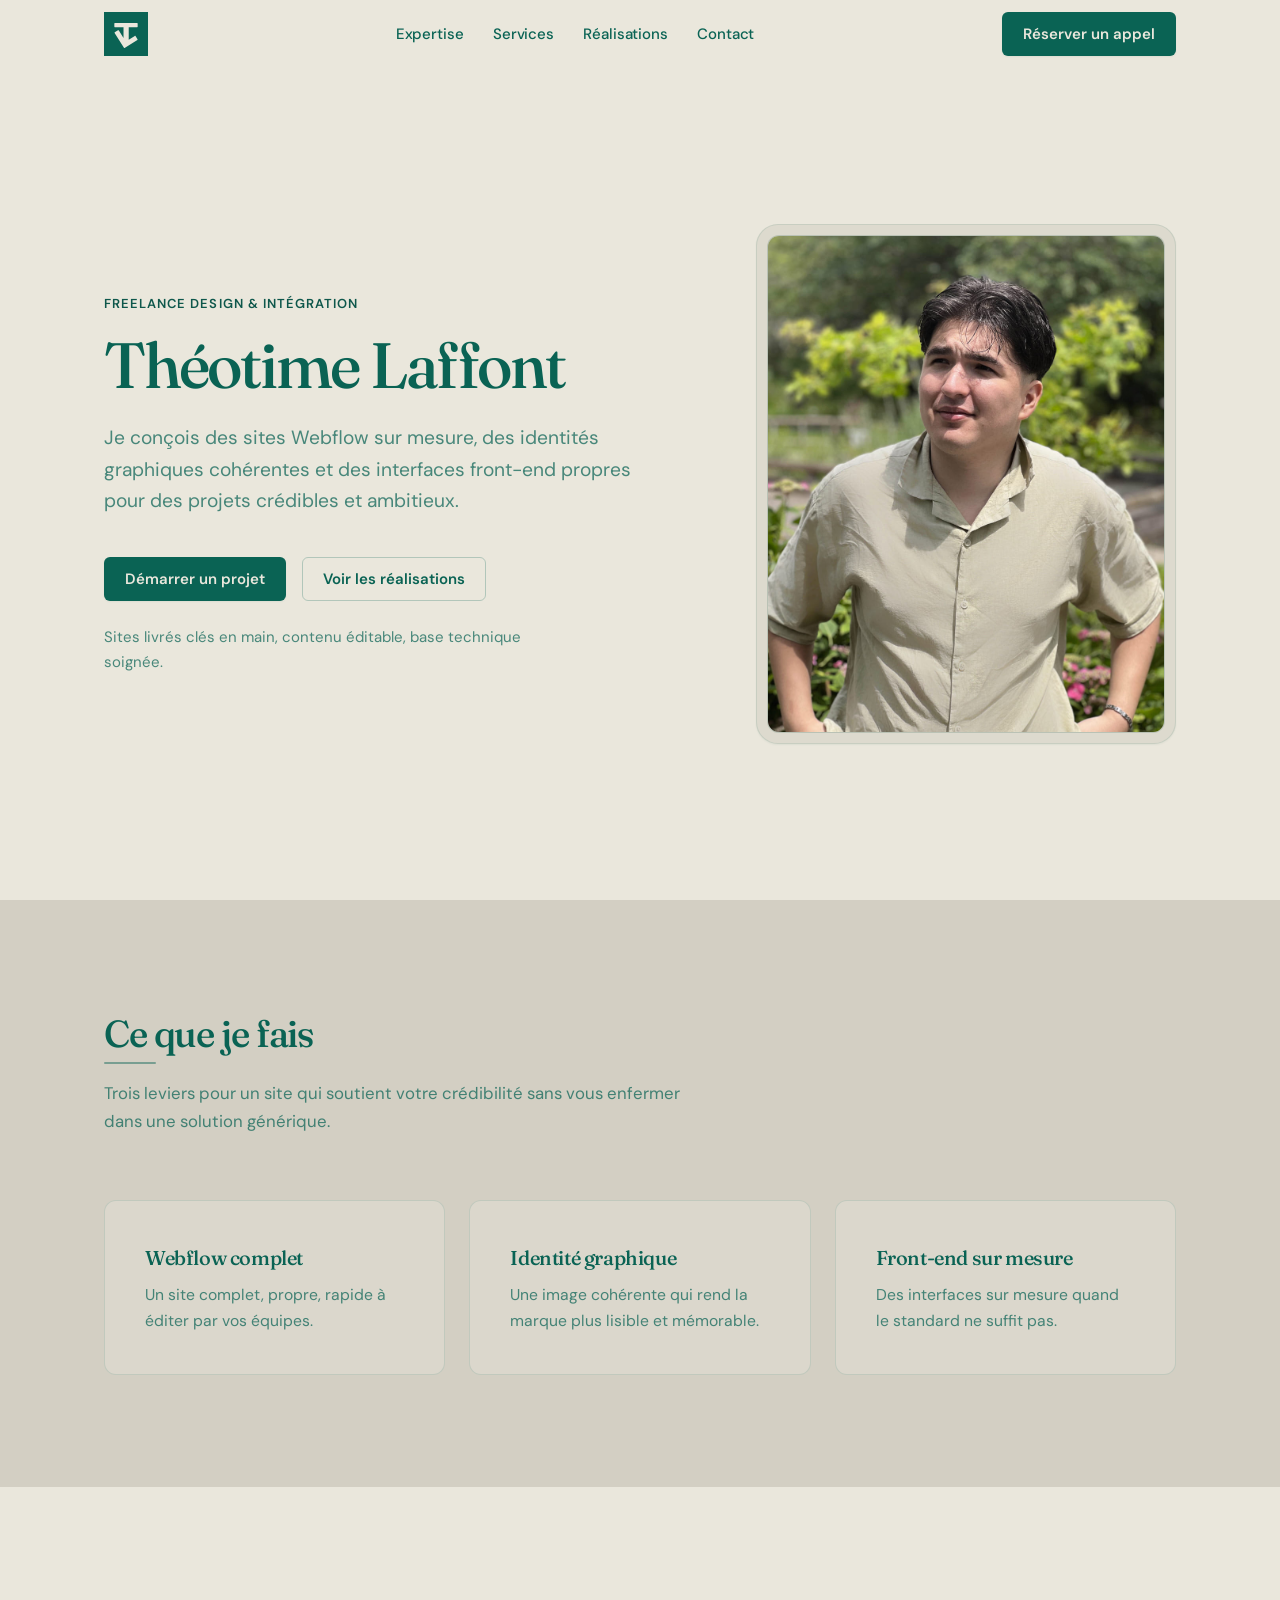
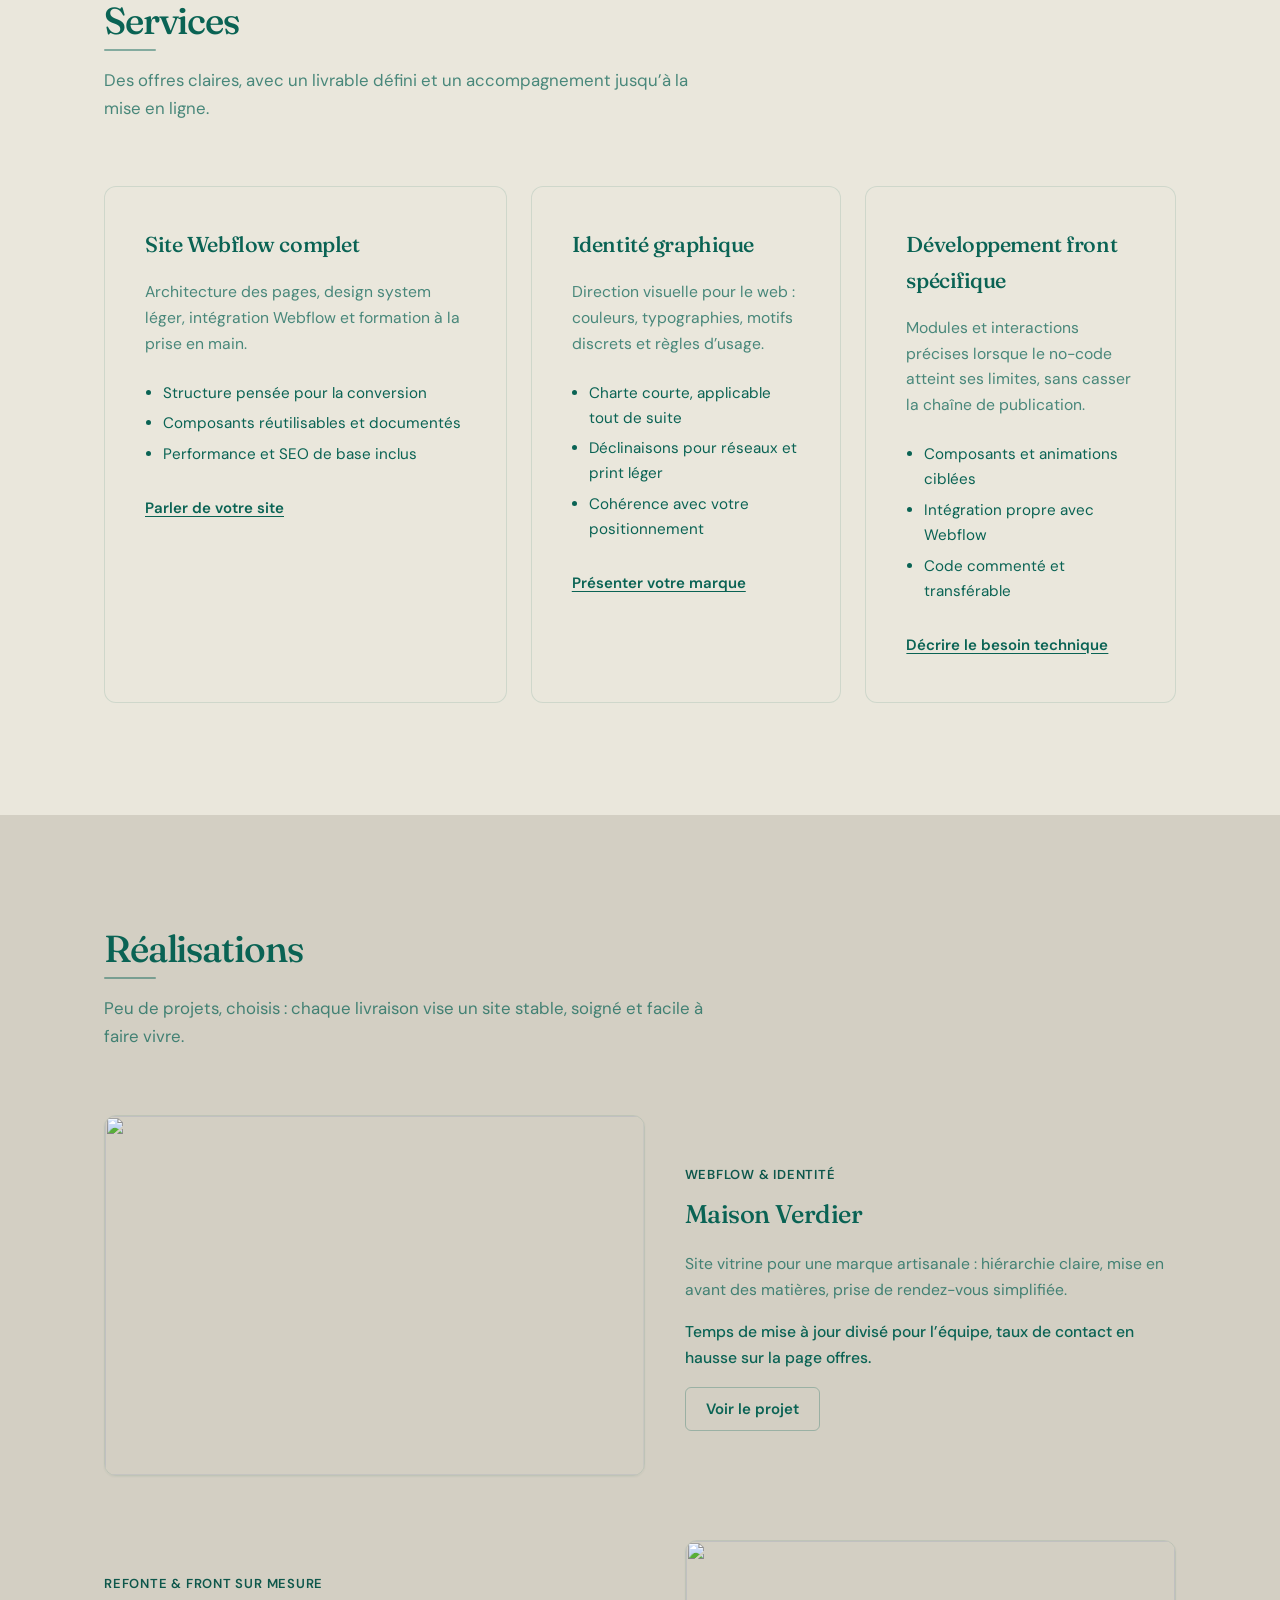
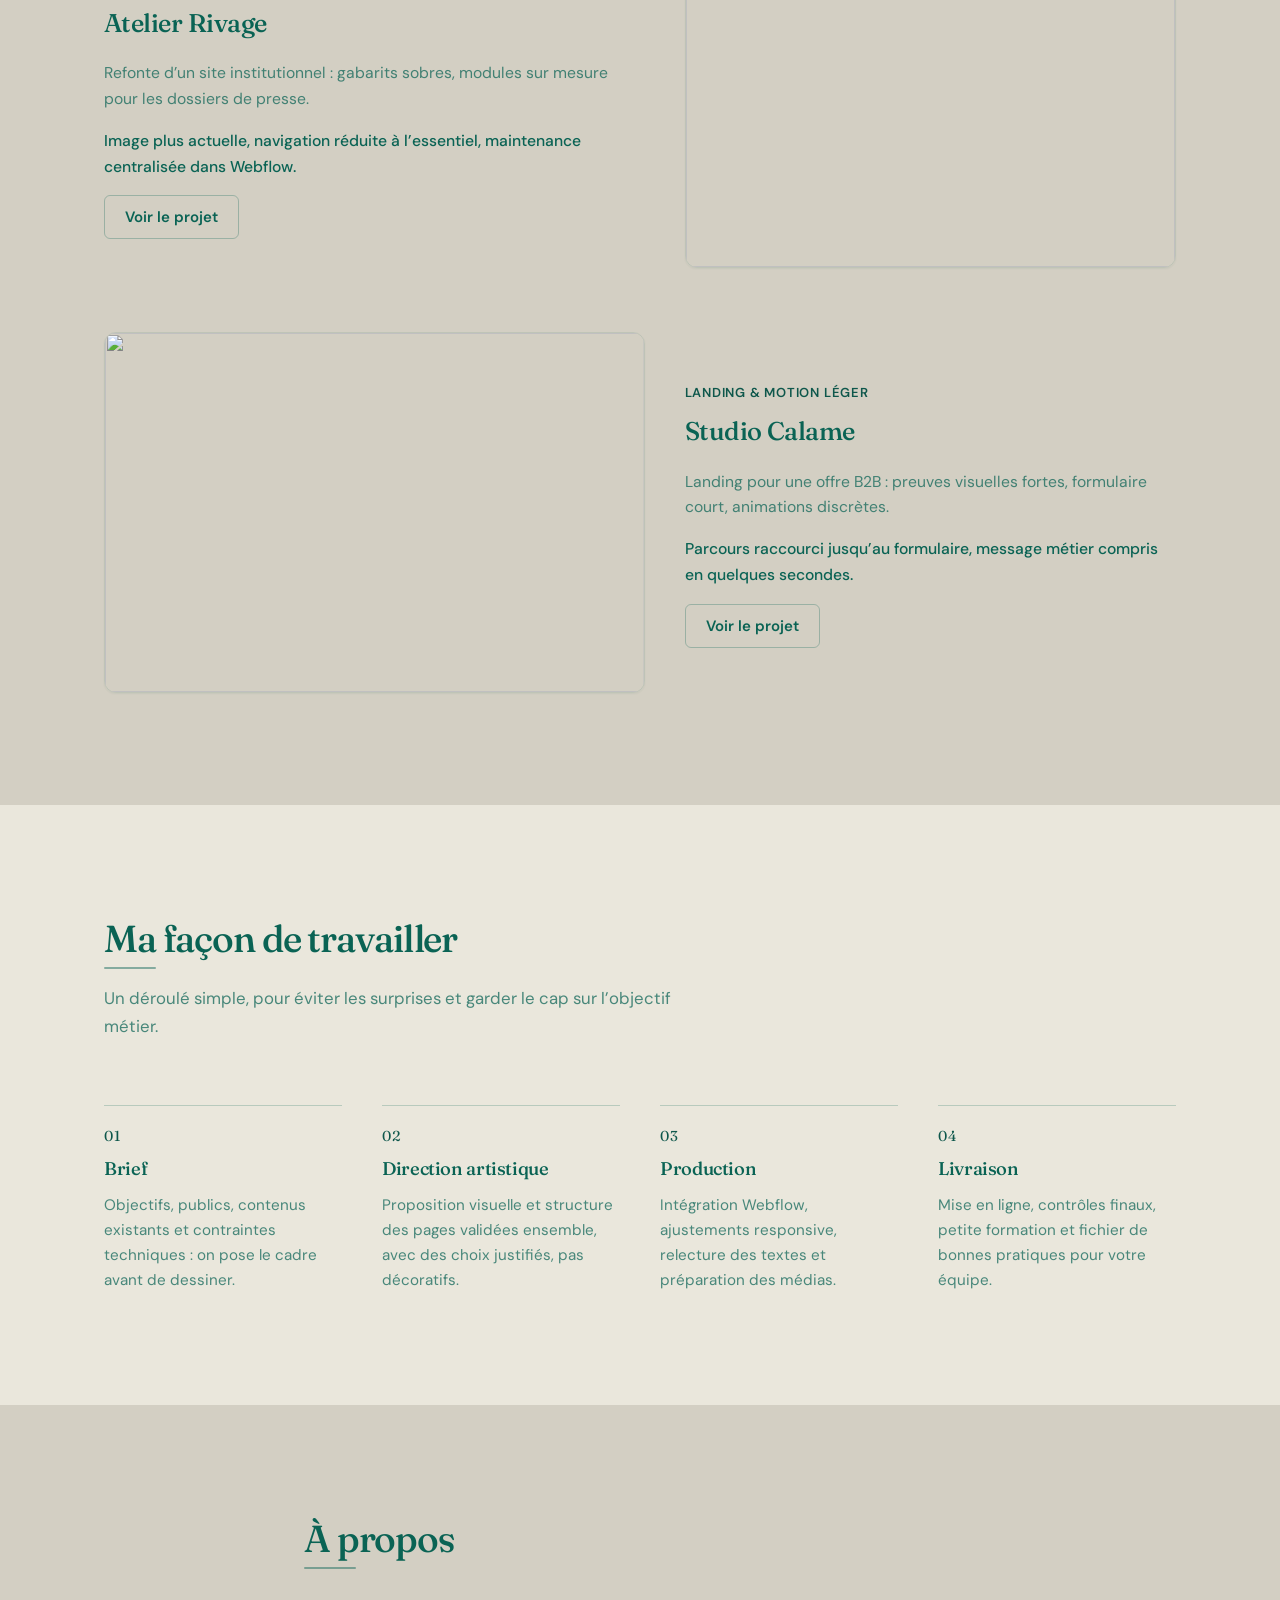
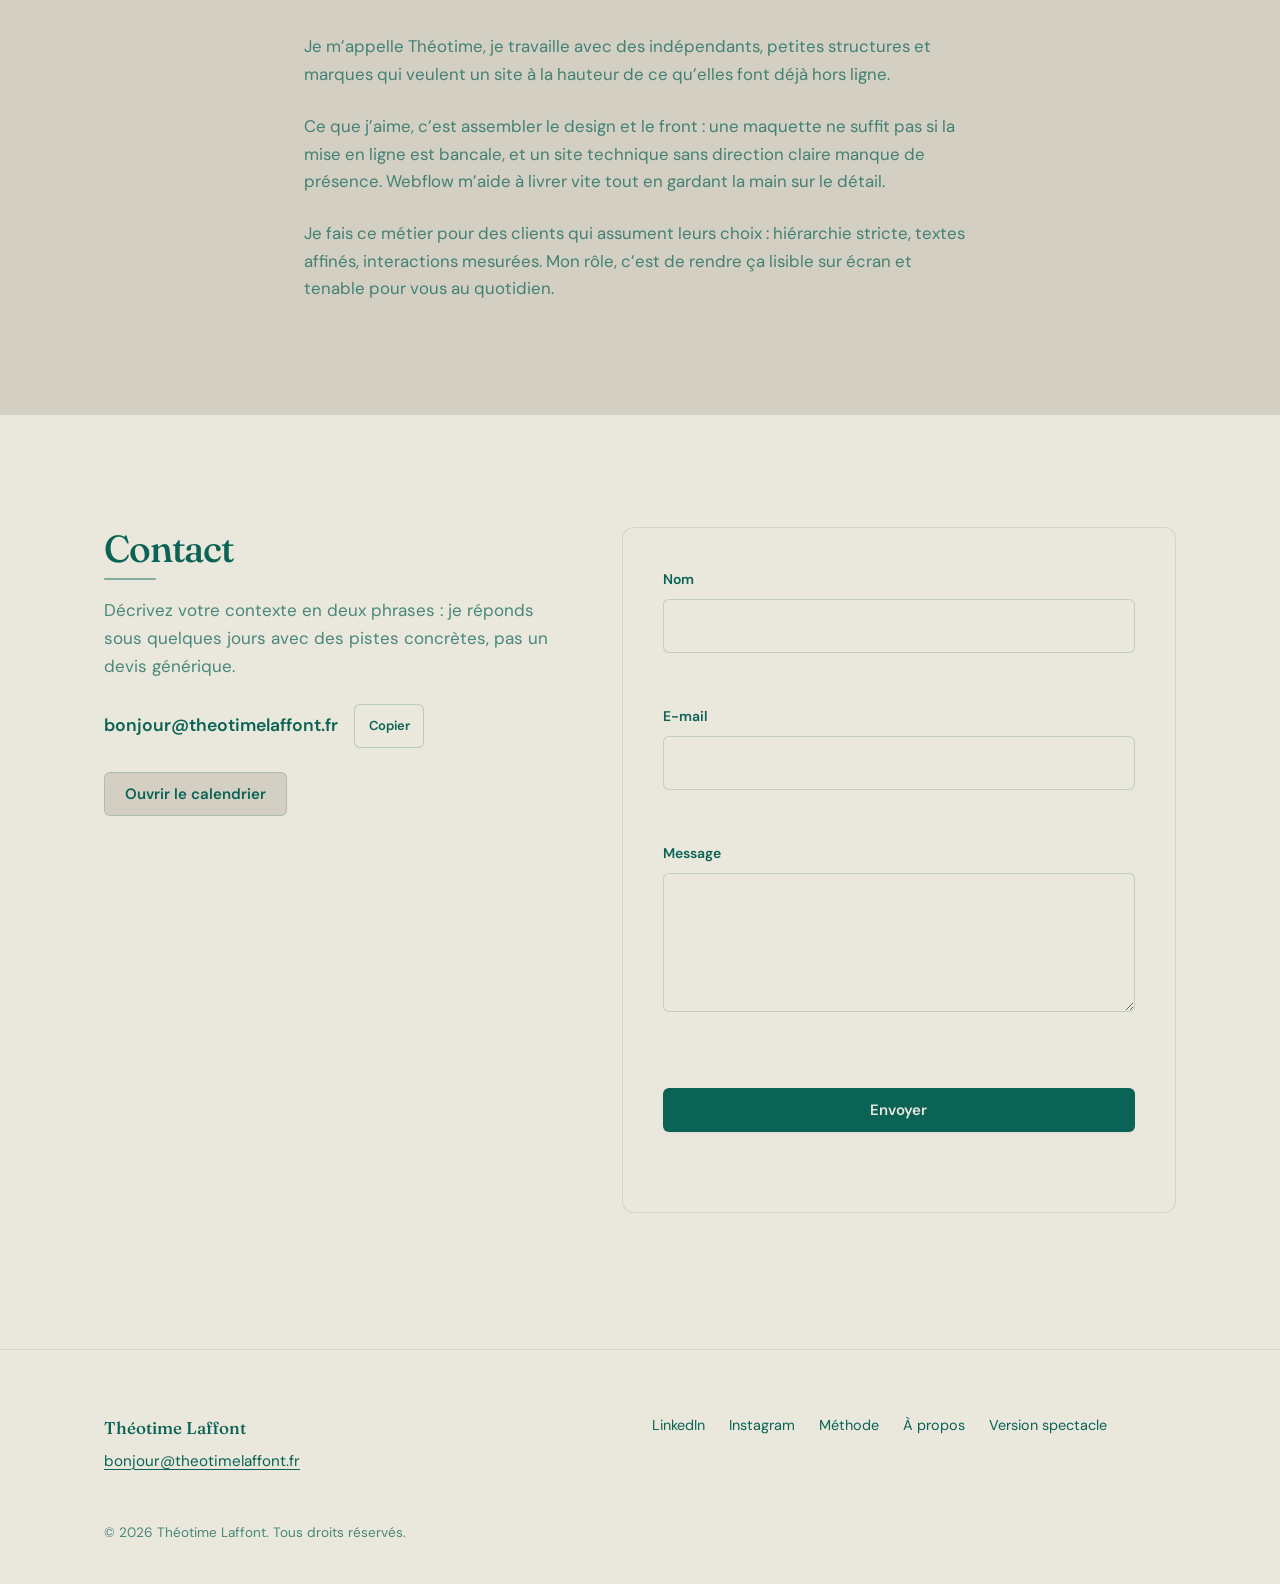
==== index.html @ d103c746 "start site web" ====
<!DOCTYPE html>
<html lang="fr">
<head>
  <meta charset="UTF-8">
  <meta name="viewport" content="width=device-width, initial-scale=1.0">
  <meta name="theme-color" content="#EAE7DC">
  <meta name="description" content="Théotime Laffont — sites Webflow sur mesure, identité graphique et développement front-end pour des marques ambitieuses.">
  <title>Théotime Laffont — Design &amp; Webflow</title>
  <link rel="preconnect" href="https://fonts.googleapis.com">
  <link rel="preconnect" href="https://fonts.gstatic.com" crossorigin>
  <link href="https://fonts.googleapis.com/css2?family=DM+Sans:ital,opsz,wght@0,9..40,400;0,9..40,500;0,9..40,600;1,9..40,400&family=Fraunces:ital,opsz,wght@0,9..144,400;0,9..144,500;0,9..144,600;1,9..144,400&display=swap" rel="stylesheet">
  <link rel="stylesheet" href="css/style.css">
</head>
<body>
  <div class="page-grain" aria-hidden="true"></div>
  <a class="skip-link" href="#contenu">Aller au contenu</a>
  <div id="top" class="page-start" tabindex="-1" aria-hidden="true"></div>

  <header class="header">
    <div class="header__shell">
      <a class="header__brand" href="#top" aria-label="Théotime Laffont, accueil">
        <img class="header__logo" src="img/Logo-carre-vert.svg" alt="" width="44" height="44" decoding="async">
      </a>
      <nav class="nav" aria-label="Navigation principale">
        <button type="button" class="nav__toggle" aria-expanded="false" aria-controls="nav-menu" aria-label="Ouvrir le menu">
          <span class="nav__toggle-bar" aria-hidden="true"></span>
          <span class="nav__toggle-bar" aria-hidden="true"></span>
        </button>
        <div class="nav__backdrop" id="nav-backdrop" aria-hidden="true"></div>
        <ul class="nav__list" id="nav-menu">
          <li><a class="nav__link" href="#expertise">Expertise</a></li>
          <li><a class="nav__link" href="#services">Services</a></li>
          <li><a class="nav__link" href="#realisations">Réalisations</a></li>
          <li><a class="nav__link" href="#contact">Contact</a></li>
        </ul>
      </nav>
      <a class="btn btn--primary header__cta" href="#contact">Réserver un appel</a>
    </div>
  </header>

  <main id="contenu">
    <section class="hero section" aria-labelledby="hero-title">
      <div class="container hero__grid">
        <div class="hero__copy hero-choreo">
          <p class="hero__eyebrow">Freelance design &amp; intégration</p>
          <h1 class="hero__title" id="hero-title">Théotime Laffont</h1>
          <p class="hero__lead">Je conçois des sites Webflow sur mesure, des identités graphiques cohérentes et des interfaces front-end propres pour des projets crédibles et ambitieux.</p>
          <div class="hero__actions">
            <a class="btn btn--primary" href="#contact">Démarrer un projet</a>
            <a class="btn btn--ghost" href="#realisations">Voir les réalisations</a>
          </div>
          <p class="hero__note">Sites livrés clés en main, contenu éditable, base technique soignée.</p>
        </div>
        <div class="hero__visual reveal" data-reveal aria-hidden="true">
          <div class="hero__bezel">
            <div class="hero__frame">
              <img class="hero__frame-img" src="img/img-hero.png" alt="" width="960" height="1200" decoding="async" fetchpriority="high">
            </div>
          </div>
        </div>
      </div>
    </section>

    <section class="section section--alt" id="expertise" aria-labelledby="expertise-title">
      <div class="container">
        <header class="section__head">
          <h2 class="section__title reveal" id="expertise-title" data-reveal>Ce que je fais</h2>
          <p class="section__intro reveal reveal--text" data-reveal style="--i:1">Trois leviers pour un site qui soutient votre crédibilité sans vous enfermer dans une solution générique.</p>
        </header>
        <ul class="pillars">
          <li class="pillar card reveal" data-reveal style="--i:0">
            <h3 class="pillar__title">Webflow complet</h3>
            <p class="pillar__text">Un site complet, propre, rapide à éditer par vos équipes.</p>
          </li>
          <li class="pillar card reveal" data-reveal style="--i:1">
            <h3 class="pillar__title">Identité graphique</h3>
            <p class="pillar__text">Une image cohérente qui rend la marque plus lisible et mémorable.</p>
          </li>
          <li class="pillar card reveal" data-reveal style="--i:2">
            <h3 class="pillar__title">Front-end sur mesure</h3>
            <p class="pillar__text">Des interfaces sur mesure quand le standard ne suffit pas.</p>
          </li>
        </ul>
      </div>
    </section>

    <section class="section" id="services" aria-labelledby="services-title">
      <div class="container">
        <header class="section__head">
          <h2 class="section__title reveal" id="services-title" data-reveal>Services</h2>
          <p class="section__intro reveal reveal--text" data-reveal style="--i:1">Des offres claires, avec un livrable défini et un accompagnement jusqu’à la mise en ligne.</p>
        </header>
        <div class="grid-services">
          <article class="service card card--lift reveal" data-reveal style="--i:0">
            <h3 class="service__title">Site Webflow complet</h3>
            <p class="service__text">Architecture des pages, design system léger, intégration Webflow et formation à la prise en main.</p>
            <ul class="service__list">
              <li>Structure pensée pour la conversion</li>
              <li>Composants réutilisables et documentés</li>
              <li>Performance et SEO de base inclus</li>
            </ul>
            <a class="btn btn--text" href="#contact">Parler de votre site</a>
          </article>
          <article class="service card card--lift reveal" data-reveal style="--i:1">
            <h3 class="service__title">Identité graphique</h3>
            <p class="service__text">Direction visuelle pour le web : couleurs, typographies, motifs discrets et règles d’usage.</p>
            <ul class="service__list">
              <li>Charte courte, applicable tout de suite</li>
              <li>Déclinaisons pour réseaux et print léger</li>
              <li>Cohérence avec votre positionnement</li>
            </ul>
            <a class="btn btn--text" href="#contact">Présenter votre marque</a>
          </article>
          <article class="service card card--lift reveal" data-reveal style="--i:2">
            <h3 class="service__title">Développement front spécifique</h3>
            <p class="service__text">Modules et interactions précises lorsque le no-code atteint ses limites, sans casser la chaîne de publication.</p>
            <ul class="service__list">
              <li>Composants et animations ciblées</li>
              <li>Intégration propre avec Webflow</li>
              <li>Code commenté et transférable</li>
            </ul>
            <a class="btn btn--text" href="#contact">Décrire le besoin technique</a>
          </article>
        </div>
      </div>
    </section>

    <section class="section section--alt" id="realisations" aria-labelledby="realisations-title">
      <div class="container">
        <header class="section__head">
          <h2 class="section__title reveal" id="realisations-title" data-reveal>Réalisations</h2>
          <p class="section__intro reveal reveal--text" data-reveal style="--i:1">Peu de projets, choisis : chaque livraison vise un site stable, soigné et facile à faire vivre.</p>
        </header>
        <div class="grid-projects">
          <article class="project reveal" data-reveal style="--i:0">
            <a class="project__media" href="#" aria-label="Voir le projet Maison Verdier (démo)">
              <img
                src="https://picsum.photos/seed/verdier/960/640"
                srcset="https://picsum.photos/seed/verdier/640/427 640w, https://picsum.photos/seed/verdier/960/640 960w, https://picsum.photos/seed/verdier/1280/853 1280w"
                sizes="(max-width: 880px) 100vw, 52vw"
                alt=""
                width="960"
                height="640"
                fetchpriority="high"
                decoding="async">
            </a>
            <div class="project__body">
              <span class="project__type">Webflow &amp; identité</span>
              <h3 class="project__name">Maison Verdier</h3>
              <p class="project__desc">Site vitrine pour une marque artisanale : hiérarchie claire, mise en avant des matières, prise de rendez-vous simplifiée.</p>
              <p class="project__result">Temps de mise à jour divisé pour l’équipe, taux de contact en hausse sur la page offres.</p>
              <a class="btn btn--outline" href="#">Voir le projet</a>
            </div>
          </article>
          <article class="project project--reverse reveal" data-reveal style="--i:1">
            <a class="project__media" href="#" aria-label="Voir le projet Atelier Rivage (démo)">
              <img
                src="https://picsum.photos/seed/rivage/960/640"
                srcset="https://picsum.photos/seed/rivage/640/427 640w, https://picsum.photos/seed/rivage/960/640 960w, https://picsum.photos/seed/rivage/1280/853 1280w"
                sizes="(max-width: 880px) 100vw, 52vw"
                alt=""
                width="960"
                height="640"
                loading="lazy"
                decoding="async">
            </a>
            <div class="project__body">
              <span class="project__type">Refonte &amp; front sur mesure</span>
              <h3 class="project__name">Atelier Rivage</h3>
              <p class="project__desc">Refonte d’un site institutionnel : gabarits sobres, modules sur mesure pour les dossiers de presse.</p>
              <p class="project__result">Image plus actuelle, navigation réduite à l’essentiel, maintenance centralisée dans Webflow.</p>
              <a class="btn btn--outline" href="#">Voir le projet</a>
            </div>
          </article>
          <article class="project reveal" data-reveal style="--i:2">
            <a class="project__media" href="#" aria-label="Voir le projet Studio Calame (démo)">
              <img
                src="https://picsum.photos/seed/calame/960/640"
                srcset="https://picsum.photos/seed/calame/640/427 640w, https://picsum.photos/seed/calame/960/640 960w, https://picsum.photos/seed/calame/1280/853 1280w"
                sizes="(max-width: 880px) 100vw, 52vw"
                alt=""
                width="960"
                height="640"
                loading="lazy"
                decoding="async">
            </a>
            <div class="project__body">
              <span class="project__type">Landing &amp; motion léger</span>
              <h3 class="project__name">Studio Calame</h3>
              <p class="project__desc">Landing pour une offre B2B : preuves visuelles fortes, formulaire court, animations discrètes.</p>
              <p class="project__result">Parcours raccourci jusqu’au formulaire, message métier compris en quelques secondes.</p>
              <a class="btn btn--outline" href="#">Voir le projet</a>
            </div>
          </article>
        </div>
      </div>
    </section>

    <section class="section" id="methode" aria-labelledby="methode-title">
      <div class="container">
        <header class="section__head">
          <h2 class="section__title reveal" id="methode-title" data-reveal>Ma façon de travailler</h2>
          <p class="section__intro reveal reveal--text" data-reveal style="--i:1">Un déroulé simple, pour éviter les surprises et garder le cap sur l’objectif métier.</p>
        </header>
        <ol class="timeline">
          <li class="timeline__step reveal" data-reveal style="--i:0">
            <span class="timeline__index">01</span>
            <h3 class="timeline__title">Brief</h3>
            <p class="timeline__text">Objectifs, publics, contenus existants et contraintes techniques : on pose le cadre avant de dessiner.</p>
          </li>
          <li class="timeline__step reveal" data-reveal style="--i:1">
            <span class="timeline__index">02</span>
            <h3 class="timeline__title">Direction artistique</h3>
            <p class="timeline__text">Proposition visuelle et structure des pages validées ensemble, avec des choix justifiés, pas décoratifs.</p>
          </li>
          <li class="timeline__step reveal" data-reveal style="--i:2">
            <span class="timeline__index">03</span>
            <h3 class="timeline__title">Production</h3>
            <p class="timeline__text">Intégration Webflow, ajustements responsive, relecture des textes et préparation des médias.</p>
          </li>
          <li class="timeline__step reveal" data-reveal style="--i:3">
            <span class="timeline__index">04</span>
            <h3 class="timeline__title">Livraison</h3>
            <p class="timeline__text">Mise en ligne, contrôles finaux, petite formation et fichier de bonnes pratiques pour votre équipe.</p>
          </li>
        </ol>
      </div>
    </section>

    <section class="section section--alt" id="a-propos" aria-labelledby="apropos-title">
      <div class="container container--narrow">
        <header class="section__head">
          <h2 class="section__title reveal" id="apropos-title" data-reveal>À propos</h2>
        </header>
        <div class="prose reveal reveal--text" data-reveal>
          <p>Je m’appelle Théotime, je travaille avec des indépendants, petites structures et marques qui veulent un site à la hauteur de ce qu’elles font déjà hors ligne.</p>
          <p>Ce que j’aime, c’est assembler le design et le front : une maquette ne suffit pas si la mise en ligne est bancale, et un site technique sans direction claire manque de présence. Webflow m’aide à livrer vite tout en gardant la main sur le détail.</p>
          <p>Je fais ce métier pour des clients qui assument leurs choix : hiérarchie stricte, textes affinés, interactions mesurées. Mon rôle, c’est de rendre ça lisible sur écran et tenable pour vous au quotidien.</p>
        </div>
      </div>
    </section>

    <section class="section section--contact" id="contact" aria-labelledby="contact-title">
      <div class="container">
        <div class="contact__layout">
          <div class="contact__intro">
            <h2 class="section__title reveal" id="contact-title" data-reveal>Contact</h2>
            <p class="contact__lead reveal reveal--text" data-reveal style="--i:1">Décrivez votre contexte en deux phrases : je réponds sous quelques jours avec des pistes concrètes, pas un devis générique.</p>
            <p class="contact__email">
              <a href="mailto:bonjour@theotimelaffont.fr">bonjour@theotimelaffont.fr</a>
              <button type="button" class="btn-copy-email" id="copy-email" aria-label="Copier l’adresse e-mail">Copier</button>
            </p>
            <a class="btn btn--secondary" href="https://cal.com" target="_blank" rel="noopener noreferrer" aria-label="Ouvrir le calendrier de prise de rendez-vous dans un nouvel onglet">Ouvrir le calendrier</a>
          </div>
          <form class="form card reveal" data-reveal id="contact-form" novalidate>
            <div class="form__row">
              <label class="form__label" for="name">Nom</label>
              <input class="form__input" type="text" id="name" name="name" autocomplete="name" required aria-describedby="name-error">
              <span class="form__error" id="name-error" role="alert"></span>
            </div>
            <div class="form__row">
              <label class="form__label" for="email">E-mail</label>
              <input class="form__input" type="email" id="email" name="email" autocomplete="email" required aria-describedby="email-error">
              <span class="form__error" id="email-error" role="alert"></span>
            </div>
            <div class="form__row">
              <label class="form__label" for="message">Message</label>
              <textarea class="form__input form__textarea" id="message" name="message" rows="4" required aria-describedby="message-error"></textarea>
              <span class="form__error" id="message-error" role="alert"></span>
            </div>
            <button class="btn btn--primary form__submit" type="submit">Envoyer</button>
            <p class="form__feedback" id="form-feedback" role="status" aria-live="polite"></p>
          </form>
        </div>
      </div>
    </section>
  </main>

  <footer class="footer">
    <div class="container footer__grid">
      <div class="footer__brand">
        <span class="footer__name">Théotime Laffont</span>
        <a class="footer__mail" href="mailto:bonjour@theotimelaffont.fr">bonjour@theotimelaffont.fr</a>
      </div>
      <nav class="footer__nav" aria-label="Navigation pied de page">
        <a href="https://www.linkedin.com" target="_blank" rel="noopener noreferrer" aria-label="LinkedIn (nouvel onglet)">LinkedIn</a>
        <a href="https://www.instagram.com" target="_blank" rel="noopener noreferrer" aria-label="Instagram (nouvel onglet)">Instagram</a>
        <a href="#methode">Méthode</a>
        <a href="#a-propos">À propos</a>
        <a href="index2.html">Version spectacle</a>
      </nav>
      <p class="footer__copy">&copy; <span id="year"></span> Théotime Laffont. Tous droits réservés.</p>
    </div>
  </footer>

  <script src="js/main.js"></script>
</body>
</html>
---- css/style.css ----
/* Théotime Laffont — palette & tokens */
:root {
  --color-bg: #EAE7DC;
  --color-surface: #D3CFC3;
  --color-ink: #0A6354;
  --color-ink-strong: #0E574B;
  --color-muted: rgba(10, 99, 84, 0.72);

  --font-serif: "Fraunces", Georgia, "Times New Roman", serif;
  --font-sans: "DM Sans", system-ui, sans-serif;

  --ease-out: cubic-bezier(0.23, 1, 0.32, 1);
  --ease-in-out: cubic-bezier(0.77, 0, 0.175, 1);

  --radius-sm: 6px;
  --radius-md: 12px;
  --shadow-soft: 0 1px 2px rgba(14, 87, 75, 0.06);
  --shadow-card: 0 2px 12px rgba(14, 87, 75, 0.05);

  --space-xs: 0.5rem;
  --space-sm: 1rem;
  --space-md: 1.5rem;
  --space-lg: 2.5rem;
  --space-xl: 4rem;
  --space-2xl: clamp(4rem, 10vw, 7rem);

  --container-max: 1120px;
  --header-h: calc(4.25rem + env(safe-area-inset-top, 0px));

  --z-grain: 0;
  --z-base: 0;
  --z-header: 40;
  --z-skip: 100;

  --color-invalid: #8b3a2f;
}

*,
*::before,
*::after {
  box-sizing: border-box;
}

html {
  scroll-behavior: smooth;
  scroll-padding-top: calc(var(--header-h) + 0.75rem);
}

@media (prefers-reduced-motion: reduce) {
  html {
    scroll-behavior: auto;
  }
}

body {
  margin: 0;
  font-family: var(--font-sans);
  font-size: 1.0625rem;
  line-height: 1.65;
  color: var(--color-ink);
  background-color: var(--color-bg);
  -webkit-font-smoothing: antialiased;
  position: relative;
}

.page-start {
  position: absolute;
  top: 0;
  left: 0;
  width: 1px;
  height: 1px;
  margin: 0;
  padding: 0;
  border: 0;
  overflow: hidden;
  clip: rect(0, 0, 0, 0);
  white-space: nowrap;
  pointer-events: none;
}

main,
.footer {
  position: relative;
  z-index: 1;
}

.page-grain {
  position: fixed;
  inset: 0;
  z-index: var(--z-grain);
  pointer-events: none;
  opacity: 0.04;
  background-image: url("data:image/svg+xml,%3Csvg viewBox='0 0 256 256' xmlns='http://www.w3.org/2000/svg'%3E%3Cfilter id='n'%3E%3CfeTurbulence type='fractalNoise' baseFrequency='0.85' numOctaves='4' stitchTiles='stitch'/%3E%3C/filter%3E%3Crect width='100%25' height='100%25' filter='url(%23n)'/%3E%3C/svg%3E");
  mix-blend-mode: multiply;
}

@media (prefers-reduced-motion: reduce) {
  .page-grain {
    opacity: 0.025;
  }
}

img {
  max-width: 100%;
  height: auto;
  display: block;
}

a {
  color: var(--color-ink);
  text-decoration-thickness: 1px;
  text-underline-offset: 0.18em;
  transition: color 180ms var(--ease-out), opacity 180ms var(--ease-out);
}

a:hover {
  color: var(--color-ink-strong);
}

.skip-link {
  position: absolute;
  left: -9999px;
  top: 0.5rem;
  padding: 0.5rem 1rem;
  background: var(--color-ink);
  color: var(--color-bg);
  z-index: var(--z-skip);
}

.skip-link:focus {
  left: 0.5rem;
}

.skip-link:focus-visible {
  outline: 2px solid var(--color-bg);
  outline-offset: 2px;
}

@supports selector(:focus-visible) {
  .skip-link:focus:not(:focus-visible) {
    left: -9999px;
  }
}

.container {
  width: 100%;
  max-width: var(--container-max);
  margin-inline: auto;
  padding-inline: var(--space-md);
  box-sizing: border-box;
}

.container--narrow {
  max-width: min(720px, var(--container-max));
}

.hero > .container.hero__grid {
  min-width: 0;
}

/* Header */
.header {
  position: sticky;
  top: 0;
  z-index: var(--z-header);
  background: var(--color-bg);
  backdrop-filter: none;
  -webkit-backdrop-filter: none;
  border-bottom: none;
  box-shadow: none;
  transition: box-shadow 260ms var(--ease-out);
  /* Évite une couture 1px sous les barres sticky (Chrome / sous-pixels). */
  isolation: isolate;
  -webkit-backface-visibility: hidden;
  backface-visibility: hidden;
}

.header.header--scrolled {
  box-shadow: 0 1px 0 color-mix(in srgb, var(--color-ink) 10%, transparent),
    0 10px 36px rgba(14, 87, 75, 0.07);
}

.header__shell {
  width: min(var(--container-max), 100%);
  margin-inline: auto;
  padding-inline: var(--space-md);
  padding-top: calc(0.65rem + env(safe-area-inset-top, 0px));
  padding-bottom: 0.65rem;
  display: grid;
  grid-template-columns: auto 1fr auto;
  align-items: center;
  gap: 1rem 1.25rem;
  box-sizing: border-box;
  min-height: var(--header-h);
}

.header__brand {
  display: flex;
  align-items: center;
  flex-shrink: 0;
  margin: 0;
  padding: 0;
  line-height: 0;
  text-decoration: none;
  grid-column: 1;
  justify-self: start;
}

.header__logo {
  display: block;
  width: 2.75rem;
  height: 2.75rem;
  object-fit: contain;
  transition: opacity 180ms var(--ease-out), transform 160ms var(--ease-out);
}

.header__brand:hover .header__logo {
  opacity: 0.9;
}

.header__brand:active .header__logo {
  transform: scale(0.97);
}

.nav {
  display: flex;
  align-items: center;
  justify-content: center;
  position: relative;
  min-width: 0;
  grid-column: 2;
  justify-self: center;
  width: 100%;
  max-width: 36rem;
}

.nav__toggle {
  display: none;
  flex-direction: column;
  justify-content: center;
  gap: 6px;
  min-width: 2.75rem;
  min-height: 2.75rem;
  width: 2.75rem;
  height: 2.75rem;
  padding: 0;
  margin: 0;
  border: none;
  border-radius: var(--radius-sm);
  background: transparent;
  cursor: pointer;
  transition: transform 160ms var(--ease-out), background-color 180ms var(--ease-out);
  z-index: calc(var(--z-header) + 2);
}

.nav__toggle:hover {
  background: color-mix(in srgb, var(--color-ink) 6%, transparent);
}

.nav__toggle:active {
  transform: scale(0.97);
}

.nav__toggle-bar {
  display: block;
  width: 1.25rem;
  height: 2px;
  margin-inline: auto;
  background: var(--color-ink);
  border-radius: 1px;
  transition: transform 220ms var(--ease-out), opacity 220ms var(--ease-out);
}

.nav__toggle[aria-expanded="true"] .nav__toggle-bar:first-child {
  transform: translateY(4px) rotate(45deg);
}

.nav__toggle[aria-expanded="true"] .nav__toggle-bar:last-child {
  transform: translateY(-4px) rotate(-45deg);
}

.nav__list {
  list-style: none;
  margin: 0;
  padding: 0;
  display: flex;
  align-items: center;
}

.nav__link {
  text-decoration: none;
  color: var(--color-ink);
}

.header__cta {
  flex-shrink: 0;
  white-space: nowrap;
  justify-self: end;
  grid-column: 3;
}

.nav__backdrop {
  display: none;
}

@media (min-width: 861px) {
  .nav__list {
    gap: clamp(0.35rem, 2vw, 0.15rem) clamp(1rem, 2.5vw, 1.85rem);
    flex-wrap: wrap;
    justify-content: center;
  }

  .nav__list > li {
    display: flex;
  }

  .nav__link {
    position: relative;
    font-size: 0.9375rem;
    font-weight: 500;
    letter-spacing: -0.01em;
    padding: 0.4rem 0;
    transition: color 180ms var(--ease-out);
  }

  .nav__link::after {
    content: "";
    position: absolute;
    left: 0;
    bottom: 0.1rem;
    width: 100%;
    height: 1px;
    background: currentColor;
    transform: scaleX(0);
    transform-origin: right center;
    transition: transform 260ms var(--ease-out);
  }

  .nav__link:hover {
    color: var(--color-ink-strong);
  }

  @media (hover: hover) and (pointer: fine) {
    .nav__link:hover::after {
      transform: scaleX(1);
      transform-origin: left center;
    }
  }

  .nav__link:focus-visible {
    outline: 2px solid color-mix(in srgb, var(--color-ink-strong) 85%, transparent);
    outline-offset: 3px;
    border-radius: 2px;
  }

  .nav__link:focus-visible::after {
    transform: scaleX(1);
    transform-origin: left center;
  }

  .nav__toggle {
    display: none;
  }
}

@media (max-width: 860px) {
  .header__shell {
    grid-template-columns: auto 1fr auto auto;
    gap: 0.5rem 0.65rem;
  }

  .header__brand {
    grid-column: 1;
  }

  .nav {
    grid-column: 4;
    justify-self: end;
    width: auto;
    max-width: none;
  }

  .header__cta {
    grid-column: 3;
    justify-self: end;
    font-size: 0.8125rem;
    padding: 0.55rem 0.85rem;
  }

  .nav__toggle {
    display: flex;
  }

  .nav__backdrop {
    display: block;
    position: fixed;
    inset: 0;
    z-index: calc(var(--z-header) + 0);
    background: color-mix(in srgb, var(--color-ink-strong) 32%, transparent);
    backdrop-filter: blur(6px);
    -webkit-backdrop-filter: blur(6px);
    opacity: 0;
    pointer-events: none;
    transition: opacity 260ms var(--ease-out);
  }

  .nav.nav--open .nav__backdrop {
    opacity: 1;
    pointer-events: auto;
  }

  .nav__list {
    position: fixed;
    left: var(--space-md);
    right: var(--space-md);
    top: calc(var(--header-h) + 0.5rem);
    flex-direction: column;
    align-items: stretch;
    max-height: min(70vh, 28rem);
    overflow: auto;
    padding: var(--space-sm);
    gap: 0;
    background: color-mix(in srgb, var(--color-bg) 97%, transparent);
    border: 1px solid color-mix(in srgb, var(--color-ink) 12%, transparent);
    border-radius: var(--radius-md);
    box-shadow: 0 20px 50px rgba(14, 87, 75, 0.12);
    transform: translateY(-0.75rem) scale(0.98);
    opacity: 0;
    pointer-events: none;
    transition: transform 260ms var(--ease-out), opacity 260ms var(--ease-out);
    z-index: calc(var(--z-header) + 1);
  }

  .nav__list.is-open {
    transform: translateY(0) scale(1);
    opacity: 1;
    pointer-events: auto;
  }

  @media (prefers-reduced-motion: no-preference) {
    @keyframes nav-reveal {
      from {
        opacity: 0;
        transform: translateY(-6px);
      }
      to {
        opacity: 1;
        transform: translateY(0);
      }
    }

    .nav__list.is-open .nav__link {
      opacity: 0;
      animation: nav-reveal 300ms var(--ease-out) forwards;
    }

    .nav__list.is-open .nav__link:nth-child(1) {
      animation-delay: 40ms;
    }

    .nav__list.is-open .nav__link:nth-child(2) {
      animation-delay: 80ms;
    }

    .nav__list.is-open .nav__link:nth-child(3) {
      animation-delay: 120ms;
    }

    .nav__list.is-open .nav__link:nth-child(4) {
      animation-delay: 160ms;
    }
  }

  .nav__list > li {
    border-bottom: 1px solid color-mix(in srgb, var(--color-ink) 8%, transparent);
  }

  .nav__list > li:last-child {
    border-bottom: none;
  }

  .nav__link {
    display: block;
    padding: 0.85rem 1rem;
    font-size: 0.9375rem;
    font-weight: 600;
    letter-spacing: 0.04em;
    text-transform: uppercase;
    border-radius: var(--radius-sm);
    transition: background-color 180ms var(--ease-out);
  }

  .nav__link:hover {
    background: color-mix(in srgb, var(--color-ink) 8%, transparent);
  }
}

/* Buttons */
.btn {
  display: inline-flex;
  align-items: center;
  justify-content: center;
  gap: 0.5rem;
  padding: 0.75rem 1.25rem;
  font-family: var(--font-sans);
  font-size: 0.9375rem;
  font-weight: 600;
  line-height: 1.2;
  border-radius: var(--radius-sm);
  border: 1px solid transparent;
  cursor: pointer;
  text-decoration: none;
  transition: background-color 180ms var(--ease-out), color 180ms var(--ease-out),
    border-color 180ms var(--ease-out), transform 160ms var(--ease-out), box-shadow 180ms var(--ease-out);
}

.btn:active {
  transform: scale(0.97);
}

.btn--primary {
  position: relative;
  overflow: hidden;
  background: var(--color-ink);
  color: var(--color-bg);
  box-shadow: var(--shadow-soft);
}

.btn--primary::after {
  content: "";
  position: absolute;
  inset: 0;
  background: linear-gradient(
    105deg,
    transparent 0%,
    transparent 40%,
    color-mix(in srgb, #fff 24%, transparent) 50%,
    transparent 60%,
    transparent 100%
  );
  transform: translateX(-130%);
  pointer-events: none;
  transition: transform 0s linear;
}

.btn--primary:hover {
  background: var(--color-ink-strong);
  color: var(--color-bg);
}

@media (hover: hover) and (pointer: fine) {
  .btn--primary:hover {
    transform: translateY(-2px);
    box-shadow: 0 12px 32px rgba(14, 87, 75, 0.14);
  }

  .btn--primary:hover::after {
    transform: translateX(130%);
    transition: transform 0.85s var(--ease-out);
  }

  .btn--primary:active {
    transform: translateY(0) scale(0.97);
    box-shadow: var(--shadow-soft);
  }
}

.btn--secondary {
  background: var(--color-surface);
  color: var(--color-ink);
  border-color: color-mix(in srgb, var(--color-ink) 18%, transparent);
}

.btn--secondary:hover {
  border-color: var(--color-ink-strong);
  color: var(--color-ink-strong);
}

.btn--ghost {
  background: transparent;
  color: var(--color-ink);
  border-color: color-mix(in srgb, var(--color-ink) 25%, transparent);
}

.btn--ghost:hover {
  border-color: var(--color-ink-strong);
  background: color-mix(in srgb, var(--color-surface) 45%, transparent);
}

@media (hover: hover) and (pointer: fine) {
  .btn--ghost:hover,
  .btn--secondary:hover {
    transform: translateY(-1px);
  }

  .btn--ghost:active,
  .btn--secondary:active {
    transform: translateY(0) scale(0.97);
  }
}

.btn--outline {
  background: transparent;
  color: var(--color-ink);
  border-color: color-mix(in srgb, var(--color-ink) 28%, transparent);
}

.btn--outline:hover {
  border-color: var(--color-ink-strong);
  background: color-mix(in srgb, var(--color-bg) 60%, var(--color-surface));
}

.btn--text {
  padding: 0.5rem 0;
  background: none;
  border: none;
  box-shadow: none;
  color: var(--color-ink);
  font-weight: 600;
  text-decoration: underline;
  text-underline-offset: 0.2em;
}

.btn--text:hover {
  color: var(--color-ink-strong);
}

.btn:focus-visible,
.btn-copy-email:focus-visible,
.nav__link:focus-visible,
.nav__toggle:focus-visible,
.form__input:focus-visible,
.header__brand:focus-visible,
.footer__nav a:focus-visible {
  outline: 2px solid var(--color-ink-strong);
  outline-offset: 3px;
}

.btn:focus:not(:focus-visible),
.btn-copy-email:focus:not(:focus-visible),
.nav__link:focus:not(:focus-visible),
.form__input:focus:not(:focus-visible),
.footer__nav a:focus:not(:focus-visible) {
  outline: none;
}

@media (hover: hover) and (pointer: fine) {
  .card--lift:hover {
    transform: translateY(-3px);
    box-shadow: var(--shadow-card);
  }
}

/* Sections */
.section {
  padding-block: var(--space-2xl);
}

.section--alt {
  background: var(--color-surface);
}

.section--contact {
  padding-bottom: calc(var(--space-2xl) + var(--space-md));
}

.section__head {
  max-width: 38rem;
  margin-bottom: var(--space-xl);
}

.section__title {
  font-family: var(--font-serif);
  font-size: clamp(1.75rem, 4vw, 2.35rem);
  font-weight: 500;
  letter-spacing: -0.03em;
  line-height: 1.15;
  margin: 0 0 var(--space-sm);
  color: var(--color-ink);
  text-wrap: balance;
  position: relative;
}

@media (prefers-reduced-motion: no-preference) {
  .section__title.reveal::after {
    content: "";
    display: block;
    width: 0;
    height: 2px;
    margin-top: 0.45rem;
    border-radius: 1px;
    background: color-mix(in srgb, var(--color-ink) 45%, transparent);
    transition: width 720ms var(--ease-out);
  }

  .section__title.reveal.is-visible::after {
    width: 3.25rem;
    transition-delay: 140ms;
  }
}

.section__intro {
  margin: 0;
  color: var(--color-muted);
  font-size: 1.05rem;
  max-width: 60ch;
}

/* Hero — avec le header sticky, occupe le reste du viewport (nav + hero = 1 écran). */
.hero {
  padding-top: clamp(1rem, 3vw, 2rem);
  padding-bottom: clamp(1rem, 3vw, 2rem);
  min-height: calc(100vh - var(--header-h));
  min-height: calc(100dvh - var(--header-h));
  display: flex;
  align-items: center;
  position: relative;
  overflow: hidden;
  background-color: var(--color-bg);
}

.hero__grid {
  position: relative;
  display: grid;
  gap: var(--space-xl);
  align-items: center;
  width: 100%;
}

@media (prefers-reduced-motion: no-preference) {
  .hero__grid {
    transform: translateY(var(--hero-parallax, 0px));
  }
}

@media (min-width: 900px) {
  .hero__grid {
    grid-template-columns: 1.12fr 0.88fr;
  }
}

.hero__eyebrow {
  font-size: 0.8125rem;
  font-weight: 600;
  letter-spacing: 0.08em;
  text-transform: uppercase;
  color: var(--color-ink-strong);
  margin: 0 0 var(--space-sm);
}

.hero__title {
  font-family: var(--font-serif);
  font-size: clamp(2.75rem, 7vw, 4rem);
  font-weight: 500;
  letter-spacing: -0.035em;
  line-height: 1.05;
  margin: 0 0 var(--space-md);
  color: var(--color-ink);
  font-feature-settings: "liga" 1, "kern" 1;
  text-wrap: balance;
}

.hero__lead {
  font-size: clamp(1.05rem, 2vw, 1.2rem);
  max-width: 36rem;
  color: var(--color-muted);
  margin: 0 0 var(--space-lg);
}

.hero__actions {
  display: flex;
  flex-wrap: wrap;
  gap: var(--space-sm);
  margin-bottom: var(--space-md);
}

.hero__note {
  margin: 0;
  font-size: 0.9375rem;
  color: var(--color-muted);
  max-width: 28rem;
}

.hero__visual {
  justify-self: end;
  width: min(100%, 420px);
}

.hero__bezel {
  padding: 10px;
  border-radius: calc(var(--radius-md) + 10px);
  background: color-mix(in srgb, var(--color-surface) 55%, var(--color-bg));
  border: 1px solid color-mix(in srgb, var(--color-ink) 10%, transparent);
  box-shadow: var(--shadow-soft);
  transform-style: preserve-3d;
}

@media (max-width: 899px) and (prefers-reduced-motion: no-preference) {
  @keyframes hero-bezel-drift {
    0% {
      transform: translateY(0);
    }
    100% {
      transform: translateY(-10px);
    }
  }

  .hero__bezel {
    animation: hero-bezel-drift 11s var(--ease-in-out) infinite alternate;
  }
}

.hero__frame {
  aspect-ratio: 4 / 5;
  border-radius: var(--radius-md);
  background: var(--color-surface);
  border: 1px solid color-mix(in srgb, var(--color-ink) 12%, transparent);
  box-shadow: inset 0 1px 0 color-mix(in srgb, #fff 35%, transparent);
  overflow: hidden;
}

.hero__frame-img {
  width: 100%;
  height: 100%;
  object-fit: cover;
  object-position: center;
  display: block;
}

@media (max-width: 899px) {
  .hero__visual {
    justify-self: center;
  }
}

@media (prefers-reduced-motion: no-preference) {
  @keyframes hero-choreo-in {
    from {
      opacity: 0;
      transform: translateY(22px) scale(0.98);
    }
    to {
      opacity: 1;
      transform: translateY(0) scale(1);
    }
  }

  .hero-choreo > .hero__eyebrow {
    animation: hero-choreo-in 640ms var(--ease-out) backwards;
    animation-delay: 60ms;
  }

  .hero-choreo > .hero__title {
    animation: hero-choreo-in 640ms var(--ease-out) backwards;
    animation-delay: 120ms;
  }

  .hero-choreo > .hero__lead {
    animation: hero-choreo-in 640ms var(--ease-out) backwards;
    animation-delay: 190ms;
  }

  .hero-choreo > .hero__actions {
    animation: hero-choreo-in 640ms var(--ease-out) backwards;
    animation-delay: 260ms;
  }

  .hero-choreo > .hero__note {
    animation: hero-choreo-in 640ms var(--ease-out) backwards;
    animation-delay: 330ms;
  }
}

/* Cards & pillars */
.card {
  background: var(--color-bg);
  border: 1px solid color-mix(in srgb, var(--color-ink) 12%, transparent);
  border-radius: var(--radius-md);
  padding: var(--space-lg);
  transition: transform 220ms var(--ease-out), box-shadow 220ms var(--ease-out);
}

.section--alt .card {
  background: color-mix(in srgb, var(--color-bg) 35%, var(--color-surface));
}

.pillars {
  list-style: none;
  margin: 0;
  padding: 0;
  display: grid;
  gap: var(--space-md);
}

@media (min-width: 720px) {
  .pillars {
    grid-template-columns: repeat(auto-fit, minmax(15rem, 1fr));
  }
}

.pillar__title {
  font-family: var(--font-serif);
  font-size: 1.25rem;
  font-weight: 500;
  margin: 0 0 var(--space-xs);
  letter-spacing: -0.02em;
}

.pillar__text {
  margin: 0;
  color: var(--color-muted);
  font-size: 0.98rem;
}

/* Services grid */
.grid-services {
  display: grid;
  gap: var(--space-md);
}

@media (min-width: 900px) {
  .grid-services {
    grid-template-columns: 1.18fr 0.91fr 0.91fr;
  }
}

.service__title {
  font-family: var(--font-serif);
  font-size: 1.35rem;
  font-weight: 500;
  margin: 0 0 var(--space-sm);
  letter-spacing: -0.02em;
}

.service__text {
  margin: 0 0 var(--space-md);
  color: var(--color-muted);
  font-size: 0.98rem;
}

.service__list {
  margin: 0 0 var(--space-md);
  padding-left: 1.1rem;
  color: var(--color-ink);
  font-size: 0.95rem;
}

.service__list li {
  margin-bottom: 0.35rem;
}

/* Projects */
.grid-projects {
  display: flex;
  flex-direction: column;
  gap: var(--space-xl);
}

.project {
  display: grid;
  gap: var(--space-lg);
  align-items: center;
}

@media (min-width: 880px) {
  .project {
    grid-template-columns: 1.1fr 1fr;
  }

  .project--reverse .project__media {
    order: 2;
  }

  .project--reverse .project__body {
    order: 1;
  }
}

.project__media {
  display: block;
  border-radius: var(--radius-md);
  overflow: hidden;
  border: 1px solid color-mix(in srgb, var(--color-ink) 10%, transparent);
  box-shadow: var(--shadow-soft);
  transition: transform 240ms var(--ease-out), box-shadow 240ms var(--ease-out);
}

@media (hover: hover) and (pointer: fine) {
  .project__media:hover {
    transform: translateY(-2px);
    box-shadow: var(--shadow-card);
  }
}

.project__media img {
  width: 100%;
  height: 100%;
  object-fit: cover;
  aspect-ratio: 3 / 2;
}

@media (prefers-reduced-motion: no-preference) {
  .project.reveal:not(.is-visible) .project__media img {
    transform: scale(1.07);
    clip-path: inset(8% 5% 10% 5%);
  }

  .project.reveal.is-visible .project__media img {
    transform: scale(1);
    clip-path: inset(0 0 0 0);
    transition: transform 880ms var(--ease-out), clip-path 1000ms var(--ease-in-out);
    transition-delay: calc(var(--i, 0) * 70ms + 100ms);
  }
}

.project__type {
  font-size: 0.8125rem;
  font-weight: 600;
  letter-spacing: 0.06em;
  text-transform: uppercase;
  color: var(--color-ink-strong);
}

.project__name {
  font-family: var(--font-serif);
  font-size: 1.6rem;
  font-weight: 500;
  margin: 0.35rem 0 var(--space-sm);
  letter-spacing: -0.02em;
}

.project__desc,
.project__result {
  margin: 0 0 var(--space-sm);
  color: var(--color-muted);
  font-size: 0.98rem;
}

.project__result {
  color: var(--color-ink);
  font-weight: 500;
}

/* Timeline */
.timeline {
  list-style: none;
  margin: 0;
  padding: 0;
  display: grid;
  gap: var(--space-md);
  position: relative;
}

@media (min-width: 800px) {
  .timeline {
    grid-template-columns: repeat(4, 1fr);
    gap: var(--space-lg);
  }
}

.timeline__step {
  position: relative;
  padding-top: var(--space-sm);
  border-top: none;
}

.timeline__step::before {
  content: "";
  position: absolute;
  top: 0;
  left: 0;
  width: 100%;
  height: 1px;
  background: color-mix(in srgb, var(--color-ink) 22%, transparent);
  transform: scaleX(0);
  transform-origin: left center;
}

@media (prefers-reduced-motion: no-preference) {
  .timeline__step.reveal.is-visible::before {
    transform: scaleX(1);
    transition: transform 780ms var(--ease-out);
    transition-delay: calc(var(--i, 0) * 100ms + 100ms);
  }
}

@media (prefers-reduced-motion: reduce) {
  .timeline__step {
    border-top: 1px solid color-mix(in srgb, var(--color-ink) 16%, transparent);
  }

  .timeline__step::before {
    display: none;
  }
}

.timeline__index {
  font-family: var(--font-serif);
  font-size: 0.9rem;
  color: var(--color-ink-strong);
  letter-spacing: 0.04em;
  font-variant-numeric: tabular-nums;
}

.timeline__title {
  font-family: var(--font-serif);
  font-size: 1.15rem;
  font-weight: 500;
  margin: 0.35rem 0 var(--space-xs);
  letter-spacing: -0.02em;
}

.timeline__text {
  margin: 0;
  color: var(--color-muted);
  font-size: 0.95rem;
}

/* Prose */
.prose {
  max-width: 65ch;
}

.prose p {
  margin: 0 0 var(--space-md);
  color: var(--color-muted);
  font-size: 1.05rem;
}

.prose p:last-child {
  margin-bottom: 0;
}

/* Contact */
.contact__layout {
  display: grid;
  gap: var(--space-xl);
  align-items: start;
}

@media (min-width: 880px) {
  .contact__layout {
    grid-template-columns: 0.9fr 1.1fr;
  }
}

.contact__lead {
  margin: var(--space-sm) 0 var(--space-md);
  color: var(--color-muted);
  max-width: 32rem;
}

.contact__email {
  margin: 0 0 var(--space-md);
  font-size: 1.1rem;
  font-weight: 600;
  display: flex;
  flex-wrap: wrap;
  align-items: center;
  gap: var(--space-sm);
}

.btn-copy-email {
  font-family: var(--font-sans);
  font-size: 0.8125rem;
  font-weight: 600;
  min-height: 2.75rem;
  padding: 0.4rem 0.85rem;
  border-radius: var(--radius-sm);
  border: 1px solid color-mix(in srgb, var(--color-ink) 22%, transparent);
  background: color-mix(in srgb, var(--color-bg) 70%, transparent);
  color: var(--color-ink);
  cursor: pointer;
  transition: border-color 180ms var(--ease-out), background-color 180ms var(--ease-out), transform 160ms var(--ease-out);
}

.btn-copy-email:hover {
  border-color: var(--color-ink-strong);
}

.btn-copy-email:active {
  transform: scale(0.97);
}

.btn-copy-email.is-copied {
  border-color: var(--color-ink-strong);
  background: color-mix(in srgb, var(--color-surface) 80%, var(--color-bg));
}

@media (prefers-reduced-motion: no-preference) {
  @keyframes copy-email-flash {
    0% {
      transform: scale(1);
    }
    35% {
      transform: scale(1.04);
    }
    100% {
      transform: scale(1);
    }
  }

  .btn-copy-email.is-copied {
    animation: copy-email-flash 340ms var(--ease-out);
  }
}

.contact__email a {
  text-decoration: none;
}

.contact__email a:hover {
  text-decoration: underline;
}

/* Form */
.form__row {
  margin-bottom: var(--space-md);
}

.form__label {
  display: block;
  font-size: 0.875rem;
  font-weight: 600;
  margin-bottom: var(--space-xs);
  color: var(--color-ink);
  transition: color 200ms var(--ease-out);
}

.form__row:focus-within .form__label {
  color: var(--color-ink-strong);
}

.form__input {
  width: 100%;
  padding: 0.75rem 0.9rem;
  font: inherit;
  color: var(--color-ink);
  background: var(--color-bg);
  border: 1px solid color-mix(in srgb, var(--color-ink) 18%, transparent);
  border-radius: var(--radius-sm);
  transition: border-color 180ms var(--ease-out), box-shadow 180ms var(--ease-out),
    transform 200ms var(--ease-out);
}

@media (prefers-reduced-motion: no-preference) {
  .form__input:focus-visible {
    transform: translateY(-1px);
  }
}

.form__input:focus {
  outline: none;
}

.form__input:focus-visible {
  border-color: var(--color-ink-strong);
  box-shadow: 0 0 0 3px color-mix(in srgb, var(--color-ink) 15%, transparent);
}

.form__input[aria-invalid="true"] {
  border-color: var(--color-invalid);
  box-shadow: 0 0 0 2px color-mix(in srgb, var(--color-invalid) 25%, transparent);
}

.form__error {
  display: block;
  margin-top: var(--space-xs);
  min-height: 1.25rem;
  font-size: 0.8125rem;
  font-weight: 500;
  color: var(--color-invalid);
}

.form__textarea {
  resize: vertical;
  min-height: 120px;
}

.form__submit {
  width: 100%;
  margin-top: var(--space-sm);
}

.form__feedback {
  margin: var(--space-sm) 0 0;
  min-height: 1.5rem;
  font-size: 0.9rem;
  color: var(--color-ink-strong);
}

/* Footer */
.footer {
  padding: var(--space-xl) 0 var(--space-lg);
  border-top: 1px solid color-mix(in srgb, var(--color-ink) 12%, transparent);
  background: var(--color-bg);
}

.footer__grid {
  display: grid;
  gap: var(--space-md);
}

@media (min-width: 640px) {
  .footer__grid {
    grid-template-columns: 1fr 1fr;
    align-items: start;
  }

  .footer__copy {
    grid-column: 1 / -1;
  }
}

.footer__name {
  font-family: var(--font-serif);
  font-weight: 500;
  display: block;
  margin-bottom: 0.25rem;
}

.footer__mail {
  font-size: 0.95rem;
}

.footer__nav {
  display: flex;
  flex-wrap: wrap;
  gap: var(--space-sm) var(--space-md);
}

.footer__nav a {
  font-size: 0.9rem;
  text-decoration: none;
  transition: color 180ms var(--ease-out), transform 200ms var(--ease-out);
}

.footer__nav a:hover {
  text-decoration: underline;
}

@media (hover: hover) and (pointer: fine) {
  .footer__nav a:hover {
    color: var(--color-ink-strong);
    transform: translateY(-1px);
  }
}

.footer__copy {
  margin: var(--space-md) 0 0;
  font-size: 0.85rem;
  color: var(--color-muted);
}

/* Reveal on scroll — opacity + transform only */
.reveal {
  opacity: 0;
  transform: translateY(1.35rem) scale(0.985);
}

.reveal.is-visible {
  opacity: 1;
  transform: translateY(0) scale(1);
  transition: opacity 720ms var(--ease-out), transform 720ms var(--ease-out);
  transition-delay: calc(var(--i, 0) * 72ms);
}

/* Texte long : mouvement plus discret, sans scale (lisibilité) */
.reveal.reveal--text {
  transform: translateY(0.65rem);
}

.reveal.reveal--text.is-visible {
  transform: translateY(0);
  transition: opacity 620ms var(--ease-out), transform 620ms var(--ease-out);
  transition-delay: calc(var(--i, 0) * 72ms);
}

@media (prefers-reduced-motion: reduce) {
  .reveal {
    opacity: 1;
    transform: none;
  }

  .reveal.is-visible {
    transition: opacity 200ms ease;
    transition-delay: 0ms;
  }

  .header {
    transition: none;
  }

  .btn:active,
  .nav__toggle:active {
    transform: none;
  }

  .btn--ghost:hover,
  .btn--secondary:hover,
  .btn--ghost:active,
  .btn--secondary:active,
  .footer__nav a:hover {
    transform: none;
  }

  .card--lift:hover,
  .project__media:hover {
    transform: none;
  }

  .section__title.reveal::after {
    display: none;
  }

  .reveal.reveal--text {
    transform: none;
  }

  .project.reveal .project__media img {
    transform: none;
    clip-path: none;
  }
}
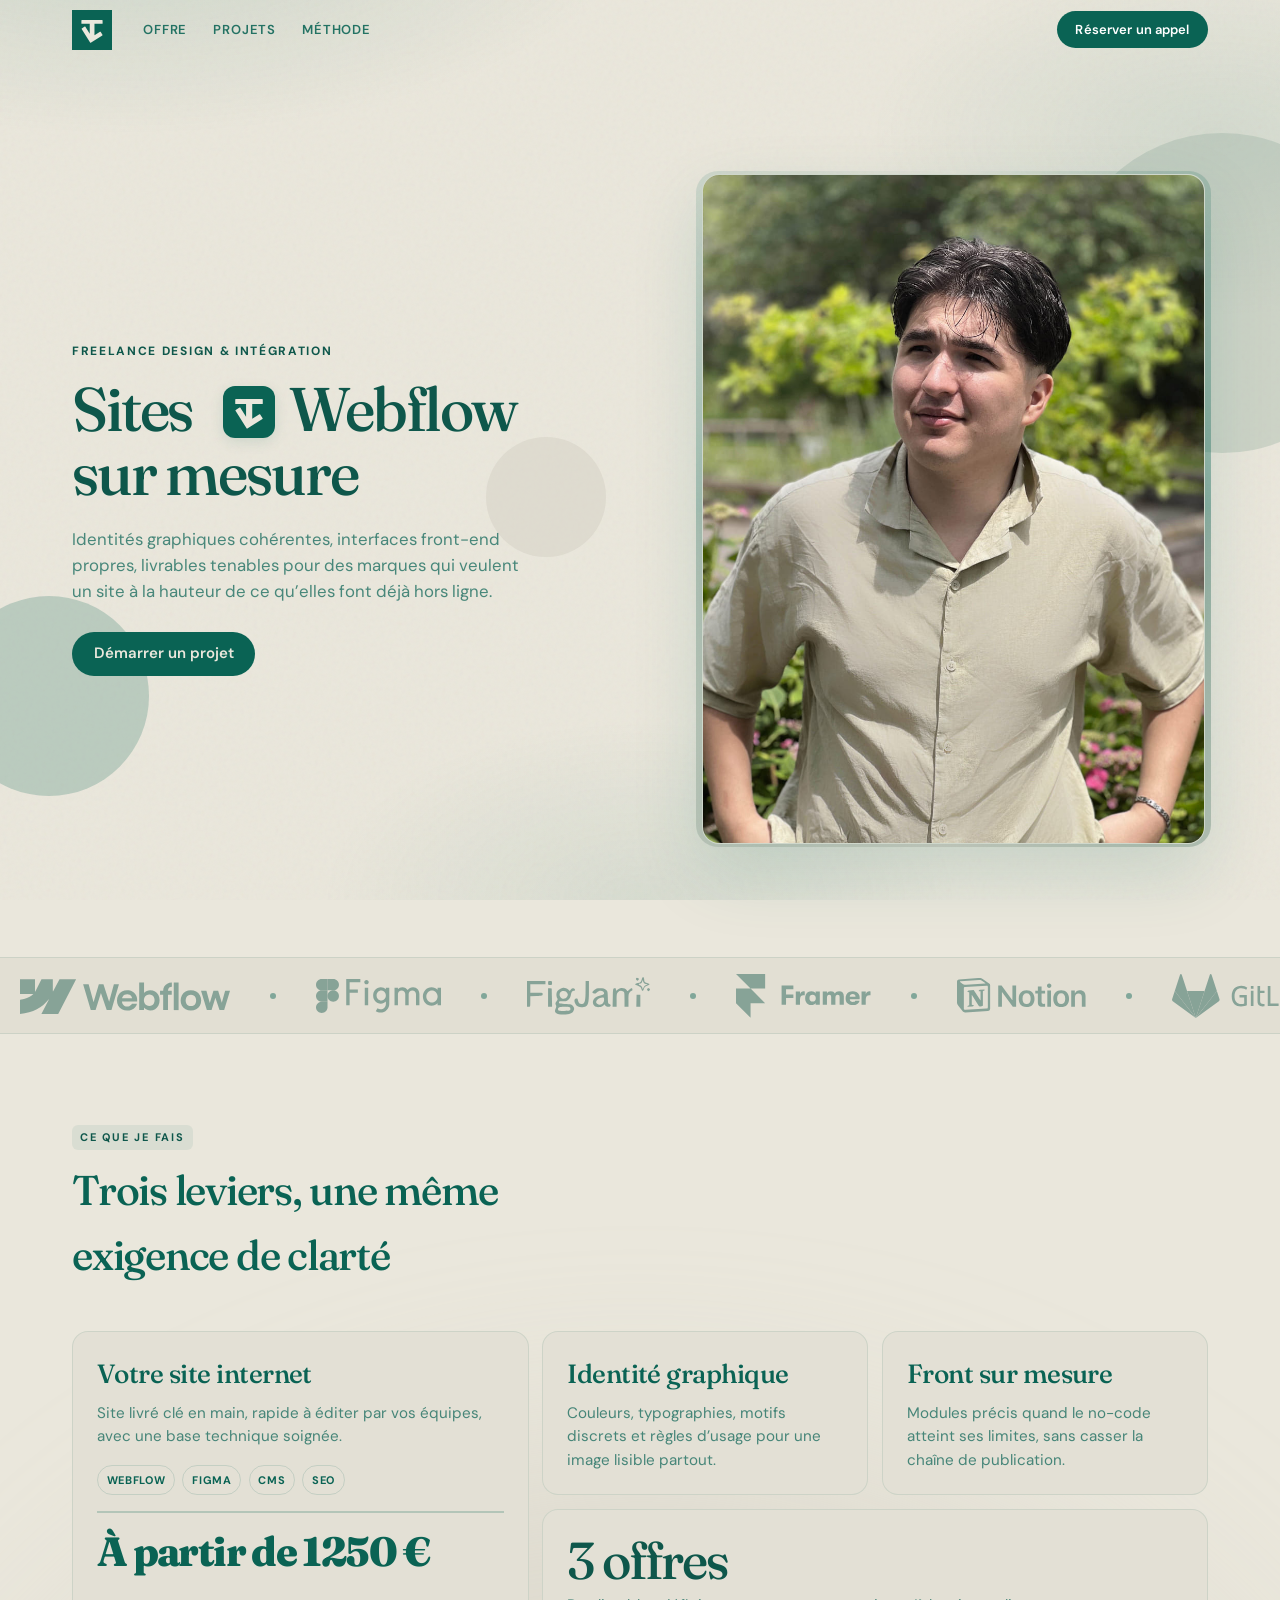
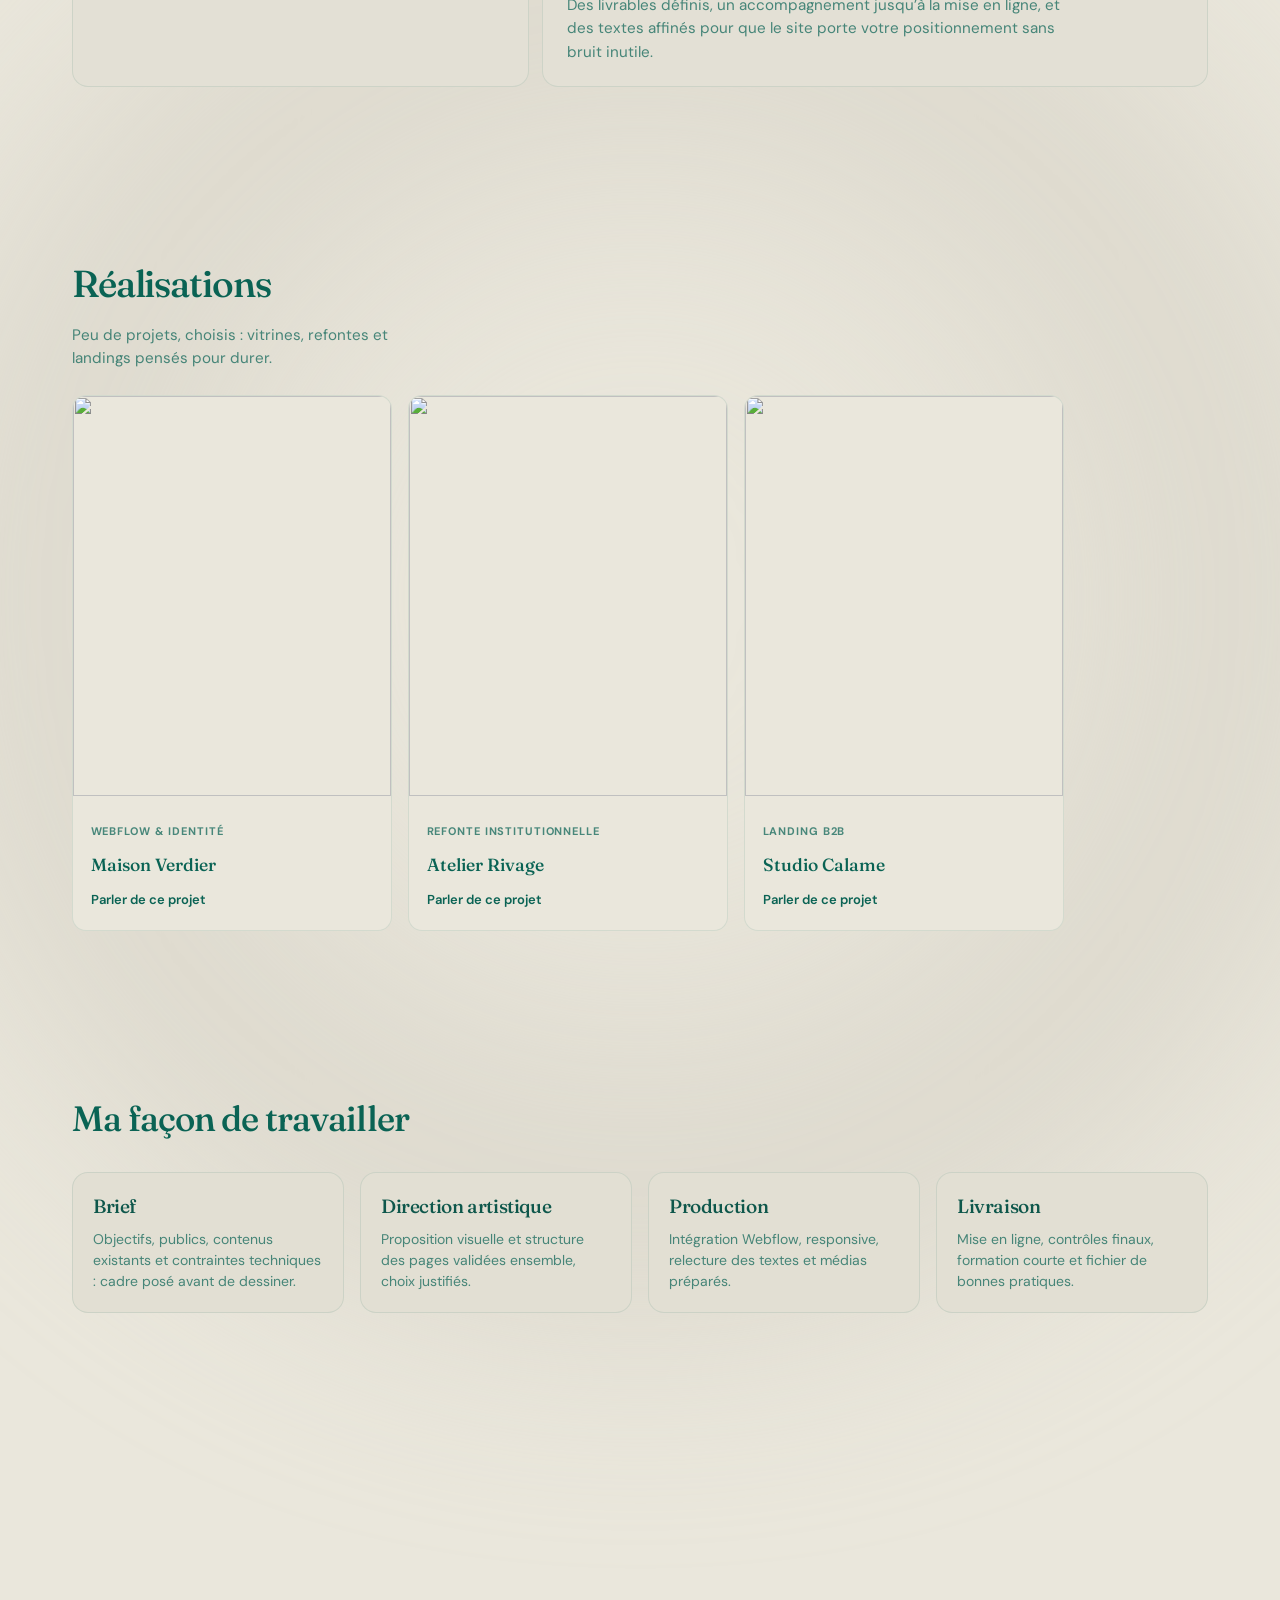
==== commit 5d60c45d: "form" ====
--- a/index.html
+++ b/index.html
@@ -4,293 +4,253 @@
   <meta charset="UTF-8">
   <meta name="viewport" content="width=device-width, initial-scale=1.0">
   <meta name="theme-color" content="#EAE7DC">
-  <meta name="description" content="Théotime Laffont — sites Webflow sur mesure, identité graphique et développement front-end pour des marques ambitieuses.">
-  <title>Théotime Laffont — Design &amp; Webflow</title>
+  <meta name="description" content="Théotime Laffont — design Webflow, identité graphique et intégration front-end pour des sites clairs et tenables.">
+  <title>Théotime Laffont — Sites Webflow sur mesure</title>
   <link rel="preconnect" href="https://fonts.googleapis.com">
   <link rel="preconnect" href="https://fonts.gstatic.com" crossorigin>
   <link href="https://fonts.googleapis.com/css2?family=DM+Sans:ital,opsz,wght@0,9..40,400;0,9..40,500;0,9..40,600;1,9..40,400&family=Fraunces:ital,opsz,wght@0,9..144,400;0,9..144,500;0,9..144,600;1,9..144,400&display=swap" rel="stylesheet">
   <link rel="stylesheet" href="css/style.css">
 </head>
-<body>
-  <div class="page-grain" aria-hidden="true"></div>
-  <a class="skip-link" href="#contenu">Aller au contenu</a>
-  <div id="top" class="page-start" tabindex="-1" aria-hidden="true"></div>
-
-  <header class="header">
-    <div class="header__shell">
-      <a class="header__brand" href="#top" aria-label="Théotime Laffont, accueil">
-        <img class="header__logo" src="img/Logo-carre-vert.svg" alt="" width="44" height="44" decoding="async">
+<body class="ii2">
+  <div class="ii2-noise" aria-hidden="true"></div>
+  <div class="ii2-aurora" aria-hidden="true"></div>
+
+  <a class="ii2-skip" href="#ii2-main">Aller au contenu</a>
+
+  <header class="ii2-head">
+    <div class="ii2-wrap ii2-head__inner">
+      <a class="ii2-head__brand" href="#ii2-main" aria-label="Théotime Laffont, accueil">
+        <img src="img/Logo-carre-vert.svg" alt="" width="40" height="40" decoding="async">
       </a>
-      <nav class="nav" aria-label="Navigation principale">
-        <button type="button" class="nav__toggle" aria-expanded="false" aria-controls="nav-menu" aria-label="Ouvrir le menu">
-          <span class="nav__toggle-bar" aria-hidden="true"></span>
-          <span class="nav__toggle-bar" aria-hidden="true"></span>
-        </button>
-        <div class="nav__backdrop" id="nav-backdrop" aria-hidden="true"></div>
-        <ul class="nav__list" id="nav-menu">
-          <li><a class="nav__link" href="#expertise">Expertise</a></li>
-          <li><a class="nav__link" href="#services">Services</a></li>
-          <li><a class="nav__link" href="#realisations">Réalisations</a></li>
-          <li><a class="nav__link" href="#contact">Contact</a></li>
-        </ul>
+      <nav class="ii2-head__nav" aria-label="Navigation sur cette page">
+        <a href="#ii2-bento">Offre</a>
+        <a href="#ii2-strip">Projets</a>
+        <a href="#ii2-flow">Méthode</a>
       </nav>
-      <a class="btn btn--primary header__cta" href="#contact">Réserver un appel</a>
+      <a class="ii2-head__cta" href="#ii2-cta">Réserver un appel</a>
     </div>
   </header>
 
-  <main id="contenu">
-    <section class="hero section" aria-labelledby="hero-title">
-      <div class="container hero__grid">
-        <div class="hero__copy hero-choreo">
-          <p class="hero__eyebrow">Freelance design &amp; intégration</p>
-          <h1 class="hero__title" id="hero-title">Théotime Laffont</h1>
-          <p class="hero__lead">Je conçois des sites Webflow sur mesure, des identités graphiques cohérentes et des interfaces front-end propres pour des projets crédibles et ambitieux.</p>
-          <div class="hero__actions">
-            <a class="btn btn--primary" href="#contact">Démarrer un projet</a>
-            <a class="btn btn--ghost" href="#realisations">Voir les réalisations</a>
-          </div>
-          <p class="hero__note">Sites livrés clés en main, contenu éditable, base technique soignée.</p>
-        </div>
-        <div class="hero__visual reveal" data-reveal aria-hidden="true">
-          <div class="hero__bezel">
-            <div class="hero__frame">
-              <img class="hero__frame-img" src="img/img-hero.png" alt="" width="960" height="1200" decoding="async" fetchpriority="high">
-            </div>
-          </div>
-        </div>
-      </div>
-    </section>
-
-    <section class="section section--alt" id="expertise" aria-labelledby="expertise-title">
-      <div class="container">
-        <header class="section__head">
-          <h2 class="section__title reveal" id="expertise-title" data-reveal>Ce que je fais</h2>
-          <p class="section__intro reveal reveal--text" data-reveal style="--i:1">Trois leviers pour un site qui soutient votre crédibilité sans vous enfermer dans une solution générique.</p>
+  <main id="ii2-main" class="ii2-main">
+    <section class="ii2-hero" aria-labelledby="ii2-hero-title">
+      <div class="ii2-hero__orbs" aria-hidden="true">
+        <span class="ii2-hero__orb ii2-hero__orb--a"></span>
+        <span class="ii2-hero__orb ii2-hero__orb--b"></span>
+        <span class="ii2-hero__orb ii2-hero__orb--c"></span>
+      </div>
+      <div class="ii2-wrap ii2-hero__grid">
+        <div>
+          <p class="ii2-kicker">Freelance design &amp; intégration</p>
+          <h1 class="ii2-hero__title" id="ii2-hero-title">
+            <span class="ii2-word">Sites</span>
+            <img class="ii2-inline-visual" src="img/Logo-carre-vert.svg" alt="" width="48" height="48" decoding="async">
+            <span class="ii2-word">Webflow</span>
+            <span class="ii2-word">sur mesure</span>
+          </h1>
+          <p class="ii2-hero__lead">
+            Identités graphiques cohérentes, interfaces front-end propres, livrables tenables pour des marques qui veulent un site à la hauteur de ce qu’elles font déjà hors ligne.
+          </p>
+          <div class="ii2-hero__actions">
+            <a class="ii2-btn ii2-btn--solid" href="#ii2-cta">Démarrer un projet</a>
+          </div>
+        </div>
+        <div class="ii2-hero__stage">
+          <div class="ii2-hero__viz">
+            <div class="ii2-hero__aurora" aria-hidden="true"></div>
+            <div class="ii2-hero__echo ii2-hero__echo--a" aria-hidden="true"></div>
+            <div class="ii2-hero__echo ii2-hero__echo--b" aria-hidden="true"></div>
+            <div class="ii2-hero__frame">
+              <span class="ii2-hero__shine" aria-hidden="true"></span>
+              <img src="img/img-hero.png" alt="" width="960" height="1200" decoding="async" fetchpriority="high">
+            </div>
+          </div>
+        </div>
+      </div>
+    </section>
+
+    <div class="ii2-marquee" aria-hidden="true" data-ii2-reveal data-ii2-delay="0">
+      <div class="ii2-marquee__track">
+        <div class="ii2-marquee__group">
+          <span class="ii2-marquee__item ii2-marquee__item--logo"><img src="img/brands/webflow-logo.svg" alt="" decoding="async" loading="lazy"></span><span class="ii2-marquee__dot" aria-hidden="true"></span>
+          <span class="ii2-marquee__item ii2-marquee__item--logo"><img src="img/brands/figma-logo.svg" alt="" decoding="async" loading="lazy"></span><span class="ii2-marquee__dot" aria-hidden="true"></span>
+          <span class="ii2-marquee__item ii2-marquee__item--logo"><img src="img/brands/figjam-logo.svg" alt="" decoding="async" loading="lazy"></span><span class="ii2-marquee__dot" aria-hidden="true"></span>
+          <span class="ii2-marquee__item ii2-marquee__item--logo"><img src="img/brands/framer-logo.svg" alt="" decoding="async" loading="lazy"></span><span class="ii2-marquee__dot" aria-hidden="true"></span>
+          <span class="ii2-marquee__item ii2-marquee__item--logo"><img src="img/brands/notion-logo.svg" alt="" decoding="async" loading="lazy"></span><span class="ii2-marquee__dot" aria-hidden="true"></span>
+          <span class="ii2-marquee__item ii2-marquee__item--logo"><img src="img/brands/gitlab-logo.svg" alt="" decoding="async" loading="lazy"></span><span class="ii2-marquee__dot" aria-hidden="true"></span>
+          <span class="ii2-marquee__item ii2-marquee__item--logo"><img src="img/brands/adobe-logo.svg" alt="" decoding="async" loading="lazy"></span><span class="ii2-marquee__dot" aria-hidden="true"></span>
+        </div>
+        <div class="ii2-marquee__group" aria-hidden="true">
+          <span class="ii2-marquee__item ii2-marquee__item--logo"><img src="img/brands/webflow-logo.svg" alt="" decoding="async" loading="lazy"></span><span class="ii2-marquee__dot" aria-hidden="true"></span>
+          <span class="ii2-marquee__item ii2-marquee__item--logo"><img src="img/brands/figma-logo.svg" alt="" decoding="async" loading="lazy"></span><span class="ii2-marquee__dot" aria-hidden="true"></span>
+          <span class="ii2-marquee__item ii2-marquee__item--logo"><img src="img/brands/figjam-logo.svg" alt="" decoding="async" loading="lazy"></span><span class="ii2-marquee__dot" aria-hidden="true"></span>
+          <span class="ii2-marquee__item ii2-marquee__item--logo"><img src="img/brands/framer-logo.svg" alt="" decoding="async" loading="lazy"></span><span class="ii2-marquee__dot" aria-hidden="true"></span>
+          <span class="ii2-marquee__item ii2-marquee__item--logo"><img src="img/brands/notion-logo.svg" alt="" decoding="async" loading="lazy"></span><span class="ii2-marquee__dot" aria-hidden="true"></span>
+          <span class="ii2-marquee__item ii2-marquee__item--logo"><img src="img/brands/gitlab-logo.svg" alt="" decoding="async" loading="lazy"></span><span class="ii2-marquee__dot" aria-hidden="true"></span>
+          <span class="ii2-marquee__item ii2-marquee__item--logo"><img src="img/brands/adobe-logo.svg" alt="" decoding="async" loading="lazy"></span><span class="ii2-marquee__dot" aria-hidden="true"></span>
+        </div>
+      </div>
+    </div>
+
+    <section class="ii2-bento" id="ii2-bento" aria-labelledby="ii2-bento-title">
+      <div class="ii2-wrap">
+        <header class="ii2-bento__head" data-ii2-reveal data-ii2-delay="0">
+          <span class="ii2-bento__label">Ce que je fais</span>
+          <h2 class="ii2-bento__title" id="ii2-bento-title">Trois leviers, une même exigence de clarté</h2>
         </header>
-        <ul class="pillars">
-          <li class="pillar card reveal" data-reveal style="--i:0">
-            <h3 class="pillar__title">Webflow complet</h3>
-            <p class="pillar__text">Un site complet, propre, rapide à éditer par vos équipes.</p>
-          </li>
-          <li class="pillar card reveal" data-reveal style="--i:1">
-            <h3 class="pillar__title">Identité graphique</h3>
-            <p class="pillar__text">Une image cohérente qui rend la marque plus lisible et mémorable.</p>
-          </li>
-          <li class="pillar card reveal" data-reveal style="--i:2">
-            <h3 class="pillar__title">Front-end sur mesure</h3>
-            <p class="pillar__text">Des interfaces sur mesure quand le standard ne suffit pas.</p>
-          </li>
-        </ul>
-      </div>
-    </section>
-
-    <section class="section" id="services" aria-labelledby="services-title">
-      <div class="container">
-        <header class="section__head">
-          <h2 class="section__title reveal" id="services-title" data-reveal>Services</h2>
-          <p class="section__intro reveal reveal--text" data-reveal style="--i:1">Des offres claires, avec un livrable défini et un accompagnement jusqu’à la mise en ligne.</p>
-        </header>
-        <div class="grid-services">
-          <article class="service card card--lift reveal" data-reveal style="--i:0">
-            <h3 class="service__title">Site Webflow complet</h3>
-            <p class="service__text">Architecture des pages, design system léger, intégration Webflow et formation à la prise en main.</p>
-            <ul class="service__list">
-              <li>Structure pensée pour la conversion</li>
-              <li>Composants réutilisables et documentés</li>
-              <li>Performance et SEO de base inclus</li>
-            </ul>
-            <a class="btn btn--text" href="#contact">Parler de votre site</a>
-          </article>
-          <article class="service card card--lift reveal" data-reveal style="--i:1">
-            <h3 class="service__title">Identité graphique</h3>
-            <p class="service__text">Direction visuelle pour le web : couleurs, typographies, motifs discrets et règles d’usage.</p>
-            <ul class="service__list">
-              <li>Charte courte, applicable tout de suite</li>
-              <li>Déclinaisons pour réseaux et print léger</li>
-              <li>Cohérence avec votre positionnement</li>
-            </ul>
-            <a class="btn btn--text" href="#contact">Présenter votre marque</a>
-          </article>
-          <article class="service card card--lift reveal" data-reveal style="--i:2">
-            <h3 class="service__title">Développement front spécifique</h3>
-            <p class="service__text">Modules et interactions précises lorsque le no-code atteint ses limites, sans casser la chaîne de publication.</p>
-            <ul class="service__list">
-              <li>Composants et animations ciblées</li>
-              <li>Intégration propre avec Webflow</li>
-              <li>Code commenté et transférable</li>
-            </ul>
-            <a class="btn btn--text" href="#contact">Décrire le besoin technique</a>
-          </article>
-        </div>
-      </div>
-    </section>
-
-    <section class="section section--alt" id="realisations" aria-labelledby="realisations-title">
-      <div class="container">
-        <header class="section__head">
-          <h2 class="section__title reveal" id="realisations-title" data-reveal>Réalisations</h2>
-          <p class="section__intro reveal reveal--text" data-reveal style="--i:1">Peu de projets, choisis : chaque livraison vise un site stable, soigné et facile à faire vivre.</p>
-        </header>
-        <div class="grid-projects">
-          <article class="project reveal" data-reveal style="--i:0">
-            <a class="project__media" href="#" aria-label="Voir le projet Maison Verdier (démo)">
-              <img
-                src="https://picsum.photos/seed/verdier/960/640"
-                srcset="https://picsum.photos/seed/verdier/640/427 640w, https://picsum.photos/seed/verdier/960/640 960w, https://picsum.photos/seed/verdier/1280/853 1280w"
-                sizes="(max-width: 880px) 100vw, 52vw"
-                alt=""
-                width="960"
-                height="640"
-                fetchpriority="high"
-                decoding="async">
-            </a>
-            <div class="project__body">
-              <span class="project__type">Webflow &amp; identité</span>
-              <h3 class="project__name">Maison Verdier</h3>
-              <p class="project__desc">Site vitrine pour une marque artisanale : hiérarchie claire, mise en avant des matières, prise de rendez-vous simplifiée.</p>
-              <p class="project__result">Temps de mise à jour divisé pour l’équipe, taux de contact en hausse sur la page offres.</p>
-              <a class="btn btn--outline" href="#">Voir le projet</a>
-            </div>
-          </article>
-          <article class="project project--reverse reveal" data-reveal style="--i:1">
-            <a class="project__media" href="#" aria-label="Voir le projet Atelier Rivage (démo)">
-              <img
-                src="https://picsum.photos/seed/rivage/960/640"
-                srcset="https://picsum.photos/seed/rivage/640/427 640w, https://picsum.photos/seed/rivage/960/640 960w, https://picsum.photos/seed/rivage/1280/853 1280w"
-                sizes="(max-width: 880px) 100vw, 52vw"
-                alt=""
-                width="960"
-                height="640"
-                loading="lazy"
-                decoding="async">
-            </a>
-            <div class="project__body">
-              <span class="project__type">Refonte &amp; front sur mesure</span>
-              <h3 class="project__name">Atelier Rivage</h3>
-              <p class="project__desc">Refonte d’un site institutionnel : gabarits sobres, modules sur mesure pour les dossiers de presse.</p>
-              <p class="project__result">Image plus actuelle, navigation réduite à l’essentiel, maintenance centralisée dans Webflow.</p>
-              <a class="btn btn--outline" href="#">Voir le projet</a>
-            </div>
-          </article>
-          <article class="project reveal" data-reveal style="--i:2">
-            <a class="project__media" href="#" aria-label="Voir le projet Studio Calame (démo)">
-              <img
-                src="https://picsum.photos/seed/calame/960/640"
-                srcset="https://picsum.photos/seed/calame/640/427 640w, https://picsum.photos/seed/calame/960/640 960w, https://picsum.photos/seed/calame/1280/853 1280w"
-                sizes="(max-width: 880px) 100vw, 52vw"
-                alt=""
-                width="960"
-                height="640"
-                loading="lazy"
-                decoding="async">
-            </a>
-            <div class="project__body">
-              <span class="project__type">Landing &amp; motion léger</span>
-              <h3 class="project__name">Studio Calame</h3>
-              <p class="project__desc">Landing pour une offre B2B : preuves visuelles fortes, formulaire court, animations discrètes.</p>
-              <p class="project__result">Parcours raccourci jusqu’au formulaire, message métier compris en quelques secondes.</p>
-              <a class="btn btn--outline" href="#">Voir le projet</a>
-            </div>
-          </article>
-        </div>
-      </div>
-    </section>
-
-    <section class="section" id="methode" aria-labelledby="methode-title">
-      <div class="container">
-        <header class="section__head">
-          <h2 class="section__title reveal" id="methode-title" data-reveal>Ma façon de travailler</h2>
-          <p class="section__intro reveal reveal--text" data-reveal style="--i:1">Un déroulé simple, pour éviter les surprises et garder le cap sur l’objectif métier.</p>
-        </header>
-        <ol class="timeline">
-          <li class="timeline__step reveal" data-reveal style="--i:0">
-            <span class="timeline__index">01</span>
-            <h3 class="timeline__title">Brief</h3>
-            <p class="timeline__text">Objectifs, publics, contenus existants et contraintes techniques : on pose le cadre avant de dessiner.</p>
-          </li>
-          <li class="timeline__step reveal" data-reveal style="--i:1">
-            <span class="timeline__index">02</span>
-            <h3 class="timeline__title">Direction artistique</h3>
-            <p class="timeline__text">Proposition visuelle et structure des pages validées ensemble, avec des choix justifiés, pas décoratifs.</p>
-          </li>
-          <li class="timeline__step reveal" data-reveal style="--i:2">
-            <span class="timeline__index">03</span>
-            <h3 class="timeline__title">Production</h3>
-            <p class="timeline__text">Intégration Webflow, ajustements responsive, relecture des textes et préparation des médias.</p>
-          </li>
-          <li class="timeline__step reveal" data-reveal style="--i:3">
-            <span class="timeline__index">04</span>
-            <h3 class="timeline__title">Livraison</h3>
-            <p class="timeline__text">Mise en ligne, contrôles finaux, petite formation et fichier de bonnes pratiques pour votre équipe.</p>
+        <div class="ii2-bento__grid">
+          <article class="ii2-bento__cell ii2-bento__cell--hero" data-ii2-reveal data-ii2-delay="0">
+            <h3>Votre site internet</h3>
+            <p>Site livré clé en main, rapide à éditer par vos équipes, avec une base technique soignée.</p>
+            <div class="ii2-bento__tags">
+              <span class="ii2-tag">Webflow</span>
+              <span class="ii2-tag">Figma</span>
+              <span class="ii2-tag">CMS</span>
+              <span class="ii2-tag">SEO</span>
+            </div>
+            <hr class="ii2-bento__divider" aria-hidden="true">
+            <p class="ii2-bento__price">À partir de 1250&nbsp;€</p>
+          </article>
+          <article class="ii2-bento__cell" data-ii2-reveal data-ii2-delay="80">
+            <h3>Identité graphique</h3>
+            <p>Couleurs, typographies, motifs discrets et règles d’usage pour une image lisible partout.</p>
+          </article>
+          <article class="ii2-bento__cell" data-ii2-reveal data-ii2-delay="140">
+            <h3>Front sur mesure</h3>
+            <p>Modules précis quand le no-code atteint ses limites, sans casser la chaîne de publication.</p>
+          </article>
+          <article class="ii2-bento__cell ii2-bento__cell--wide" data-ii2-reveal data-ii2-delay="200">
+            <div class="ii2-bento__stat"><span>3</span> offres</div>
+            <p>Des livrables définis, un accompagnement jusqu’à la mise en ligne, et des textes affinés pour que le site porte votre positionnement sans bruit inutile.</p>
+          </article>
+        </div>
+      </div>
+    </section>
+
+    <section class="ii2-strip" id="ii2-strip" aria-labelledby="ii2-strip-title">
+      <div class="ii2-wrap">
+        <div class="ii2-strip__head" data-ii2-reveal data-ii2-delay="0">
+          <h2 id="ii2-strip-title">Réalisations</h2>
+          <p class="ii2-strip__intro">Peu de projets, choisis : vitrines, refontes et landings pensés pour durer.</p>
+        </div>
+        <div class="ii2-strip__rail" tabindex="0" role="region" aria-label="Aperçu des projets en défilement horizontal">
+          <article class="ii2-card" data-ii2-reveal data-ii2-delay="0">
+            <img src="https://picsum.photos/seed/verdier2/640/400" alt="" width="640" height="400" loading="lazy" decoding="async">
+            <div class="ii2-card__body">
+              <p class="ii2-card__meta">Webflow &amp; identité</p>
+              <h3 class="ii2-card__name">Maison Verdier</h3>
+              <a class="ii2-card__link" href="#ii2-cta">Parler de ce projet</a>
+            </div>
+          </article>
+          <article class="ii2-card" data-ii2-reveal data-ii2-delay="70">
+            <img src="https://picsum.photos/seed/rivage2/640/400" alt="" width="640" height="400" loading="lazy" decoding="async">
+            <div class="ii2-card__body">
+              <p class="ii2-card__meta">Refonte institutionnelle</p>
+              <h3 class="ii2-card__name">Atelier Rivage</h3>
+              <a class="ii2-card__link" href="#ii2-cta">Parler de ce projet</a>
+            </div>
+          </article>
+          <article class="ii2-card" data-ii2-reveal data-ii2-delay="140">
+            <img src="https://picsum.photos/seed/calame2/640/400" alt="" width="640" height="400" loading="lazy" decoding="async">
+            <div class="ii2-card__body">
+              <p class="ii2-card__meta">Landing B2B</p>
+              <h3 class="ii2-card__name">Studio Calame</h3>
+              <a class="ii2-card__link" href="#ii2-cta">Parler de ce projet</a>
+            </div>
+          </article>
+        </div>
+      </div>
+    </section>
+
+    <section class="ii2-flow" id="ii2-flow" aria-labelledby="ii2-flow-title">
+      <div class="ii2-wrap">
+        <h2 class="ii2-flow__title" id="ii2-flow-title" data-ii2-reveal data-ii2-delay="0">Ma façon de travailler</h2>
+        <ol class="ii2-flow__steps">
+          <li class="ii2-flow__item" data-ii2-reveal data-ii2-delay="0">
+            <div class="ii2-flow__panel">
+              <h3>Brief</h3>
+              <p>Objectifs, publics, contenus existants et contraintes techniques : cadre posé avant de dessiner.</p>
+            </div>
+          </li>
+          <li class="ii2-flow__item" data-ii2-reveal data-ii2-delay="90">
+            <div class="ii2-flow__panel">
+              <h3>Direction artistique</h3>
+              <p>Proposition visuelle et structure des pages validées ensemble, choix justifiés.</p>
+            </div>
+          </li>
+          <li class="ii2-flow__item" data-ii2-reveal data-ii2-delay="180">
+            <div class="ii2-flow__panel">
+              <h3>Production</h3>
+              <p>Intégration Webflow, responsive, relecture des textes et médias préparés.</p>
+            </div>
+          </li>
+          <li class="ii2-flow__item" data-ii2-reveal data-ii2-delay="260">
+            <div class="ii2-flow__panel">
+              <h3>Livraison</h3>
+              <p>Mise en ligne, contrôles finaux, formation courte et fichier de bonnes pratiques.</p>
+            </div>
           </li>
         </ol>
       </div>
     </section>
 
-    <section class="section section--alt" id="a-propos" aria-labelledby="apropos-title">
-      <div class="container container--narrow">
-        <header class="section__head">
-          <h2 class="section__title reveal" id="apropos-title" data-reveal>À propos</h2>
-        </header>
-        <div class="prose reveal reveal--text" data-reveal>
-          <p>Je m’appelle Théotime, je travaille avec des indépendants, petites structures et marques qui veulent un site à la hauteur de ce qu’elles font déjà hors ligne.</p>
-          <p>Ce que j’aime, c’est assembler le design et le front : une maquette ne suffit pas si la mise en ligne est bancale, et un site technique sans direction claire manque de présence. Webflow m’aide à livrer vite tout en gardant la main sur le détail.</p>
-          <p>Je fais ce métier pour des clients qui assument leurs choix : hiérarchie stricte, textes affinés, interactions mesurées. Mon rôle, c’est de rendre ça lisible sur écran et tenable pour vous au quotidien.</p>
-        </div>
-      </div>
-    </section>
-
-    <section class="section section--contact" id="contact" aria-labelledby="contact-title">
-      <div class="container">
-        <div class="contact__layout">
-          <div class="contact__intro">
-            <h2 class="section__title reveal" id="contact-title" data-reveal>Contact</h2>
-            <p class="contact__lead reveal reveal--text" data-reveal style="--i:1">Décrivez votre contexte en deux phrases : je réponds sous quelques jours avec des pistes concrètes, pas un devis générique.</p>
-            <p class="contact__email">
-              <a href="mailto:bonjour@theotimelaffont.fr">bonjour@theotimelaffont.fr</a>
-              <button type="button" class="btn-copy-email" id="copy-email" aria-label="Copier l’adresse e-mail">Copier</button>
-            </p>
-            <a class="btn btn--secondary" href="https://cal.com" target="_blank" rel="noopener noreferrer" aria-label="Ouvrir le calendrier de prise de rendez-vous dans un nouvel onglet">Ouvrir le calendrier</a>
-          </div>
-          <form class="form card reveal" data-reveal id="contact-form" novalidate>
-            <div class="form__row">
-              <label class="form__label" for="name">Nom</label>
-              <input class="form__input" type="text" id="name" name="name" autocomplete="name" required aria-describedby="name-error">
-              <span class="form__error" id="name-error" role="alert"></span>
-            </div>
-            <div class="form__row">
-              <label class="form__label" for="email">E-mail</label>
-              <input class="form__input" type="email" id="email" name="email" autocomplete="email" required aria-describedby="email-error">
-              <span class="form__error" id="email-error" role="alert"></span>
-            </div>
-            <div class="form__row">
-              <label class="form__label" for="message">Message</label>
-              <textarea class="form__input form__textarea" id="message" name="message" rows="4" required aria-describedby="message-error"></textarea>
-              <span class="form__error" id="message-error" role="alert"></span>
-            </div>
-            <button class="btn btn--primary form__submit" type="submit">Envoyer</button>
-            <p class="form__feedback" id="form-feedback" role="status" aria-live="polite"></p>
-          </form>
+    <section class="ii2-cta" id="ii2-cta" aria-labelledby="ii2-cta-title">
+      <div class="ii2-wrap">
+        <div class="ii2-cta__panel" data-ii2-reveal data-ii2-delay="0">
+          <div class="ii2-cta__intro">
+            <h2 id="ii2-cta-title">Un projet en tête&nbsp;?</h2>
+            <p>Décrivez votre contexte en deux phrases : réponse sous quelques jours avec des pistes concrètes.</p>
+          </div>
+          <div class="ii2-cta__split">
+            <div class="ii2-cta__form-side">
+              <h3 class="ii2-cta__col-title">Par mail</h3>
+              <form
+                class="ii2-cta__form"
+                name="contact"
+                method="POST"
+                data-netlify="true"
+                netlify-honeypot="bot-field"
+                action="/merci.html"
+              >
+                <p class="ii2-cta__honeypot">
+                  <label>Ne pas remplir&nbsp;: <input name="bot-field" type="text" autocomplete="off" tabindex="-1"></label>
+                </p>
+                <div class="ii2-cta__field">
+                  <label class="ii2-cta__label" for="cta-entreprise">Nom ou entreprise</label>
+                  <input class="ii2-cta__input" id="cta-entreprise" name="entreprise" type="text" autocomplete="organization" placeholder="Jane Dupont" required>
+                </div>
+                <div class="ii2-cta__field">
+                  <label class="ii2-cta__label" for="cta-email">E-mail</label>
+                  <input class="ii2-cta__input" id="cta-email" name="email" type="email" autocomplete="email" placeholder="exemple@email.com" required>
+                </div>
+                <div class="ii2-cta__field">
+                  <label class="ii2-cta__label" for="cta-message">Message</label>
+                  <textarea class="ii2-cta__input ii2-cta__textarea" id="cta-message" name="message" rows="4" placeholder="Votre message…" required></textarea>
+                </div>
+                <button class="ii2-btn ii2-btn--solid ii2-cta__submit" type="submit">Envoyer</button>
+              </form>
+            </div>
+            <div class="ii2-cta__book-side" aria-labelledby="ii2-cta-book-title">
+              <h3 class="ii2-cta__book-heading" id="ii2-cta-book-title">Réservez votre appel</h3>
+              <p class="ii2-cta__book-lead">Une visio pour comprendre et analyser votre besoin&nbsp;!</p>
+              <ul class="ii2-cta__book-list">
+                <li>Une proposition adaptée à vos besoins</li>
+                <li>Un suivi personnalisé</li>
+                <li>Le boost de votre activité</li>
+              </ul>
+              <a class="ii2-btn ii2-cta__book-btn" href="https://cal.com" target="_blank" rel="noopener noreferrer">Réserver un appel</a>
+            </div>
+          </div>
         </div>
       </div>
     </section>
   </main>
 
-  <footer class="footer">
-    <div class="container footer__grid">
-      <div class="footer__brand">
-        <span class="footer__name">Théotime Laffont</span>
-        <a class="footer__mail" href="mailto:bonjour@theotimelaffont.fr">bonjour@theotimelaffont.fr</a>
-      </div>
-      <nav class="footer__nav" aria-label="Navigation pied de page">
-        <a href="https://www.linkedin.com" target="_blank" rel="noopener noreferrer" aria-label="LinkedIn (nouvel onglet)">LinkedIn</a>
-        <a href="https://www.instagram.com" target="_blank" rel="noopener noreferrer" aria-label="Instagram (nouvel onglet)">Instagram</a>
-        <a href="#methode">Méthode</a>
-        <a href="#a-propos">À propos</a>
-        <a href="index2.html">Version spectacle</a>
-      </nav>
-      <p class="footer__copy">&copy; <span id="year"></span> Théotime Laffont. Tous droits réservés.</p>
-    </div>
+  <footer class="ii2-foot" data-ii2-reveal data-ii2-delay="0">
+    <span>&copy; <span id="ii2-year"></span> Théotime Laffont</span>
+    <span class="ii2-foot__links">
+      <a href="mailto:bonjour@theotimelaffont.fr">Contact</a>
+      <a href="https://www.linkedin.com" target="_blank" rel="noopener noreferrer" aria-label="LinkedIn (nouvel onglet)">LinkedIn</a>
+    </span>
   </footer>
 
   <script src="js/main.js"></script>
--- a/css/style.css
+++ b/css/style.css
@@ -1,1424 +1,1613 @@
-/* Théotime Laffont — palette & tokens */
-:root {
-  --color-bg: #EAE7DC;
-  --color-surface: #D3CFC3;
-  --color-ink: #0A6354;
-  --color-ink-strong: #0E574B;
-  --color-muted: rgba(10, 99, 84, 0.72);
-
-  --font-serif: "Fraunces", Georgia, "Times New Roman", serif;
-  --font-sans: "DM Sans", system-ui, sans-serif;
-
-  --ease-out: cubic-bezier(0.23, 1, 0.32, 1);
-  --ease-in-out: cubic-bezier(0.77, 0, 0.175, 1);
-
-  --radius-sm: 6px;
-  --radius-md: 12px;
-  --shadow-soft: 0 1px 2px rgba(14, 87, 75, 0.06);
-  --shadow-card: 0 2px 12px rgba(14, 87, 75, 0.05);
-
-  --space-xs: 0.5rem;
-  --space-sm: 1rem;
-  --space-md: 1.5rem;
-  --space-lg: 2.5rem;
-  --space-xl: 4rem;
-  --space-2xl: clamp(4rem, 10vw, 7rem);
-
-  --container-max: 1120px;
-  --header-h: calc(4.25rem + env(safe-area-inset-top, 0px));
-
-  --z-grain: 0;
-  --z-base: 0;
-  --z-header: 40;
-  --z-skip: 100;
-
-  --color-invalid: #8b3a2f;
-}
-
-*,
-*::before,
-*::after {
+/* Théotime Laffont — accueil */
+/* Animations : transform + opacity uniquement. Grain fixe, pas de néon. */
+
+.ii2 {
+  --ii2-bg: #EAE7DC;
+  --ii2-surface: #D3CFC3;
+  --ii2-ink: #0A6354;
+  --ii2-ink-strong: #0E574B;
+  --ii2-muted: rgba(10, 99, 84, 0.72);
+  --ii2-ease: cubic-bezier(0.23, 1, 0.32, 1);
+  --ii2-ease-out: cubic-bezier(0.16, 1, 0.3, 1);
+  --ii2-font-sans: "DM Sans", system-ui, sans-serif;
+  --ii2-font-display: "Fraunces", Georgia, serif;
+  --ii2-max: 1200px;
+  --ii2-head-h: calc(3.75rem + env(safe-area-inset-top, 0px));
+
+  margin: 0;
+  font-family: var(--ii2-font-sans);
+  font-size: 1.0625rem;
+  line-height: 1.55;
+  color: var(--ii2-ink);
+  background: var(--ii2-bg);
+  overflow-x: hidden;
+  -webkit-font-smoothing: antialiased;
+}
+
+.ii2 *,
+.ii2 *::before,
+.ii2 *::after {
   box-sizing: border-box;
 }
 
-html {
-  scroll-behavior: smooth;
-  scroll-padding-top: calc(var(--header-h) + 0.75rem);
-}
-
-@media (prefers-reduced-motion: reduce) {
-  html {
-    scroll-behavior: auto;
-  }
-}
-
-body {
-  margin: 0;
-  font-family: var(--font-sans);
-  font-size: 1.0625rem;
-  line-height: 1.65;
-  color: var(--color-ink);
-  background-color: var(--color-bg);
-  -webkit-font-smoothing: antialiased;
-  position: relative;
-}
-
-.page-start {
-  position: absolute;
-  top: 0;
-  left: 0;
-  width: 1px;
-  height: 1px;
-  margin: 0;
-  padding: 0;
-  border: 0;
-  overflow: hidden;
-  clip: rect(0, 0, 0, 0);
-  white-space: nowrap;
-  pointer-events: none;
-}
-
-main,
-.footer {
-  position: relative;
-  z-index: 1;
-}
-
-.page-grain {
-  position: fixed;
-  inset: 0;
-  z-index: var(--z-grain);
-  pointer-events: none;
-  opacity: 0.04;
-  background-image: url("data:image/svg+xml,%3Csvg viewBox='0 0 256 256' xmlns='http://www.w3.org/2000/svg'%3E%3Cfilter id='n'%3E%3CfeTurbulence type='fractalNoise' baseFrequency='0.85' numOctaves='4' stitchTiles='stitch'/%3E%3C/filter%3E%3Crect width='100%25' height='100%25' filter='url(%23n)'/%3E%3C/svg%3E");
-  mix-blend-mode: multiply;
-}
-
-@media (prefers-reduced-motion: reduce) {
-  .page-grain {
-    opacity: 0.025;
-  }
-}
-
-img {
-  max-width: 100%;
-  height: auto;
-  display: block;
-}
-
-a {
-  color: var(--color-ink);
-  text-decoration-thickness: 1px;
-  text-underline-offset: 0.18em;
-  transition: color 180ms var(--ease-out), opacity 180ms var(--ease-out);
-}
-
-a:hover {
-  color: var(--color-ink-strong);
-}
-
-.skip-link {
+.ii2-skip {
   position: absolute;
   left: -9999px;
   top: 0.5rem;
   padding: 0.5rem 1rem;
-  background: var(--color-ink);
-  color: var(--color-bg);
-  z-index: var(--z-skip);
-}
-
-.skip-link:focus {
+  background: var(--ii2-ink);
+  color: var(--ii2-bg);
+  z-index: 9999;
+  text-decoration: none;
+  font-weight: 600;
+}
+
+.ii2-skip:focus-visible {
   left: 0.5rem;
-}
-
-.skip-link:focus-visible {
-  outline: 2px solid var(--color-bg);
+  outline: 2px solid var(--ii2-bg);
   outline-offset: 2px;
 }
 
-@supports selector(:focus-visible) {
-  .skip-link:focus:not(:focus-visible) {
-    left: -9999px;
-  }
-}
-
-.container {
-  width: 100%;
-  max-width: var(--container-max);
-  margin-inline: auto;
-  padding-inline: var(--space-md);
-  box-sizing: border-box;
-}
-
-.container--narrow {
-  max-width: min(720px, var(--container-max));
-}
-
-.hero > .container.hero__grid {
-  min-width: 0;
-}
-
-/* Header */
-.header {
+.ii2-noise {
+  position: fixed;
+  inset: 0;
+  z-index: 0;
+  pointer-events: none;
+  opacity: 0.045;
+  background-image: url("data:image/svg+xml,%3Csvg viewBox='0 0 256 256' xmlns='http://www.w3.org/2000/svg'%3E%3Cfilter id='n'%3E%3CfeTurbulence type='fractalNoise' baseFrequency='0.8' numOctaves='4' stitchTiles='stitch'/%3E%3C/filter%3E%3Crect width='100%25' height='100%25' filter='url(%23n)'/%3E%3C/svg%3E");
+  mix-blend-mode: multiply;
+}
+
+.ii2-aurora {
+  position: fixed;
+  inset: 0;
+  z-index: 0;
+  pointer-events: none;
+  background:
+    radial-gradient(ellipse 80% 50% at 10% -10%, color-mix(in srgb, var(--ii2-ink) 14%, transparent), transparent 50%),
+    radial-gradient(ellipse 60% 45% at 95% 15%, color-mix(in srgb, var(--ii2-ink) 10%, transparent), transparent 45%),
+    radial-gradient(ellipse 50% 40% at 50% 100%, color-mix(in srgb, var(--ii2-ink) 8%, transparent), transparent 50%);
+  animation: ii2-aurora-drift 28s var(--ii2-ease-out) infinite alternate;
+}
+
+@keyframes ii2-aurora-drift {
+  0% {
+    transform: translate3d(0, 0, 0) scale(1);
+    opacity: 1;
+  }
+  100% {
+    transform: translate3d(-2%, 1.5%, 0) scale(1.04);
+    opacity: 0.92;
+  }
+}
+
+.ii2-head {
   position: sticky;
   top: 0;
-  z-index: var(--z-header);
-  background: var(--color-bg);
+  z-index: 50;
+  background: transparent;
   backdrop-filter: none;
   -webkit-backdrop-filter: none;
-  border-bottom: none;
-  box-shadow: none;
-  transition: box-shadow 260ms var(--ease-out);
-  /* Évite une couture 1px sous les barres sticky (Chrome / sous-pixels). */
-  isolation: isolate;
-  -webkit-backface-visibility: hidden;
-  backface-visibility: hidden;
-}
-
-.header.header--scrolled {
-  box-shadow: 0 1px 0 color-mix(in srgb, var(--color-ink) 10%, transparent),
-    0 10px 36px rgba(14, 87, 75, 0.07);
-}
-
-.header__shell {
-  width: min(var(--container-max), 100%);
-  margin-inline: auto;
-  padding-inline: var(--space-md);
-  padding-top: calc(0.65rem + env(safe-area-inset-top, 0px));
-  padding-bottom: 0.65rem;
-  display: grid;
-  grid-template-columns: auto 1fr auto;
+  border-bottom: 1px solid transparent;
+  transition:
+    background-color 280ms var(--ii2-ease),
+    border-color 280ms var(--ii2-ease),
+    backdrop-filter 280ms var(--ii2-ease),
+    -webkit-backdrop-filter 280ms var(--ii2-ease);
+}
+
+.ii2-head.ii2-head--scrolled {
+  background: color-mix(in srgb, var(--ii2-bg) 92%, transparent);
+  backdrop-filter: blur(12px);
+  -webkit-backdrop-filter: blur(12px);
+  border-bottom-color: color-mix(in srgb, var(--ii2-ink) 8%, transparent);
+}
+
+.ii2-head__inner {
+  display: flex;
+  flex-wrap: wrap;
   align-items: center;
-  gap: 1rem 1.25rem;
-  box-sizing: border-box;
-  min-height: var(--header-h);
-}
-
-.header__brand {
+  justify-content: flex-start;
+  gap: clamp(0.75rem, 2.5vw, 1.75rem);
+  min-width: 0;
+  min-height: var(--ii2-head-h);
+  padding-block: calc(0.45rem + env(safe-area-inset-top, 0px)) 0.5rem;
+}
+
+.ii2-head__brand {
   display: flex;
   align-items: center;
   flex-shrink: 0;
-  margin: 0;
-  padding: 0;
+  text-decoration: none;
+  color: inherit;
   line-height: 0;
+}
+
+.ii2-head__brand img {
+  width: 2.5rem;
+  height: 2.5rem;
+  display: block;
+  animation: ii2-logo-breathe 4.5s var(--ii2-ease) infinite;
+}
+
+@keyframes ii2-logo-breathe {
+  0%,
+  100% {
+    transform: scale(1);
+    opacity: 1;
+  }
+  50% {
+    transform: scale(1.04);
+    opacity: 0.92;
+  }
+}
+
+.ii2-head__nav {
+  flex: 1 1 auto;
+  display: flex;
+  flex-wrap: wrap;
+  align-items: center;
+  justify-content: flex-start;
+  gap: 0.35rem clamp(0.75rem, 2vw, 1.25rem);
+  min-width: 0;
+}
+
+.ii2-head__nav a {
+  font-size: 0.8125rem;
+  font-weight: 600;
+  text-transform: uppercase;
+  letter-spacing: 0.06em;
   text-decoration: none;
-  grid-column: 1;
-  justify-self: start;
-}
-
-.header__logo {
-  display: block;
-  width: 2.75rem;
-  height: 2.75rem;
-  object-fit: contain;
-  transition: opacity 180ms var(--ease-out), transform 160ms var(--ease-out);
-}
-
-.header__brand:hover .header__logo {
-  opacity: 0.9;
-}
-
-.header__brand:active .header__logo {
-  transform: scale(0.97);
-}
-
-.nav {
-  display: flex;
-  align-items: center;
-  justify-content: center;
-  position: relative;
-  min-width: 0;
-  grid-column: 2;
-  justify-self: center;
+  color: var(--ii2-ink);
+  padding: 0.35rem 0.2rem;
+  position: relative;
+  opacity: 0.88;
+  transition: opacity 200ms var(--ii2-ease), transform 200ms var(--ii2-ease);
+}
+
+.ii2-head__nav a:hover {
+  opacity: 1;
+  transform: translateY(-1px);
+}
+
+.ii2-head__nav a::after {
+  content: "";
+  position: absolute;
+  left: 0;
+  bottom: 0;
   width: 100%;
-  max-width: 36rem;
-}
-
-.nav__toggle {
-  display: none;
-  flex-direction: column;
-  justify-content: center;
-  gap: 6px;
-  min-width: 2.75rem;
-  min-height: 2.75rem;
-  width: 2.75rem;
-  height: 2.75rem;
-  padding: 0;
-  margin: 0;
-  border: none;
-  border-radius: var(--radius-sm);
-  background: transparent;
-  cursor: pointer;
-  transition: transform 160ms var(--ease-out), background-color 180ms var(--ease-out);
-  z-index: calc(var(--z-header) + 2);
-}
-
-.nav__toggle:hover {
-  background: color-mix(in srgb, var(--color-ink) 6%, transparent);
-}
-
-.nav__toggle:active {
-  transform: scale(0.97);
-}
-
-.nav__toggle-bar {
-  display: block;
-  width: 1.25rem;
   height: 2px;
-  margin-inline: auto;
-  background: var(--color-ink);
-  border-radius: 1px;
-  transition: transform 220ms var(--ease-out), opacity 220ms var(--ease-out);
-}
-
-.nav__toggle[aria-expanded="true"] .nav__toggle-bar:first-child {
-  transform: translateY(4px) rotate(45deg);
-}
-
-.nav__toggle[aria-expanded="true"] .nav__toggle-bar:last-child {
-  transform: translateY(-4px) rotate(-45deg);
-}
-
-.nav__list {
-  list-style: none;
-  margin: 0;
-  padding: 0;
-  display: flex;
-  align-items: center;
-}
-
-.nav__link {
-  text-decoration: none;
-  color: var(--color-ink);
-}
-
-.header__cta {
+  background: var(--ii2-ink-strong);
+  transform: scaleX(0);
+  transform-origin: right center;
+  transition: transform 320ms var(--ii2-ease);
+}
+
+.ii2-head__nav a:hover::after {
+  transform: scaleX(1);
+  transform-origin: left center;
+}
+
+.ii2-head__cta {
   flex-shrink: 0;
-  white-space: nowrap;
-  justify-self: end;
-  grid-column: 3;
-}
-
-.nav__backdrop {
-  display: none;
-}
-
-@media (min-width: 861px) {
-  .nav__list {
-    gap: clamp(0.35rem, 2vw, 0.15rem) clamp(1rem, 2.5vw, 1.85rem);
-    flex-wrap: wrap;
-    justify-content: center;
-  }
-
-  .nav__list > li {
-    display: flex;
-  }
-
-  .nav__link {
-    position: relative;
-    font-size: 0.9375rem;
-    font-weight: 500;
-    letter-spacing: -0.01em;
-    padding: 0.4rem 0;
-    transition: color 180ms var(--ease-out);
-  }
-
-  .nav__link::after {
-    content: "";
-    position: absolute;
-    left: 0;
-    bottom: 0.1rem;
-    width: 100%;
-    height: 1px;
-    background: currentColor;
-    transform: scaleX(0);
-    transform-origin: right center;
-    transition: transform 260ms var(--ease-out);
-  }
-
-  .nav__link:hover {
-    color: var(--color-ink-strong);
-  }
-
-  @media (hover: hover) and (pointer: fine) {
-    .nav__link:hover::after {
-      transform: scaleX(1);
-      transform-origin: left center;
-    }
-  }
-
-  .nav__link:focus-visible {
-    outline: 2px solid color-mix(in srgb, var(--color-ink-strong) 85%, transparent);
-    outline-offset: 3px;
-    border-radius: 2px;
-  }
-
-  .nav__link:focus-visible::after {
-    transform: scaleX(1);
-    transform-origin: left center;
-  }
-
-  .nav__toggle {
-    display: none;
-  }
-}
-
-@media (max-width: 860px) {
-  .header__shell {
-    grid-template-columns: auto 1fr auto auto;
-    gap: 0.5rem 0.65rem;
-  }
-
-  .header__brand {
-    grid-column: 1;
-  }
-
-  .nav {
-    grid-column: 4;
-    justify-self: end;
-    width: auto;
-    max-width: none;
-  }
-
-  .header__cta {
-    grid-column: 3;
-    justify-self: end;
-    font-size: 0.8125rem;
-    padding: 0.55rem 0.85rem;
-  }
-
-  .nav__toggle {
-    display: flex;
-  }
-
-  .nav__backdrop {
-    display: block;
-    position: fixed;
-    inset: 0;
-    z-index: calc(var(--z-header) + 0);
-    background: color-mix(in srgb, var(--color-ink-strong) 32%, transparent);
-    backdrop-filter: blur(6px);
-    -webkit-backdrop-filter: blur(6px);
-    opacity: 0;
-    pointer-events: none;
-    transition: opacity 260ms var(--ease-out);
-  }
-
-  .nav.nav--open .nav__backdrop {
-    opacity: 1;
-    pointer-events: auto;
-  }
-
-  .nav__list {
-    position: fixed;
-    left: var(--space-md);
-    right: var(--space-md);
-    top: calc(var(--header-h) + 0.5rem);
-    flex-direction: column;
-    align-items: stretch;
-    max-height: min(70vh, 28rem);
-    overflow: auto;
-    padding: var(--space-sm);
-    gap: 0;
-    background: color-mix(in srgb, var(--color-bg) 97%, transparent);
-    border: 1px solid color-mix(in srgb, var(--color-ink) 12%, transparent);
-    border-radius: var(--radius-md);
-    box-shadow: 0 20px 50px rgba(14, 87, 75, 0.12);
-    transform: translateY(-0.75rem) scale(0.98);
-    opacity: 0;
-    pointer-events: none;
-    transition: transform 260ms var(--ease-out), opacity 260ms var(--ease-out);
-    z-index: calc(var(--z-header) + 1);
-  }
-
-  .nav__list.is-open {
-    transform: translateY(0) scale(1);
-    opacity: 1;
-    pointer-events: auto;
-  }
-
-  @media (prefers-reduced-motion: no-preference) {
-    @keyframes nav-reveal {
-      from {
-        opacity: 0;
-        transform: translateY(-6px);
-      }
-      to {
-        opacity: 1;
-        transform: translateY(0);
-      }
-    }
-
-    .nav__list.is-open .nav__link {
-      opacity: 0;
-      animation: nav-reveal 300ms var(--ease-out) forwards;
-    }
-
-    .nav__list.is-open .nav__link:nth-child(1) {
-      animation-delay: 40ms;
-    }
-
-    .nav__list.is-open .nav__link:nth-child(2) {
-      animation-delay: 80ms;
-    }
-
-    .nav__list.is-open .nav__link:nth-child(3) {
-      animation-delay: 120ms;
-    }
-
-    .nav__list.is-open .nav__link:nth-child(4) {
-      animation-delay: 160ms;
-    }
-  }
-
-  .nav__list > li {
-    border-bottom: 1px solid color-mix(in srgb, var(--color-ink) 8%, transparent);
-  }
-
-  .nav__list > li:last-child {
-    border-bottom: none;
-  }
-
-  .nav__link {
-    display: block;
-    padding: 0.85rem 1rem;
-    font-size: 0.9375rem;
-    font-weight: 600;
-    letter-spacing: 0.04em;
-    text-transform: uppercase;
-    border-radius: var(--radius-sm);
-    transition: background-color 180ms var(--ease-out);
-  }
-
-  .nav__link:hover {
-    background: color-mix(in srgb, var(--color-ink) 8%, transparent);
-  }
-}
-
-/* Buttons */
-.btn {
+  margin-left: auto;
   display: inline-flex;
   align-items: center;
   justify-content: center;
-  gap: 0.5rem;
-  padding: 0.75rem 1.25rem;
-  font-family: var(--font-sans);
+  text-transform: none;
+  letter-spacing: 0.01em;
+  font-size: 0.8125rem;
+  font-weight: 600;
+  padding: 0.55rem 1.15rem;
+  border-radius: 999px;
+  text-decoration: none;
+  color: #fff;
+  background: var(--ii2-ink);
+  transition: transform 200ms var(--ii2-ease), opacity 200ms var(--ii2-ease), background-color 200ms var(--ii2-ease);
+}
+
+.ii2-head__cta:hover {
+  transform: scale(1.03);
+  opacity: 0.96;
+  background: var(--ii2-ink-strong);
+}
+
+.ii2-head__cta:active {
+  transform: scale(0.98);
+}
+
+.ii2-head__cta:focus-visible,
+.ii2-head__nav a:focus-visible,
+.ii2-skip:focus-visible {
+  outline: 2px solid var(--ii2-ink-strong);
+  outline-offset: 3px;
+}
+
+.ii2-main {
+  position: relative;
+  z-index: 1;
+}
+
+.ii2-wrap {
+  width: min(var(--ii2-max), 100%);
+  max-width: 100%;
+  margin-inline: auto;
+  padding-inline: clamp(1rem, 4vw, 2rem);
+  min-width: 0;
+}
+
+/* Hero */
+.ii2-hero {
+  position: relative;
+  z-index: 2;
+  min-height: min(100dvh, 56rem);
+  padding-block: clamp(2rem, 6vw, 4rem);
+  display: grid;
+  align-items: center;
+  overflow-x: clip;
+}
+
+.ii2-hero__orbs {
+  position: absolute;
+  inset: 0;
+  overflow: hidden;
+  pointer-events: none;
+}
+
+.ii2-hero__orb {
+  position: absolute;
+  border-radius: 50%;
+  filter: blur(0);
+  opacity: 0.35;
+  animation: ii2-orb-float 14s var(--ii2-ease) infinite;
+}
+
+.ii2-hero__orb--a {
+  width: min(42vw, 320px);
+  height: min(42vw, 320px);
+  background: color-mix(in srgb, var(--ii2-surface) 70%, var(--ii2-ink));
+  top: 8%;
+  right: -8%;
+  animation-delay: 0s;
+}
+
+.ii2-hero__orb--b {
+  width: min(28vw, 200px);
+  height: min(28vw, 200px);
+  background: color-mix(in srgb, var(--ii2-bg) 40%, var(--ii2-ink));
+  bottom: 18%;
+  left: -4%;
+  animation-delay: -4s;
+  animation-duration: 18s;
+}
+
+.ii2-hero__orb--c {
+  width: 120px;
+  height: 120px;
+  background: var(--ii2-surface);
+  top: 42%;
+  left: 38%;
+  opacity: 0.5;
+  animation-delay: -2s;
+  animation-duration: 11s;
+}
+
+@keyframes ii2-orb-float {
+  0%,
+  100% {
+    transform: translate3d(0, 0, 0) scale(1);
+  }
+  33% {
+    transform: translate3d(2%, -3%, 0) scale(1.06);
+  }
+  66% {
+    transform: translate3d(-2%, 2%, 0) scale(0.96);
+  }
+}
+
+@media (max-width: 1023px) {
+  .ii2-hero__orbs {
+    display: none;
+  }
+}
+
+.ii2-hero__grid {
+  position: relative;
+  display: grid;
+  gap: clamp(2rem, 5vw, 4rem);
+  align-items: center;
+  min-width: 0;
+}
+
+.ii2-hero__grid > * {
+  min-width: 0;
+}
+
+@media (min-width: 900px) {
+  .ii2-hero__grid {
+    grid-template-columns: 1.05fr 0.95fr;
+  }
+}
+
+.ii2-kicker {
+  font-size: 0.75rem;
+  font-weight: 700;
+  letter-spacing: 0.14em;
+  text-transform: uppercase;
+  color: var(--ii2-ink-strong);
+  margin: 0 0 1rem;
+  opacity: 0;
+  transform: translateY(12px);
+  animation: ii2-rise 0.9s var(--ii2-ease-out) 0.05s forwards;
+}
+
+.ii2-hero__title {
+  font-family: var(--ii2-font-display);
+  font-size: clamp(2.35rem, 6.5vw, 3.85rem);
+  font-weight: 500;
+  line-height: 1.05;
+  letter-spacing: -0.035em;
+  margin: 0 0 1.25rem;
+  color: var(--ii2-ink-strong);
+}
+
+.ii2-hero__title .ii2-word {
+  display: inline-block;
+  margin-right: 0.28em;
+  opacity: 0;
+  transform: translateY(110%) rotate(-2deg);
+  animation: ii2-word-in 0.85s var(--ii2-ease-out) forwards;
+}
+
+.ii2-hero__title .ii2-word:nth-child(1) {
+  animation-delay: 0.12s;
+}
+.ii2-hero__title .ii2-word:nth-child(2) {
+  animation-delay: 0.22s;
+}
+.ii2-hero__title .ii2-word:nth-child(3) {
+  animation-delay: 0.32s;
+}
+
+.ii2-hero__title .ii2-inline-visual {
+  display: inline-block;
+  width: 0.85em;
+  height: 0.85em;
+  vertical-align: -0.12em;
+  margin-inline: 0.06em;
+  border-radius: 12px;
+  object-fit: cover;
+  box-shadow: 0 4px 14px color-mix(in srgb, var(--ii2-ink) 12%, transparent);
+  opacity: 0;
+  transform: scale(0.6) rotate(-8deg);
+  animation: ii2-pop 0.7s var(--ii2-ease-out) 0.45s forwards;
+}
+
+@media (max-width: 520px) {
+  .ii2-hero__title .ii2-inline-visual {
+    width: 0.7em;
+    height: 0.7em;
+    vertical-align: -0.08em;
+  }
+}
+
+@keyframes ii2-word-in {
+  to {
+    opacity: 1;
+    transform: translateY(0) rotate(0deg);
+  }
+}
+
+@keyframes ii2-rise {
+  to {
+    opacity: 1;
+    transform: translateY(0);
+  }
+}
+
+@keyframes ii2-pop {
+  to {
+    opacity: 1;
+    transform: scale(1) rotate(0deg);
+  }
+}
+
+.ii2-hero__lead {
+  max-width: 38ch;
+  margin: 0 0 1.75rem;
+  color: var(--ii2-muted);
+  font-size: 1.05rem;
+  opacity: 0;
+  transform: translateY(16px);
+  animation: ii2-rise 0.95s var(--ii2-ease-out) 0.35s forwards;
+}
+
+.ii2-hero__actions {
+  display: flex;
+  flex-wrap: wrap;
+  gap: 0.75rem 1rem;
+  align-items: center;
+  opacity: 0;
+  transform: translateY(14px);
+  animation: ii2-rise 0.95s var(--ii2-ease-out) 0.5s forwards;
+}
+
+.ii2-btn {
+  display: inline-flex;
+  align-items: center;
+  justify-content: center;
+  min-height: 2.75rem;
+  padding: 0.55rem 1.35rem;
+  font-family: inherit;
   font-size: 0.9375rem;
   font-weight: 600;
-  line-height: 1.2;
-  border-radius: var(--radius-sm);
-  border: 1px solid transparent;
+  text-decoration: none;
+  border-radius: 999px;
+  border: none;
   cursor: pointer;
-  text-decoration: none;
-  transition: background-color 180ms var(--ease-out), color 180ms var(--ease-out),
-    border-color 180ms var(--ease-out), transform 160ms var(--ease-out), box-shadow 180ms var(--ease-out);
-}
-
-.btn:active {
-  transform: scale(0.97);
-}
-
-.btn--primary {
-  position: relative;
+  transition: transform 200ms var(--ii2-ease), opacity 200ms var(--ii2-ease);
+}
+
+.ii2-btn:focus-visible {
+  outline: 2px solid var(--ii2-ink-strong);
+  outline-offset: 3px;
+}
+
+.ii2-btn--solid {
+  background: var(--ii2-ink);
+  color: var(--ii2-bg);
+}
+
+.ii2-btn--ghost {
+  background: transparent;
+  color: var(--ii2-ink);
+  border: 1px solid color-mix(in srgb, var(--ii2-ink) 22%, transparent);
+}
+
+.ii2-btn:hover {
+  transform: translateY(-2px);
+}
+
+.ii2-btn:active {
+  transform: translateY(0) scale(0.98);
+}
+
+.ii2-hero__stage {
+  position: relative;
+  perspective: 960px;
+  isolation: isolate;
+  width: 100%;
+  min-width: 0;
+}
+
+/* Bloc visuel : tout reste dans la colonne, rien ne chevauche le texte */
+.ii2-hero__viz {
+  position: relative;
+  width: 100%;
+  max-width: 100%;
+  margin-inline: auto;
+  transform-style: preserve-3d;
+}
+
+@media (min-width: 900px) {
+  .ii2-hero__viz {
+    width: fit-content;
+    max-width: 100%;
+    margin-inline: 0;
+    margin-left: auto;
+  }
+}
+
+/* Bordure vivante (conic) derrière le cadre */
+.ii2-hero__aurora {
+  position: absolute;
+  inset: -3px;
+  z-index: 0;
+  border-radius: 22px;
   overflow: hidden;
-  background: var(--color-ink);
-  color: var(--color-bg);
-  box-shadow: var(--shadow-soft);
-}
-
-.btn--primary::after {
+  pointer-events: none;
+}
+
+.ii2-hero__aurora::before {
+  content: "";
+  position: absolute;
+  left: 50%;
+  top: 50%;
+  width: 220%;
+  height: 220%;
+  transform: translate(-50%, -50%);
+  background: conic-gradient(
+    from 0deg,
+    color-mix(in srgb, var(--ii2-ink) 0%, transparent),
+    color-mix(in srgb, var(--ii2-ink) 42%, transparent),
+    color-mix(in srgb, var(--ii2-surface) 95%, transparent),
+    color-mix(in srgb, var(--ii2-ink) 28%, transparent),
+    color-mix(in srgb, var(--ii2-ink) 0%, transparent)
+  );
+  animation: ii2-aurora-spin 6s linear infinite;
+}
+
+@keyframes ii2-aurora-spin {
+  to {
+    transform: translate(-50%, -50%) rotate(360deg);
+  }
+}
+
+/* Ondes discrètes derrière le mockup */
+.ii2-hero__echo {
+  position: absolute;
+  z-index: 0;
+  inset: -6%;
+  border-radius: 24px;
+  border: 1px solid color-mix(in srgb, var(--ii2-ink) 18%, transparent);
+  pointer-events: none;
+  animation: ii2-echo-out 4.2s var(--ii2-ease-out) infinite;
+  opacity: 0;
+}
+
+.ii2-hero__echo--b {
+  animation-delay: -2.1s;
+}
+
+@keyframes ii2-echo-out {
+  0% {
+    transform: scale(0.94);
+    opacity: 0.45;
+  }
+  70%,
+  100% {
+    transform: scale(1.12);
+    opacity: 0;
+  }
+}
+
+.ii2-hero__frame {
+  position: relative;
+  z-index: 1;
+  margin: 3px;
+  max-width: 100%;
+  border-radius: 17px;
+  overflow: hidden;
+  background: var(--ii2-bg);
+  border: 1px solid color-mix(in srgb, var(--ii2-ink) 12%, transparent);
+  box-shadow:
+    0 28px 70px color-mix(in srgb, var(--ii2-ink) 16%, transparent),
+    inset 0 1px 0 color-mix(in srgb, #fff 38%, transparent);
+  transform-style: preserve-3d;
+}
+
+.ii2-hero__shine {
+  position: absolute;
+  inset: -20% -40%;
+  z-index: 2;
+  pointer-events: none;
+  background: linear-gradient(
+    118deg,
+    transparent 38%,
+    color-mix(in srgb, #fff 70%, transparent) 49.5%,
+    color-mix(in srgb, #fff 22%, transparent) 50.5%,
+    transparent 62%
+  );
+  mix-blend-mode: soft-light;
+  opacity: 0.65;
+  transform: translate3d(-35%, 0, 0) rotate(-12deg);
+  animation: ii2-shine-sweep 5.5s var(--ii2-ease-out) infinite;
+}
+
+@keyframes ii2-shine-sweep {
+  0% {
+    transform: translate3d(-45%, -8%, 0) rotate(-12deg);
+  }
+  100% {
+    transform: translate3d(55%, 8%, 0) rotate(-12deg);
+  }
+}
+
+.ii2-hero__frame img {
+  position: relative;
+  z-index: 1;
+  width: 100%;
+  height: auto;
+  display: block;
+  transform: scale(1.03);
+  animation: ii2-img-drift 14s var(--ii2-ease) infinite alternate;
+}
+
+@keyframes ii2-img-drift {
+  to {
+    transform: scale(1.07) translateY(-1.25%);
+  }
+}
+
+/* Marquee */
+.ii2-marquee {
+  position: relative;
+  z-index: 2;
+  padding-block: 0.85rem;
+  border-block: 1px solid color-mix(in srgb, var(--ii2-ink) 10%, transparent);
+  background: color-mix(in srgb, var(--ii2-surface) 35%, var(--ii2-bg));
+  overflow: hidden;
+}
+
+.ii2-marquee[data-ii2-reveal] {
+  opacity: 0.5;
+  transform: translate3d(0, 10px, 0);
+}
+
+.ii2-marquee[data-ii2-reveal].is-in {
+  opacity: 1;
+  transform: translate3d(0, 0, 0);
+  transition:
+    opacity 0.85s var(--ii2-ease-out),
+    transform 0.85s var(--ii2-ease-out);
+}
+
+.ii2-marquee__track {
+  display: flex;
+  width: max-content;
+  /* Nombre de bandeaux identiques (≥2) ; ajusté en JS pour éviter le vide sur grands écrans */
+  --ii2-marquee-repeats: 2;
+  animation: ii2-marquee 40s linear infinite;
+  will-change: transform;
+}
+
+@keyframes ii2-marquee {
+  to {
+    transform: translate3d(calc(-100% / var(--ii2-marquee-repeats, 2)), 0, 0);
+  }
+}
+
+.ii2-marquee__group {
+  display: flex;
+  align-items: center;
+  gap: 2.5rem;
+  padding-inline: 1.25rem;
+}
+
+.ii2-marquee__item {
+  font-family: var(--ii2-font-display);
+  font-size: clamp(1.1rem, 2.5vw, 1.45rem);
+  font-weight: 500;
+  letter-spacing: -0.02em;
+  color: color-mix(in srgb, var(--ii2-ink) 55%, transparent);
+  white-space: nowrap;
+}
+
+.ii2-marquee__item--logo {
+  display: inline-flex;
+  align-items: center;
+  justify-content: center;
+}
+
+/* Taille = attributs / viewBox des fichiers SVG ; vert encre + faible opacité */
+.ii2-marquee__item--logo img {
+  display: block;
+  height: auto;
+  width: auto;
+  object-fit: contain;
+  object-position: center;
+  opacity: 0.4;
+  filter: brightness(0) saturate(100%) invert(23%) sepia(22%) saturate(1700%) hue-rotate(124deg) brightness(0.92) contrast(1.02);
+}
+
+.ii2-marquee__dot {
+  width: 6px;
+  height: 6px;
+  border-radius: 50%;
+  background: var(--ii2-ink);
+  opacity: 0.45;
+  animation: ii2-dot 2.4s var(--ii2-ease) infinite;
+}
+
+@keyframes ii2-dot {
+  0%,
+  100% {
+    transform: scale(1);
+    opacity: 0.45;
+  }
+  50% {
+    transform: scale(1.35);
+    opacity: 0.9;
+  }
+}
+
+/* Bento */
+.ii2-bento {
+  position: relative;
+  z-index: 2;
+  padding-block: clamp(3rem, 8vw, 5.5rem);
+}
+
+.ii2-bento__head {
+  margin-bottom: clamp(1.75rem, 4vw, 2.75rem);
+}
+
+.ii2-bento__head[data-ii2-reveal] {
+  opacity: 0;
+  transform: translate3d(0, 22px, 0);
+}
+
+.ii2-bento__head[data-ii2-reveal].is-in {
+  opacity: 1;
+  transform: translate3d(0, 0, 0);
+  transition:
+    opacity 0.72s var(--ii2-ease-out),
+    transform 0.72s var(--ii2-ease-out);
+}
+
+.ii2-bento__label {
+  display: inline-block;
+  font-size: 0.6875rem;
+  font-weight: 700;
+  letter-spacing: 0.16em;
+  text-transform: uppercase;
+  color: var(--ii2-ink-strong);
+  margin-bottom: 0.5rem;
+  padding: 0.25rem 0.5rem;
+  border-radius: 6px;
+  background: color-mix(in srgb, var(--ii2-ink) 7%, transparent);
+  animation: ii2-shimmer-bg 5s var(--ii2-ease) infinite;
+}
+
+@keyframes ii2-shimmer-bg {
+  0%,
+  100% {
+    opacity: 1;
+  }
+  50% {
+    opacity: 0.72;
+  }
+}
+
+.ii2-bento__title {
+  font-family: var(--ii2-font-display);
+  font-size: clamp(1.85rem, 4vw, 2.6rem);
+  font-weight: 500;
+  letter-spacing: -0.03em;
+  margin: 0;
+  max-width: 20ch;
+}
+
+.ii2-bento__grid {
+  display: grid;
+  gap: 0.85rem;
+  grid-template-columns: 1fr;
+  min-width: 0;
+}
+
+@media (min-width: 720px) {
+  .ii2-bento__grid {
+    grid-template-columns: 1.4fr 1fr 1fr;
+    grid-template-rows: auto auto;
+  }
+
+  .ii2-bento__cell--hero {
+    grid-row: span 2;
+  }
+
+  .ii2-bento__cell--wide {
+    grid-column: span 2;
+  }
+
+  .ii2-bento__cell:nth-child(2)::after {
+    animation-delay: -1.4s;
+  }
+
+  .ii2-bento__cell:nth-child(3)::after {
+    animation-delay: -2.8s;
+  }
+
+  .ii2-bento__cell:nth-child(4)::after {
+    animation-delay: -0.9s;
+  }
+}
+
+.ii2-bento__cell {
+  position: relative;
+  padding: 1.35rem 1.5rem;
+  border-radius: 16px;
+  background: color-mix(in srgb, var(--ii2-bg) 70%, var(--ii2-surface));
+  border: 1px solid color-mix(in srgb, var(--ii2-ink) 10%, transparent);
+  overflow: hidden;
+  opacity: 0;
+  transform: translate3d(0, 24px, 0) scale(0.985);
+  transition:
+    border-color 260ms var(--ii2-ease),
+    transform 260ms var(--ii2-ease);
+}
+
+.ii2-bento__cell.is-in {
+  opacity: 1;
+  transform: translate3d(0, 0, 0) scale(1);
+  transition:
+    opacity 0.78s var(--ii2-ease-out),
+    transform 0.78s var(--ii2-ease-out);
+}
+
+.ii2-bento__cell::after {
   content: "";
   position: absolute;
   inset: 0;
   background: linear-gradient(
     105deg,
+    transparent 40%,
+    color-mix(in srgb, #fff 22%, transparent) 50%,
+    transparent 60%
+  );
+  transform: translateX(-120%);
+  animation: ii2-shimmer-sweep 4.5s var(--ii2-ease) infinite;
+  pointer-events: none;
+  opacity: 0.35;
+}
+
+@keyframes ii2-shimmer-sweep {
+  0% {
+    transform: translateX(-120%);
+  }
+  45%,
+  100% {
+    transform: translateX(120%);
+  }
+}
+
+.ii2-bento__cell:hover {
+  border-color: color-mix(in srgb, var(--ii2-ink) 22%, transparent);
+  transform: translate3d(0, -3px, 0);
+}
+
+.ii2-bento__cell h3 {
+  font-family: var(--ii2-font-display);
+  font-size: clamp(1.38rem, 2.5vw, 1.65rem);
+  font-weight: 500;
+  margin: 0 0 0.45rem;
+  letter-spacing: -0.02em;
+}
+
+.ii2-bento__cell p {
+  margin: 0;
+  font-size: 0.95rem;
+  color: var(--ii2-muted);
+}
+
+.ii2-bento__cell .ii2-bento__price {
+  font-family: var(--ii2-font-display);
+  font-size: clamp(1.85rem, 4.2vw, 2.55rem);
+  font-weight: 800;
+  letter-spacing: -0.04em;
+  line-height: 1.1;
+  color: var(--ii2-ink);
+  margin-top: 0;
+  margin-bottom: 0;
+  padding-top: 1rem;
+}
+
+.ii2-bento__cell--hero .ii2-bento__divider {
+  display: block;
+  flex-shrink: 0;
+  align-self: stretch;
+  width: 100%;
+  min-width: 0;
+  box-sizing: border-box;
+  margin: 1rem 0 0;
+  padding: 0;
+  height: 0;
+  border: none;
+  border-top: 2px solid color-mix(in srgb, var(--ii2-ink) 22%, transparent);
+  background: transparent;
+  color: transparent;
+}
+
+.ii2-bento__cell--wide p {
+  max-width: 52ch;
+}
+
+.ii2-bento__cell--hero {
+  display: flex;
+  flex-direction: column;
+  align-items: stretch;
+}
+
+.ii2-bento__stat {
+  font-family: var(--ii2-font-display);
+  font-size: clamp(2.5rem, 5vw, 3.25rem);
+  font-weight: 500;
+  letter-spacing: -0.04em;
+  line-height: 1;
+  margin: 0.15rem 0 0.5rem;
+  color: var(--ii2-ink-strong);
+}
+
+.ii2-bento__stat span {
+  display: inline-block;
+  animation: ii2-stat-pulse 3.2s var(--ii2-ease) infinite;
+}
+
+@keyframes ii2-stat-pulse {
+  0%,
+  100% {
+    transform: scale(1);
+  }
+  50% {
+    transform: scale(1.03);
+  }
+}
+
+.ii2-bento__tags {
+  display: flex;
+  flex-wrap: wrap;
+  gap: 0.45rem;
+  margin-top: 1rem;
+}
+
+.ii2-bento__cell--hero .ii2-bento__tags {
+  align-self: stretch;
+  width: 100%;
+  min-width: 0;
+  box-sizing: border-box;
+}
+
+.ii2-tag {
+  font-size: 0.6875rem;
+  font-weight: 700;
+  text-transform: uppercase;
+  letter-spacing: 0.06em;
+  padding: 0.35rem 0.55rem;
+  border-radius: 999px;
+  border: 1px solid color-mix(in srgb, var(--ii2-ink) 14%, transparent);
+  animation: ii2-tag-float 5s var(--ii2-ease) infinite;
+}
+
+.ii2-tag:nth-child(2) {
+  animation-delay: -1.2s;
+}
+.ii2-tag:nth-child(3) {
+  animation-delay: -2.4s;
+}
+.ii2-tag:nth-child(4) {
+  animation-delay: -3.1s;
+}
+
+@keyframes ii2-tag-float {
+  0%,
+  100% {
+    transform: translateY(0);
+  }
+  50% {
+    transform: translateY(-3px);
+  }
+}
+
+/* Projects strip — pas de fond ; halo sur ::before. z-index bas : le halo passe sous bento / marquee / flow. */
+.ii2-strip {
+  position: relative;
+  z-index: 0;
+  isolation: isolate;
+  padding-block: clamp(3rem, 7vw, 5rem);
+  background: none;
+  overflow: visible;
+  /* Diamètre du disque (blur inclus) — un peu plus petit qu’avant. */
+  --ii2-strip-halo-d: max(102vw, 82vh, 42rem);
+}
+
+.ii2-strip::before {
+  content: "";
+  position: absolute;
+  left: 50%;
+  top: 50%;
+  transform: translate(-50%, -50%) scale(1.1);
+  z-index: 0;
+  pointer-events: none;
+  width: var(--ii2-strip-halo-d);
+  height: var(--ii2-strip-halo-d);
+  max-width: none;
+  border-radius: 50%;
+  /* Anneau un peu plus dense : après gros blur, ça reste lisible comme halo #D3CFC3. */
+  background: radial-gradient(
+    circle at 50% 50%,
     transparent 0%,
-    transparent 40%,
-    color-mix(in srgb, #fff 24%, transparent) 50%,
-    transparent 60%,
-    transparent 100%
+    transparent 28%,
+    color-mix(in srgb, #D3CFC3 38%, transparent) 48%,
+    color-mix(in srgb, #D3CFC3 82%, transparent) 72%,
+    #D3CFC3 88%
   );
-  transform: translateX(-130%);
-  pointer-events: none;
-  transition: transform 0s linear;
-}
-
-.btn--primary:hover {
-  background: var(--color-ink-strong);
-  color: var(--color-bg);
-}
-
-@media (hover: hover) and (pointer: fine) {
-  .btn--primary:hover {
-    transform: translateY(-2px);
-    box-shadow: 0 12px 32px rgba(14, 87, 75, 0.14);
-  }
-
-  .btn--primary:hover::after {
-    transform: translateX(130%);
-    transition: transform 0.85s var(--ease-out);
-  }
-
-  .btn--primary:active {
-    transform: translateY(0) scale(0.97);
-    box-shadow: var(--shadow-soft);
-  }
-}
-
-.btn--secondary {
-  background: var(--color-surface);
-  color: var(--color-ink);
-  border-color: color-mix(in srgb, var(--color-ink) 18%, transparent);
-}
-
-.btn--secondary:hover {
-  border-color: var(--color-ink-strong);
-  color: var(--color-ink-strong);
-}
-
-.btn--ghost {
-  background: transparent;
-  color: var(--color-ink);
-  border-color: color-mix(in srgb, var(--color-ink) 25%, transparent);
-}
-
-.btn--ghost:hover {
-  border-color: var(--color-ink-strong);
-  background: color-mix(in srgb, var(--color-surface) 45%, transparent);
-}
-
-@media (hover: hover) and (pointer: fine) {
-  .btn--ghost:hover,
-  .btn--secondary:hover {
-    transform: translateY(-1px);
-  }
-
-  .btn--ghost:active,
-  .btn--secondary:active {
-    transform: translateY(0) scale(0.97);
-  }
-}
-
-.btn--outline {
-  background: transparent;
-  color: var(--color-ink);
-  border-color: color-mix(in srgb, var(--color-ink) 28%, transparent);
-}
-
-.btn--outline:hover {
-  border-color: var(--color-ink-strong);
-  background: color-mix(in srgb, var(--color-bg) 60%, var(--color-surface));
-}
-
-.btn--text {
-  padding: 0.5rem 0;
-  background: none;
-  border: none;
-  box-shadow: none;
-  color: var(--color-ink);
+  filter: blur(clamp(2.75rem, 10vw, 6.25rem));
+}
+
+@media (prefers-reduced-motion: reduce) {
+  .ii2-strip::before {
+    filter: blur(clamp(1.15rem, 3.75vw, 2.35rem));
+    transform: translate(-50%, -50%) scale(1.04);
+  }
+}
+
+.ii2-strip > .ii2-wrap {
+  position: relative;
+  z-index: 1;
+}
+
+.ii2-strip__head {
+  display: flex;
+  flex-direction: column;
+  align-items: flex-start;
+  gap: 0.65rem;
+  margin-bottom: 1.5rem;
+}
+
+.ii2-strip__head h2 {
+  font-family: var(--ii2-font-display);
+  font-size: clamp(1.75rem, 3.5vw, 2.35rem);
+  font-weight: 500;
+  margin: 0;
+  letter-spacing: -0.03em;
+}
+
+.ii2-strip__intro {
+  margin: 0;
+  max-width: min(36ch, 100%);
+  color: var(--ii2-muted);
+  font-size: 0.95rem;
+}
+
+.ii2-strip__head[data-ii2-reveal] {
+  opacity: 0;
+  transform: translate3d(0, 20px, 0);
+}
+
+.ii2-strip__head[data-ii2-reveal].is-in {
+  opacity: 1;
+  transform: translate3d(0, 0, 0);
+  transition:
+    opacity 0.72s var(--ii2-ease-out),
+    transform 0.72s var(--ii2-ease-out);
+}
+
+.ii2-strip__rail {
+  display: flex;
+  align-items: flex-start;
+  gap: 1rem;
+  min-width: 0;
+  overflow-x: auto;
+  overflow-y: hidden;
+  padding-bottom: 0.5rem;
+  scroll-snap-type: x mandatory;
+  -webkit-overflow-scrolling: touch;
+}
+
+@media (max-width: 767px) {
+  .ii2-strip__rail {
+    touch-action: pan-x;
+  }
+}
+
+.ii2-strip__rail::-webkit-scrollbar {
+  height: 6px;
+}
+.ii2-strip__rail::-webkit-scrollbar-thumb {
+  background: color-mix(in srgb, var(--ii2-ink) 18%, transparent);
+  border-radius: 99px;
+}
+
+.ii2-card {
+  flex: 0 0 min(78vw, 320px);
+  scroll-snap-align: start;
+  border-radius: 14px;
+  overflow: hidden;
+  background: var(--ii2-bg);
+  border: 1px solid color-mix(in srgb, var(--ii2-ink) 10%, transparent);
+  transition: transform 280ms var(--ii2-ease), opacity 280ms var(--ii2-ease);
+  opacity: 0;
+  transform: translate3d(32px, 12px, 0);
+}
+
+.ii2-card.is-in {
+  opacity: 1;
+  transform: translate3d(0, 0, 0);
+  transition:
+    opacity 0.68s var(--ii2-ease-out),
+    transform 0.68s var(--ii2-ease-out);
+}
+
+.ii2-card:hover {
+  transform: translate3d(0, -6px, 0);
+}
+
+.ii2-card img {
+  width: 100%;
+  aspect-ratio: 16 / 10;
+  object-fit: cover;
+  display: block;
+  transition: transform 600ms var(--ii2-ease);
+}
+
+.ii2-card:hover img {
+  transform: scale(1.06);
+}
+
+.ii2-card__body {
+  padding: 1rem 1.1rem 1.2rem;
+}
+
+.ii2-card__meta {
+  font-size: 0.6875rem;
+  font-weight: 700;
+  text-transform: uppercase;
+  letter-spacing: 0.08em;
+  color: var(--ii2-muted);
+}
+
+.ii2-card__name {
+  font-family: var(--ii2-font-display);
+  font-size: 1.1rem;
+  margin: 0.35rem 0 0.4rem;
+  font-weight: 500;
+}
+
+.ii2-card__link {
+  font-size: 0.8125rem;
   font-weight: 600;
-  text-decoration: underline;
-  text-underline-offset: 0.2em;
-}
-
-.btn--text:hover {
-  color: var(--color-ink-strong);
-}
-
-.btn:focus-visible,
-.btn-copy-email:focus-visible,
-.nav__link:focus-visible,
-.nav__toggle:focus-visible,
-.form__input:focus-visible,
-.header__brand:focus-visible,
-.footer__nav a:focus-visible {
-  outline: 2px solid var(--color-ink-strong);
-  outline-offset: 3px;
-}
-
-.btn:focus:not(:focus-visible),
-.btn-copy-email:focus:not(:focus-visible),
-.nav__link:focus:not(:focus-visible),
-.form__input:focus:not(:focus-visible),
-.footer__nav a:focus:not(:focus-visible) {
-  outline: none;
-}
-
-@media (hover: hover) and (pointer: fine) {
-  .card--lift:hover {
-    transform: translateY(-3px);
-    box-shadow: var(--shadow-card);
-  }
-}
-
-/* Sections */
-.section {
-  padding-block: var(--space-2xl);
-}
-
-.section--alt {
-  background: var(--color-surface);
-}
-
-.section--contact {
-  padding-bottom: calc(var(--space-2xl) + var(--space-md));
-}
-
-.section__head {
-  max-width: 38rem;
-  margin-bottom: var(--space-xl);
-}
-
-.section__title {
-  font-family: var(--font-serif);
-  font-size: clamp(1.75rem, 4vw, 2.35rem);
+  color: var(--ii2-ink);
+  text-decoration: none;
+  display: inline-flex;
+  align-items: center;
+  gap: 0.35rem;
+  transition: transform 280ms var(--ii2-ease), opacity 200ms var(--ii2-ease);
+}
+
+.ii2-card:hover .ii2-card__link {
+  transform: translateX(4px);
+}
+
+/* Process — grille sobre, cartes alignées (proche du bento) */
+.ii2-flow {
+  position: relative;
+  z-index: 2;
+  padding-block: clamp(3rem, 7vw, 5rem);
+}
+
+.ii2-flow__title {
+  font-family: var(--ii2-font-display);
+  font-size: clamp(1.65rem, 3.2vw, 2.2rem);
   font-weight: 500;
   letter-spacing: -0.03em;
   line-height: 1.15;
-  margin: 0 0 var(--space-sm);
-  color: var(--color-ink);
-  text-wrap: balance;
-  position: relative;
-}
-
-@media (prefers-reduced-motion: no-preference) {
-  .section__title.reveal::after {
-    content: "";
-    display: block;
-    width: 0;
-    height: 2px;
-    margin-top: 0.45rem;
-    border-radius: 1px;
-    background: color-mix(in srgb, var(--color-ink) 45%, transparent);
-    transition: width 720ms var(--ease-out);
-  }
-
-  .section__title.reveal.is-visible::after {
-    width: 3.25rem;
-    transition-delay: 140ms;
-  }
-}
-
-.section__intro {
-  margin: 0;
-  color: var(--color-muted);
-  font-size: 1.05rem;
-  max-width: 60ch;
-}
-
-/* Hero — avec le header sticky, occupe le reste du viewport (nav + hero = 1 écran). */
-.hero {
-  padding-top: clamp(1rem, 3vw, 2rem);
-  padding-bottom: clamp(1rem, 3vw, 2rem);
-  min-height: calc(100vh - var(--header-h));
-  min-height: calc(100dvh - var(--header-h));
-  display: flex;
-  align-items: center;
-  position: relative;
-  overflow: hidden;
-  background-color: var(--color-bg);
-}
-
-.hero__grid {
-  position: relative;
-  display: grid;
-  gap: var(--space-xl);
-  align-items: center;
-  width: 100%;
-}
-
-@media (prefers-reduced-motion: no-preference) {
-  .hero__grid {
-    transform: translateY(var(--hero-parallax, 0px));
-  }
-}
-
-@media (min-width: 900px) {
-  .hero__grid {
-    grid-template-columns: 1.12fr 0.88fr;
-  }
-}
-
-.hero__eyebrow {
-  font-size: 0.8125rem;
-  font-weight: 600;
-  letter-spacing: 0.08em;
-  text-transform: uppercase;
-  color: var(--color-ink-strong);
-  margin: 0 0 var(--space-sm);
-}
-
-.hero__title {
-  font-family: var(--font-serif);
-  font-size: clamp(2.75rem, 7vw, 4rem);
-  font-weight: 500;
-  letter-spacing: -0.035em;
-  line-height: 1.05;
-  margin: 0 0 var(--space-md);
-  color: var(--color-ink);
-  font-feature-settings: "liga" 1, "kern" 1;
-  text-wrap: balance;
-}
-
-.hero__lead {
-  font-size: clamp(1.05rem, 2vw, 1.2rem);
-  max-width: 36rem;
-  color: var(--color-muted);
-  margin: 0 0 var(--space-lg);
-}
-
-.hero__actions {
-  display: flex;
-  flex-wrap: wrap;
-  gap: var(--space-sm);
-  margin-bottom: var(--space-md);
-}
-
-.hero__note {
-  margin: 0;
-  font-size: 0.9375rem;
-  color: var(--color-muted);
-  max-width: 28rem;
-}
-
-.hero__visual {
-  justify-self: end;
-  width: min(100%, 420px);
-}
-
-.hero__bezel {
-  padding: 10px;
-  border-radius: calc(var(--radius-md) + 10px);
-  background: color-mix(in srgb, var(--color-surface) 55%, var(--color-bg));
-  border: 1px solid color-mix(in srgb, var(--color-ink) 10%, transparent);
-  box-shadow: var(--shadow-soft);
-  transform-style: preserve-3d;
-}
-
-@media (max-width: 899px) and (prefers-reduced-motion: no-preference) {
-  @keyframes hero-bezel-drift {
-    0% {
-      transform: translateY(0);
-    }
-    100% {
-      transform: translateY(-10px);
-    }
-  }
-
-  .hero__bezel {
-    animation: hero-bezel-drift 11s var(--ease-in-out) infinite alternate;
-  }
-}
-
-.hero__frame {
-  aspect-ratio: 4 / 5;
-  border-radius: var(--radius-md);
-  background: var(--color-surface);
-  border: 1px solid color-mix(in srgb, var(--color-ink) 12%, transparent);
-  box-shadow: inset 0 1px 0 color-mix(in srgb, #fff 35%, transparent);
-  overflow: hidden;
-}
-
-.hero__frame-img {
-  width: 100%;
-  height: 100%;
-  object-fit: cover;
-  object-position: center;
-  display: block;
-}
-
-@media (max-width: 899px) {
-  .hero__visual {
-    justify-self: center;
-  }
-}
-
-@media (prefers-reduced-motion: no-preference) {
-  @keyframes hero-choreo-in {
-    from {
-      opacity: 0;
-      transform: translateY(22px) scale(0.98);
-    }
-    to {
-      opacity: 1;
-      transform: translateY(0) scale(1);
-    }
-  }
-
-  .hero-choreo > .hero__eyebrow {
-    animation: hero-choreo-in 640ms var(--ease-out) backwards;
-    animation-delay: 60ms;
-  }
-
-  .hero-choreo > .hero__title {
-    animation: hero-choreo-in 640ms var(--ease-out) backwards;
-    animation-delay: 120ms;
-  }
-
-  .hero-choreo > .hero__lead {
-    animation: hero-choreo-in 640ms var(--ease-out) backwards;
-    animation-delay: 190ms;
-  }
-
-  .hero-choreo > .hero__actions {
-    animation: hero-choreo-in 640ms var(--ease-out) backwards;
-    animation-delay: 260ms;
-  }
-
-  .hero-choreo > .hero__note {
-    animation: hero-choreo-in 640ms var(--ease-out) backwards;
-    animation-delay: 330ms;
-  }
-}
-
-/* Cards & pillars */
-.card {
-  background: var(--color-bg);
-  border: 1px solid color-mix(in srgb, var(--color-ink) 12%, transparent);
-  border-radius: var(--radius-md);
-  padding: var(--space-lg);
-  transition: transform 220ms var(--ease-out), box-shadow 220ms var(--ease-out);
-}
-
-.section--alt .card {
-  background: color-mix(in srgb, var(--color-bg) 35%, var(--color-surface));
-}
-
-.pillars {
+  margin: 0 0 clamp(1.35rem, 3vw, 2rem);
+  max-width: 20ch;
+}
+
+.ii2-flow__title[data-ii2-reveal] {
+  opacity: 0;
+  transform: translate3d(0, 18px, 0);
+}
+
+.ii2-flow__title[data-ii2-reveal].is-in {
+  opacity: 1;
+  transform: translate3d(0, 0, 0);
+  transition:
+    opacity 0.7s var(--ii2-ease-out),
+    transform 0.7s var(--ii2-ease-out);
+}
+
+.ii2-flow__steps {
   list-style: none;
   margin: 0;
   padding: 0;
   display: grid;
-  gap: var(--space-md);
-}
-
-@media (min-width: 720px) {
-  .pillars {
-    grid-template-columns: repeat(auto-fit, minmax(15rem, 1fr));
-  }
-}
-
-.pillar__title {
-  font-family: var(--font-serif);
-  font-size: 1.25rem;
+  gap: 1rem;
+  grid-template-columns: 1fr;
+}
+
+@media (min-width: 640px) {
+  .ii2-flow__steps {
+    grid-template-columns: repeat(2, minmax(0, 1fr));
+    gap: 1.05rem 1.2rem;
+  }
+}
+
+@media (min-width: 960px) {
+  .ii2-flow__steps {
+    grid-template-columns: repeat(4, minmax(0, 1fr));
+    gap: 1rem;
+  }
+}
+
+.ii2-flow__item {
+  opacity: 0;
+  transform: translate3d(0, 18px, 0);
+}
+
+.ii2-flow__item.is-in {
+  opacity: 1;
+  transform: translate3d(0, 0, 0);
+  transition:
+    opacity 0.65s var(--ii2-ease-out),
+    transform 0.65s var(--ii2-ease-out);
+}
+
+.ii2-flow__panel {
+  height: 100%;
+  padding: 1.2rem 1.25rem;
+  border-radius: 16px;
+  border: 1px solid color-mix(in srgb, var(--ii2-ink) 10%, transparent);
+  background: color-mix(in srgb, var(--ii2-bg) 65%, var(--ii2-surface));
+  transition:
+    border-color 220ms var(--ii2-ease),
+    box-shadow 220ms var(--ii2-ease);
+}
+
+.ii2-flow__panel h3 {
+  font-family: var(--ii2-font-display);
+  font-size: clamp(1.05rem, 1.9vw, 1.2rem);
   font-weight: 500;
-  margin: 0 0 var(--space-xs);
   letter-spacing: -0.02em;
-}
-
-.pillar__text {
+  margin: 0 0 0.5rem;
+  color: var(--ii2-ink-strong);
+}
+
+.ii2-flow__panel p {
   margin: 0;
-  color: var(--color-muted);
+  font-size: 0.875rem;
+  line-height: 1.5;
+  color: var(--ii2-muted);
+}
+
+.ii2-flow__item.is-in:hover .ii2-flow__panel {
+  border-color: color-mix(in srgb, var(--ii2-ink) 20%, transparent);
+  box-shadow: 0 10px 28px color-mix(in srgb, var(--ii2-ink) 6%, transparent);
+}
+
+/* CTA — carte deux colonnes (formulaire Netlify + réservation) */
+.ii2-cta {
+  position: relative;
+  z-index: 2;
+  padding-block: clamp(3rem, 8vw, 5rem);
+}
+
+.ii2-cta__panel {
+  position: relative;
+  padding: 0;
+  border-radius: clamp(14px, 2.5vw, 20px);
+  border: 1px solid color-mix(in srgb, var(--ii2-ink) 12%, transparent);
+  background: color-mix(in srgb, var(--ii2-surface) 38%, var(--ii2-bg));
+  box-shadow: 0 18px 48px color-mix(in srgb, var(--ii2-ink) 7%, transparent);
+  overflow: hidden;
+}
+
+.ii2-cta__panel[data-ii2-reveal] {
+  opacity: 0;
+  transform: translate3d(0, 26px, 0) scale(0.988);
+}
+
+.ii2-cta__panel[data-ii2-reveal].is-in {
+  opacity: 1;
+  transform: translate3d(0, 0, 0) scale(1);
+  transition:
+    opacity 0.8s var(--ii2-ease-out),
+    transform 0.8s var(--ii2-ease-out);
+}
+
+.ii2-cta__intro {
+  text-align: center;
+  padding: clamp(1.75rem, 4vw, 2.5rem) clamp(1.25rem, 4vw, 2.5rem) clamp(1.25rem, 3vw, 1.75rem);
+  border-bottom: 1px solid color-mix(in srgb, var(--ii2-ink) 10%, transparent);
+  background: color-mix(in srgb, var(--ii2-surface) 32%, var(--ii2-bg));
+}
+
+.ii2-cta__intro h2 {
+  font-family: var(--ii2-font-display);
+  font-size: clamp(1.75rem, 3.8vw, 2.45rem);
+  font-weight: 500;
+  margin: 0 0 0.65rem;
+  letter-spacing: -0.03em;
+  color: var(--ii2-ink-strong);
+}
+
+.ii2-cta__intro p {
+  margin: 0 auto;
+  max-width: 44ch;
+  color: var(--ii2-muted);
   font-size: 0.98rem;
 }
 
-/* Services grid */
-.grid-services {
+.ii2-cta__split {
   display: grid;
-  gap: var(--space-md);
-}
-
-@media (min-width: 900px) {
-  .grid-services {
-    grid-template-columns: 1.18fr 0.91fr 0.91fr;
-  }
-}
-
-.service__title {
-  font-family: var(--font-serif);
-  font-size: 1.35rem;
+  grid-template-columns: 1fr 1fr;
+  align-items: stretch;
+  min-height: 0;
+}
+
+@media (max-width: 820px) {
+  .ii2-cta__split {
+    grid-template-columns: 1fr;
+  }
+}
+
+.ii2-cta__form-side {
+  padding: clamp(1.75rem, 4vw, 2.75rem);
+  text-align: left;
+  background: color-mix(in srgb, var(--ii2-bg) 78%, var(--ii2-surface) 22%);
+}
+
+.ii2-cta__col-title {
+  font-family: var(--ii2-font-display);
+  font-size: clamp(1.35rem, 2.8vw, 1.65rem);
   font-weight: 500;
-  margin: 0 0 var(--space-sm);
+  margin: 0 0 1.35rem;
+  text-align: left;
+  color: var(--ii2-ink-strong);
   letter-spacing: -0.02em;
 }
 
-.service__text {
-  margin: 0 0 var(--space-md);
-  color: var(--color-muted);
-  font-size: 0.98rem;
-}
-
-.service__list {
-  margin: 0 0 var(--space-md);
-  padding-left: 1.1rem;
-  color: var(--color-ink);
-  font-size: 0.95rem;
-}
-
-.service__list li {
-  margin-bottom: 0.35rem;
-}
-
-/* Projects */
-.grid-projects {
+.ii2-cta__honeypot {
+  position: absolute;
+  left: -9999px;
+  width: 1px;
+  height: 1px;
+  overflow: hidden;
+}
+
+.ii2-cta__form {
+  position: relative;
   display: flex;
   flex-direction: column;
-  gap: var(--space-xl);
-}
-
-.project {
-  display: grid;
-  gap: var(--space-lg);
+  gap: 1.1rem;
+}
+
+.ii2-cta__field {
+  display: flex;
+  flex-direction: column;
+  gap: 0.4rem;
+}
+
+.ii2-cta__label {
+  font-size: 0.875rem;
+  font-weight: 600;
+  color: var(--ii2-ink-strong);
+}
+
+.ii2-cta__input {
+  width: 100%;
+  box-sizing: border-box;
+  padding: 0.65rem 0.85rem;
+  font-family: inherit;
+  font-size: 0.9375rem;
+  color: var(--ii2-ink-strong);
+  background: var(--ii2-bg);
+  border: 1px solid color-mix(in srgb, var(--ii2-ink) 18%, var(--ii2-surface));
+  border-radius: 8px;
+  transition: border-color 180ms var(--ii2-ease), box-shadow 180ms var(--ii2-ease);
+}
+
+.ii2-cta__input::placeholder {
+  color: var(--ii2-muted);
+}
+
+.ii2-cta__input:hover {
+  border-color: color-mix(in srgb, var(--ii2-ink) 32%, var(--ii2-surface));
+}
+
+.ii2-cta__input:focus {
+  outline: none;
+  border-color: color-mix(in srgb, var(--ii2-ink) 55%, transparent);
+  box-shadow: 0 0 0 3px color-mix(in srgb, var(--ii2-ink) 14%, transparent);
+}
+
+.ii2-cta__textarea {
+  min-height: 7.5rem;
+  resize: vertical;
+  line-height: 1.5;
+}
+
+.ii2-cta__submit {
+  margin-top: 0.35rem;
+  align-self: stretch;
+  justify-content: center;
+  min-height: 2.85rem;
+  font-size: 0.95rem;
+}
+
+.ii2-cta__book-side {
+  position: relative;
+  display: flex;
+  flex-direction: column;
+  align-items: stretch;
+  text-align: left;
+  padding: clamp(1.75rem, 4vw, 2.75rem);
+  background: color-mix(in srgb, var(--ii2-ink-strong) 88%, #000 12%);
+  color: var(--ii2-bg);
+}
+
+.ii2-cta__book-heading {
+  font-family: var(--ii2-font-display);
+  font-size: clamp(1.35rem, 2.8vw, 1.75rem);
+  font-weight: 500;
+  margin: 0 0 0.75rem;
+  letter-spacing: -0.02em;
+  color: var(--ii2-bg);
+}
+
+.ii2-cta__book-lead {
+  margin: 0 0 1.35rem;
+  font-size: 0.95rem;
+  line-height: 1.5;
+  color: color-mix(in srgb, var(--ii2-bg) 86%, var(--ii2-surface) 14%);
+  max-width: 32ch;
+}
+
+.ii2-cta__book-list {
+  list-style: none;
+  margin: 0 0 auto;
+  padding: 0 0 1.75rem;
+  font-size: 0.92rem;
+  line-height: 1.45;
+  color: color-mix(in srgb, var(--ii2-bg) 90%, transparent);
+}
+
+.ii2-cta__book-list li {
+  position: relative;
+  padding-left: 1.6rem;
+  margin-bottom: 0.7rem;
+}
+
+.ii2-cta__book-list li:last-child {
+  margin-bottom: 0;
+}
+
+.ii2-cta__book-list li::before {
+  content: "✓";
+  position: absolute;
+  left: 0;
+  font-weight: 700;
+  color: color-mix(in srgb, var(--ii2-bg) 82%, var(--ii2-surface));
+}
+
+.ii2-cta__book-btn {
+  justify-content: center;
+  align-self: stretch;
+  min-height: 2.85rem;
+  margin-top: auto;
+  background: color-mix(in srgb, var(--ii2-bg) 14%, transparent);
+  color: var(--ii2-bg);
+  border: 1px solid color-mix(in srgb, var(--ii2-bg) 36%, transparent);
+  font-size: 0.95rem;
+  text-decoration: none;
+}
+
+.ii2-cta__book-btn:hover {
+  background: color-mix(in srgb, var(--ii2-bg) 24%, transparent);
+  color: var(--ii2-bg);
+}
+
+.ii2-cta__book-btn:focus-visible {
+  outline: 2px solid var(--ii2-bg);
+  outline-offset: 3px;
+}
+
+/* Page remerciement (Netlify redirect après formulaire) */
+.ii2-merci {
+  min-height: 100vh;
+  margin: 0;
+  display: flex;
   align-items: center;
-}
-
-@media (min-width: 880px) {
-  .project {
-    grid-template-columns: 1.1fr 1fr;
-  }
-
-  .project--reverse .project__media {
-    order: 2;
-  }
-
-  .project--reverse .project__body {
-    order: 1;
-  }
-}
-
-.project__media {
-  display: block;
-  border-radius: var(--radius-md);
-  overflow: hidden;
-  border: 1px solid color-mix(in srgb, var(--color-ink) 10%, transparent);
-  box-shadow: var(--shadow-soft);
-  transition: transform 240ms var(--ease-out), box-shadow 240ms var(--ease-out);
-}
-
-@media (hover: hover) and (pointer: fine) {
-  .project__media:hover {
-    transform: translateY(-2px);
-    box-shadow: var(--shadow-card);
-  }
-}
-
-.project__media img {
-  width: 100%;
-  height: 100%;
-  object-fit: cover;
-  aspect-ratio: 3 / 2;
-}
-
-@media (prefers-reduced-motion: no-preference) {
-  .project.reveal:not(.is-visible) .project__media img {
-    transform: scale(1.07);
-    clip-path: inset(8% 5% 10% 5%);
-  }
-
-  .project.reveal.is-visible .project__media img {
-    transform: scale(1);
-    clip-path: inset(0 0 0 0);
-    transition: transform 880ms var(--ease-out), clip-path 1000ms var(--ease-in-out);
-    transition-delay: calc(var(--i, 0) * 70ms + 100ms);
-  }
-}
-
-.project__type {
-  font-size: 0.8125rem;
-  font-weight: 600;
-  letter-spacing: 0.06em;
-  text-transform: uppercase;
-  color: var(--color-ink-strong);
-}
-
-.project__name {
-  font-family: var(--font-serif);
-  font-size: 1.6rem;
+  justify-content: center;
+  padding: 2rem 1.25rem;
+  text-align: center;
+}
+
+.ii2-merci .ii2-wrap {
+  max-width: 28rem;
+}
+
+.ii2-merci__title {
+  font-family: var(--ii2-font-display);
+  font-size: clamp(1.5rem, 4vw, 2rem);
   font-weight: 500;
-  margin: 0.35rem 0 var(--space-sm);
+  margin: 0 0 1rem;
+  color: var(--ii2-ink-strong);
   letter-spacing: -0.02em;
 }
 
-.project__desc,
-.project__result {
-  margin: 0 0 var(--space-sm);
-  color: var(--color-muted);
-  font-size: 0.98rem;
-}
-
-.project__result {
-  color: var(--color-ink);
-  font-weight: 500;
-}
-
-/* Timeline */
-.timeline {
-  list-style: none;
-  margin: 0;
-  padding: 0;
-  display: grid;
-  gap: var(--space-md);
-  position: relative;
-}
-
-@media (min-width: 800px) {
-  .timeline {
-    grid-template-columns: repeat(4, 1fr);
-    gap: var(--space-lg);
-  }
-}
-
-.timeline__step {
-  position: relative;
-  padding-top: var(--space-sm);
-  border-top: none;
-}
-
-.timeline__step::before {
-  content: "";
-  position: absolute;
-  top: 0;
-  left: 0;
-  width: 100%;
-  height: 1px;
-  background: color-mix(in srgb, var(--color-ink) 22%, transparent);
-  transform: scaleX(0);
-  transform-origin: left center;
-}
-
-@media (prefers-reduced-motion: no-preference) {
-  .timeline__step.reveal.is-visible::before {
-    transform: scaleX(1);
-    transition: transform 780ms var(--ease-out);
-    transition-delay: calc(var(--i, 0) * 100ms + 100ms);
-  }
-}
-
-@media (prefers-reduced-motion: reduce) {
-  .timeline__step {
-    border-top: 1px solid color-mix(in srgb, var(--color-ink) 16%, transparent);
-  }
-
-  .timeline__step::before {
-    display: none;
-  }
-}
-
-.timeline__index {
-  font-family: var(--font-serif);
-  font-size: 0.9rem;
-  color: var(--color-ink-strong);
-  letter-spacing: 0.04em;
-  font-variant-numeric: tabular-nums;
-}
-
-.timeline__title {
-  font-family: var(--font-serif);
-  font-size: 1.15rem;
-  font-weight: 500;
-  margin: 0.35rem 0 var(--space-xs);
-  letter-spacing: -0.02em;
-}
-
-.timeline__text {
-  margin: 0;
-  color: var(--color-muted);
-  font-size: 0.95rem;
-}
-
-/* Prose */
-.prose {
-  max-width: 65ch;
-}
-
-.prose p {
-  margin: 0 0 var(--space-md);
-  color: var(--color-muted);
-  font-size: 1.05rem;
-}
-
-.prose p:last-child {
-  margin-bottom: 0;
-}
-
-/* Contact */
-.contact__layout {
-  display: grid;
-  gap: var(--space-xl);
-  align-items: start;
-}
-
-@media (min-width: 880px) {
-  .contact__layout {
-    grid-template-columns: 0.9fr 1.1fr;
-  }
-}
-
-.contact__lead {
-  margin: var(--space-sm) 0 var(--space-md);
-  color: var(--color-muted);
-  max-width: 32rem;
-}
-
-.contact__email {
-  margin: 0 0 var(--space-md);
-  font-size: 1.1rem;
-  font-weight: 600;
+.ii2-merci__text {
+  margin: 0 0 1.75rem;
+  color: var(--ii2-muted);
+  font-size: 1rem;
+}
+
+.ii2-foot {
+  position: relative;
+  z-index: 2;
+  padding: 2rem clamp(1rem, 4vw, 2rem) 2.5rem;
+  border-top: 1px solid color-mix(in srgb, var(--ii2-ink) 10%, transparent);
   display: flex;
   flex-wrap: wrap;
   align-items: center;
-  gap: var(--space-sm);
-}
-
-.btn-copy-email {
-  font-family: var(--font-sans);
-  font-size: 0.8125rem;
+  justify-content: space-between;
+  gap: 1rem;
+  font-size: 0.875rem;
+  color: var(--ii2-muted);
+}
+
+.ii2-foot[data-ii2-reveal] {
+  opacity: 0;
+  transform: translate3d(0, 14px, 0);
+}
+
+.ii2-foot[data-ii2-reveal].is-in {
+  opacity: 1;
+  transform: translate3d(0, 0, 0);
+  transition:
+    opacity 0.65s var(--ii2-ease-out),
+    transform 0.65s var(--ii2-ease-out);
+}
+
+.ii2-foot a {
+  color: var(--ii2-ink);
   font-weight: 600;
-  min-height: 2.75rem;
-  padding: 0.4rem 0.85rem;
-  border-radius: var(--radius-sm);
-  border: 1px solid color-mix(in srgb, var(--color-ink) 22%, transparent);
-  background: color-mix(in srgb, var(--color-bg) 70%, transparent);
-  color: var(--color-ink);
-  cursor: pointer;
-  transition: border-color 180ms var(--ease-out), background-color 180ms var(--ease-out), transform 160ms var(--ease-out);
-}
-
-.btn-copy-email:hover {
-  border-color: var(--color-ink-strong);
-}
-
-.btn-copy-email:active {
-  transform: scale(0.97);
-}
-
-.btn-copy-email.is-copied {
-  border-color: var(--color-ink-strong);
-  background: color-mix(in srgb, var(--color-surface) 80%, var(--color-bg));
-}
-
-@media (prefers-reduced-motion: no-preference) {
-  @keyframes copy-email-flash {
-    0% {
-      transform: scale(1);
-    }
-    35% {
-      transform: scale(1.04);
-    }
-    100% {
-      transform: scale(1);
-    }
-  }
-
-  .btn-copy-email.is-copied {
-    animation: copy-email-flash 340ms var(--ease-out);
-  }
-}
-
-.contact__email a {
   text-decoration: none;
 }
 
-.contact__email a:hover {
+.ii2-foot a:hover {
   text-decoration: underline;
 }
 
-/* Form */
-.form__row {
-  margin-bottom: var(--space-md);
-}
-
-.form__label {
-  display: block;
-  font-size: 0.875rem;
-  font-weight: 600;
-  margin-bottom: var(--space-xs);
-  color: var(--color-ink);
-  transition: color 200ms var(--ease-out);
-}
-
-.form__row:focus-within .form__label {
-  color: var(--color-ink-strong);
-}
-
-.form__input {
-  width: 100%;
-  padding: 0.75rem 0.9rem;
-  font: inherit;
-  color: var(--color-ink);
-  background: var(--color-bg);
-  border: 1px solid color-mix(in srgb, var(--color-ink) 18%, transparent);
-  border-radius: var(--radius-sm);
-  transition: border-color 180ms var(--ease-out), box-shadow 180ms var(--ease-out),
-    transform 200ms var(--ease-out);
-}
-
-@media (prefers-reduced-motion: no-preference) {
-  .form__input:focus-visible {
-    transform: translateY(-1px);
-  }
-}
-
-.form__input:focus {
-  outline: none;
-}
-
-.form__input:focus-visible {
-  border-color: var(--color-ink-strong);
-  box-shadow: 0 0 0 3px color-mix(in srgb, var(--color-ink) 15%, transparent);
-}
-
-.form__input[aria-invalid="true"] {
-  border-color: var(--color-invalid);
-  box-shadow: 0 0 0 2px color-mix(in srgb, var(--color-invalid) 25%, transparent);
-}
-
-.form__error {
-  display: block;
-  margin-top: var(--space-xs);
-  min-height: 1.25rem;
-  font-size: 0.8125rem;
-  font-weight: 500;
-  color: var(--color-invalid);
-}
-
-.form__textarea {
-  resize: vertical;
-  min-height: 120px;
-}
-
-.form__submit {
-  width: 100%;
-  margin-top: var(--space-sm);
-}
-
-.form__feedback {
-  margin: var(--space-sm) 0 0;
-  min-height: 1.5rem;
-  font-size: 0.9rem;
-  color: var(--color-ink-strong);
-}
-
-/* Footer */
-.footer {
-  padding: var(--space-xl) 0 var(--space-lg);
-  border-top: 1px solid color-mix(in srgb, var(--color-ink) 12%, transparent);
-  background: var(--color-bg);
-}
-
-.footer__grid {
-  display: grid;
-  gap: var(--space-md);
-}
-
-@media (min-width: 640px) {
-  .footer__grid {
-    grid-template-columns: 1fr 1fr;
-    align-items: start;
-  }
-
-  .footer__copy {
-    grid-column: 1 / -1;
-  }
-}
-
-.footer__name {
-  font-family: var(--font-serif);
-  font-weight: 500;
-  display: block;
-  margin-bottom: 0.25rem;
-}
-
-.footer__mail {
-  font-size: 0.95rem;
-}
-
-.footer__nav {
+.ii2-foot__links {
   display: flex;
   flex-wrap: wrap;
-  gap: var(--space-sm) var(--space-md);
-}
-
-.footer__nav a {
-  font-size: 0.9rem;
-  text-decoration: none;
-  transition: color 180ms var(--ease-out), transform 200ms var(--ease-out);
-}
-
-.footer__nav a:hover {
-  text-decoration: underline;
-}
-
-@media (hover: hover) and (pointer: fine) {
-  .footer__nav a:hover {
-    color: var(--color-ink-strong);
-    transform: translateY(-1px);
-  }
-}
-
-.footer__copy {
-  margin: var(--space-md) 0 0;
-  font-size: 0.85rem;
-  color: var(--color-muted);
-}
-
-/* Reveal on scroll — opacity + transform only */
-.reveal {
-  opacity: 0;
-  transform: translateY(1.35rem) scale(0.985);
-}
-
-.reveal.is-visible {
-  opacity: 1;
-  transform: translateY(0) scale(1);
-  transition: opacity 720ms var(--ease-out), transform 720ms var(--ease-out);
-  transition-delay: calc(var(--i, 0) * 72ms);
-}
-
-/* Texte long : mouvement plus discret, sans scale (lisibilité) */
-.reveal.reveal--text {
-  transform: translateY(0.65rem);
-}
-
-.reveal.reveal--text.is-visible {
-  transform: translateY(0);
-  transition: opacity 620ms var(--ease-out), transform 620ms var(--ease-out);
-  transition-delay: calc(var(--i, 0) * 72ms);
-}
-
+  gap: 1rem;
+}
+
+/* Reduced motion */
 @media (prefers-reduced-motion: reduce) {
-  .reveal {
-    opacity: 1;
+  .ii2-head {
+    transition: none;
+  }
+
+  .ii2-aurora,
+  .ii2-hero__orb,
+  .ii2-hero__aurora::before,
+  .ii2-hero__echo,
+  .ii2-hero__frame,
+  .ii2-hero__shine,
+  .ii2-hero__frame img,
+  .ii2-marquee__track,
+  .ii2-marquee__dot,
+  .ii2-bento__label,
+  .ii2-bento__cell::after,
+  .ii2-bento__stat span,
+  .ii2-tag,
+  .ii2-head__brand img {
+    animation: none !important;
+  }
+
+  .ii2-hero__title .ii2-word,
+  .ii2-hero__title .ii2-inline-visual,
+  .ii2-kicker,
+  .ii2-hero__lead,
+  .ii2-hero__actions {
+    animation: none !important;
+    opacity: 1 !important;
+    transform: none !important;
+  }
+
+  .ii2-marquee__track {
     transform: none;
   }
 
-  .reveal.is-visible {
-    transition: opacity 200ms ease;
-    transition-delay: 0ms;
-  }
-
-  .header {
-    transition: none;
-  }
-
-  .btn:active,
-  .nav__toggle:active {
+  .ii2-marquee[data-ii2-reveal],
+  .ii2-bento__head[data-ii2-reveal],
+  .ii2-strip__head[data-ii2-reveal],
+  .ii2-flow__title[data-ii2-reveal],
+  .ii2-cta__panel[data-ii2-reveal],
+  .ii2-foot[data-ii2-reveal] {
+    opacity: 1 !important;
+    transform: none !important;
+    transition: none !important;
+  }
+
+  .ii2-hero__frame {
     transform: none;
   }
 
-  .btn--ghost:hover,
-  .btn--secondary:hover,
-  .btn--ghost:active,
-  .btn--secondary:active,
-  .footer__nav a:hover {
+  .ii2-hero__frame img {
     transform: none;
   }
-
-  .card--lift:hover,
-  .project__media:hover {
-    transform: none;
-  }
-
-  .section__title.reveal::after {
-    display: none;
-  }
-
-  .reveal.reveal--text {
-    transform: none;
-  }
-
-  .project.reveal .project__media img {
-    transform: none;
-    clip-path: none;
-  }
-}
+}
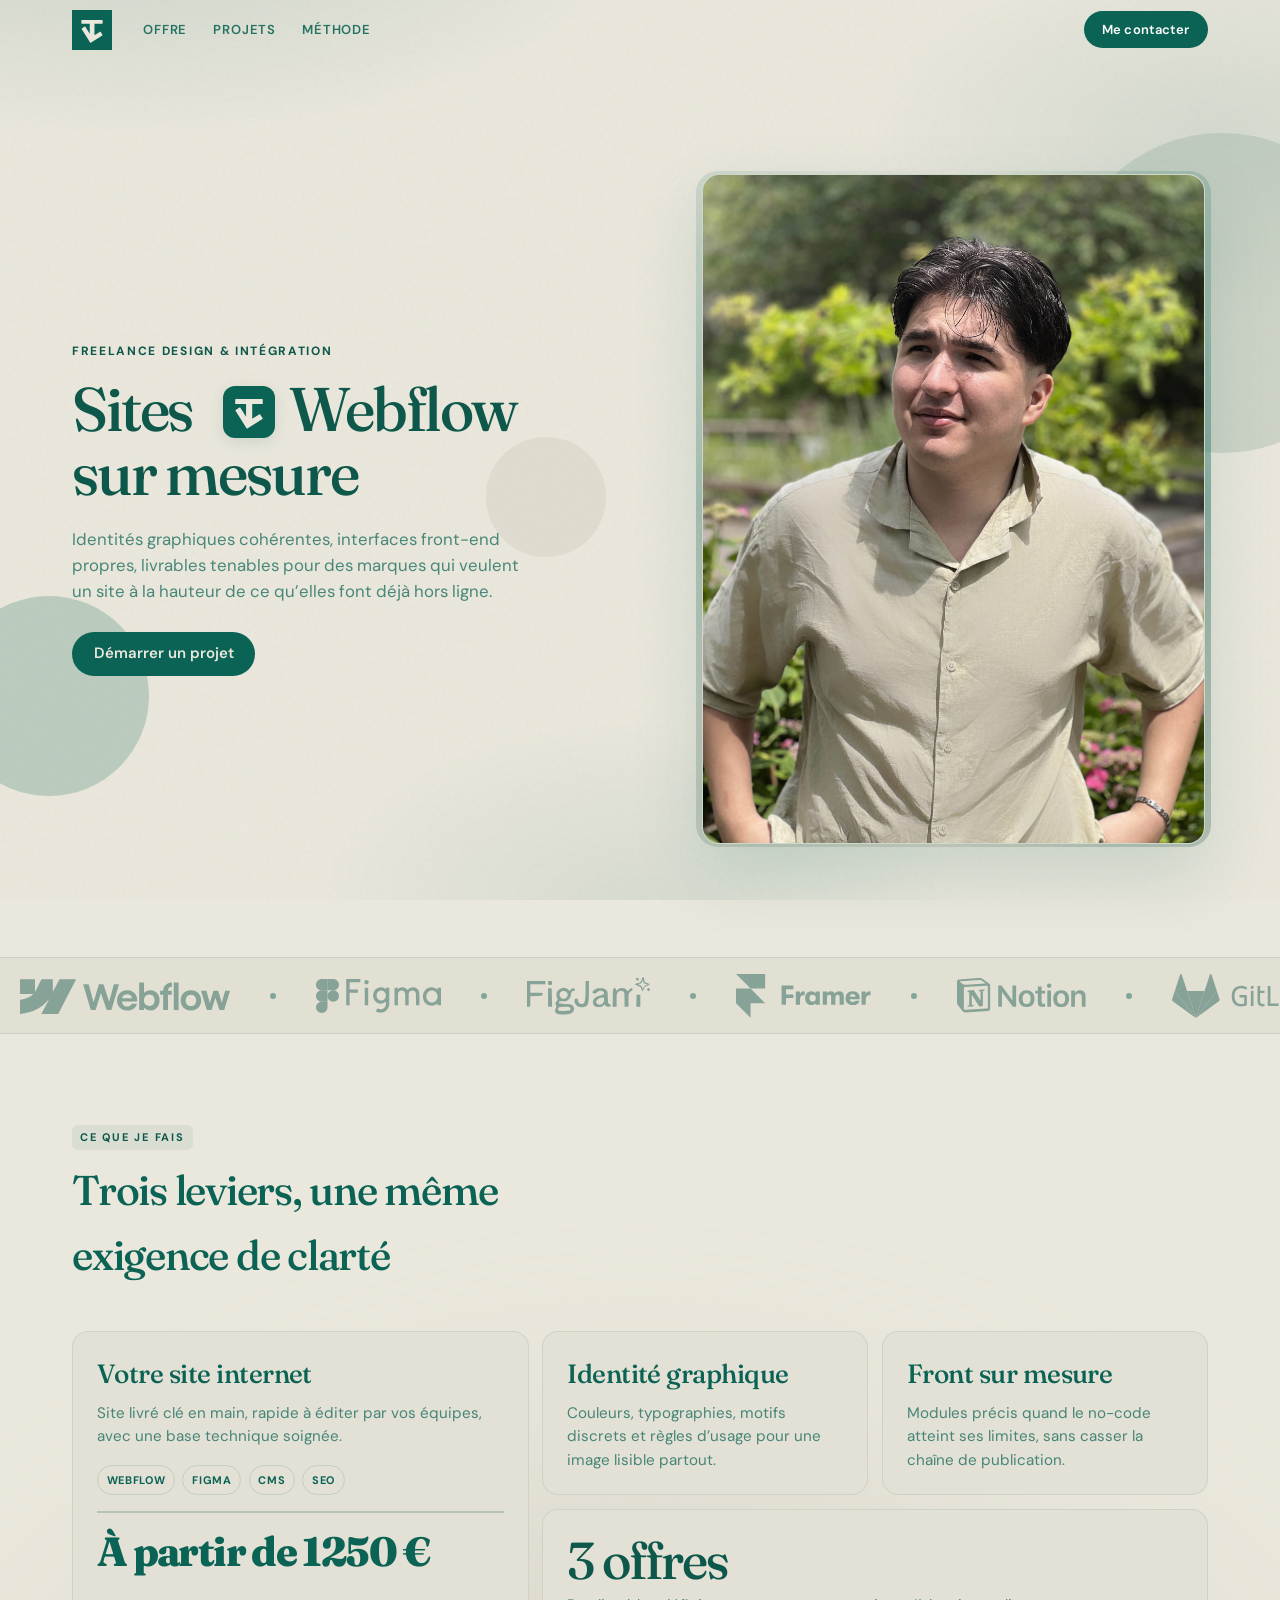
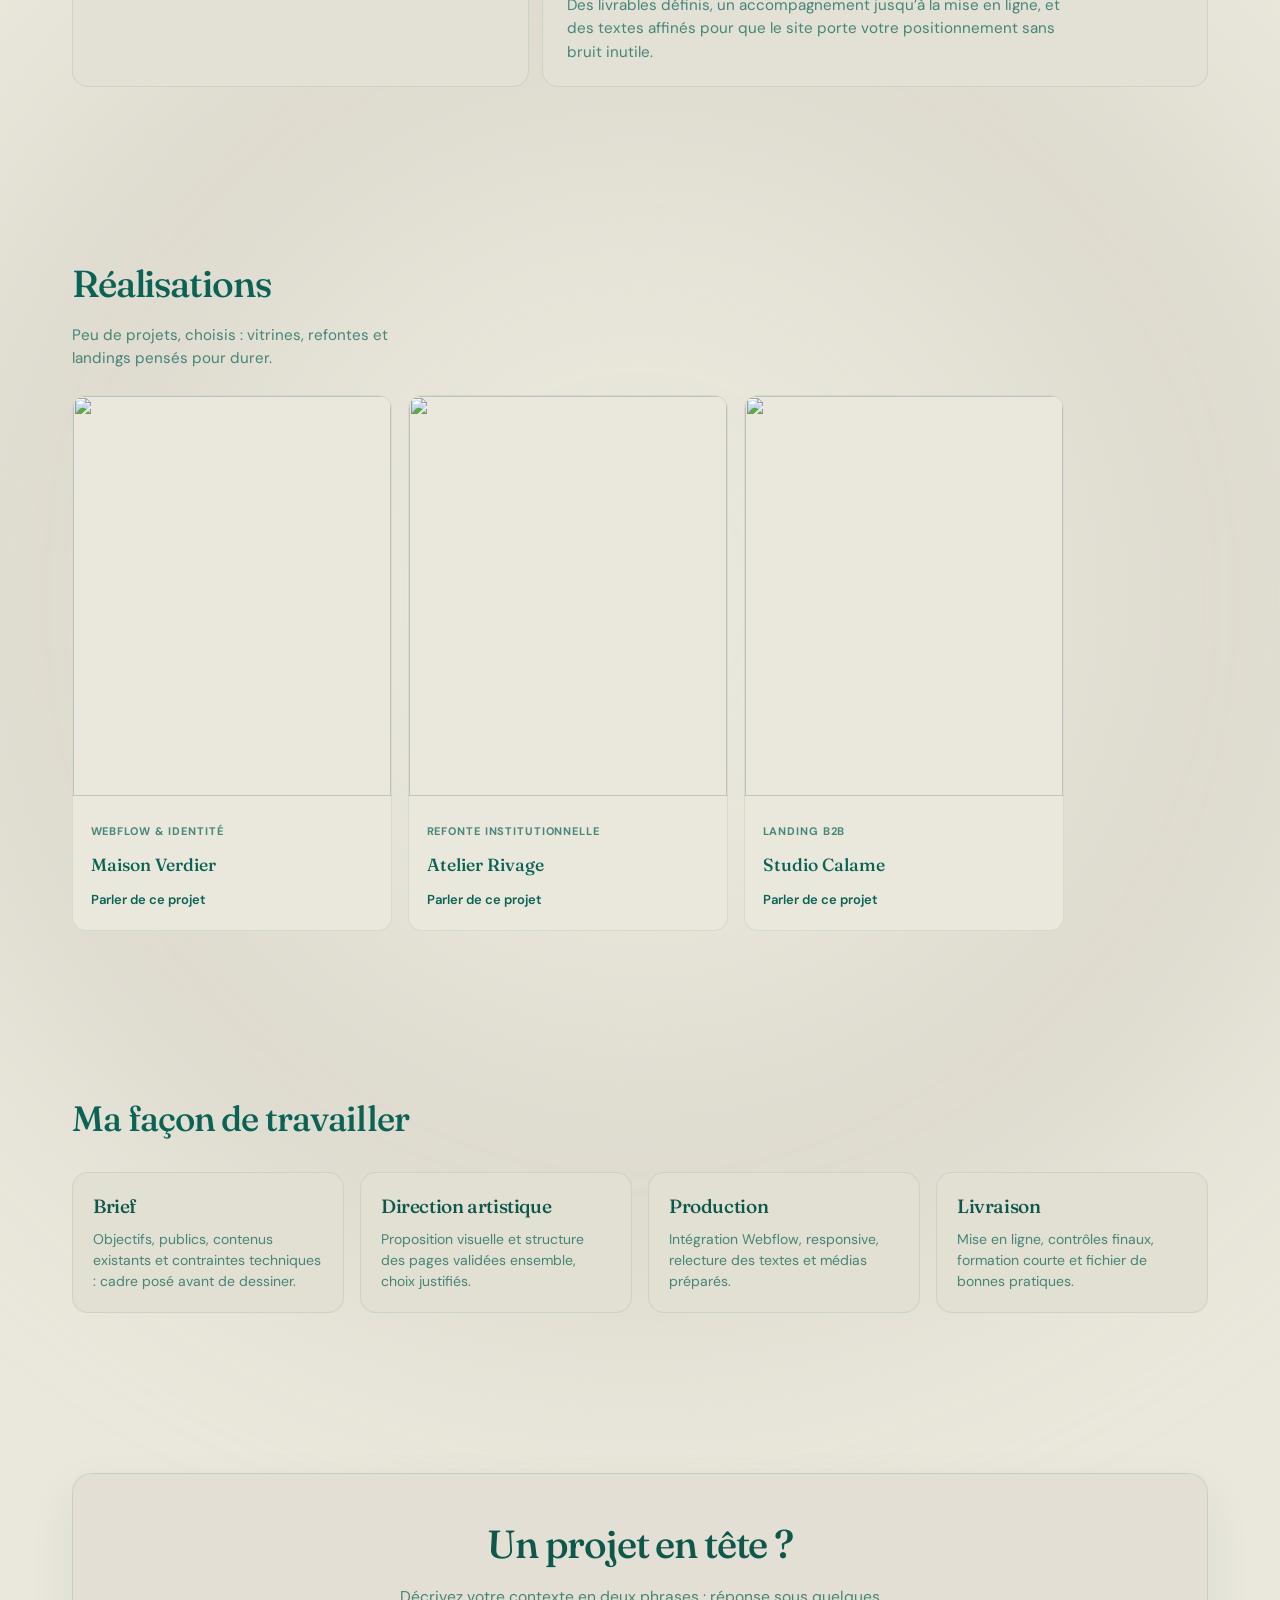
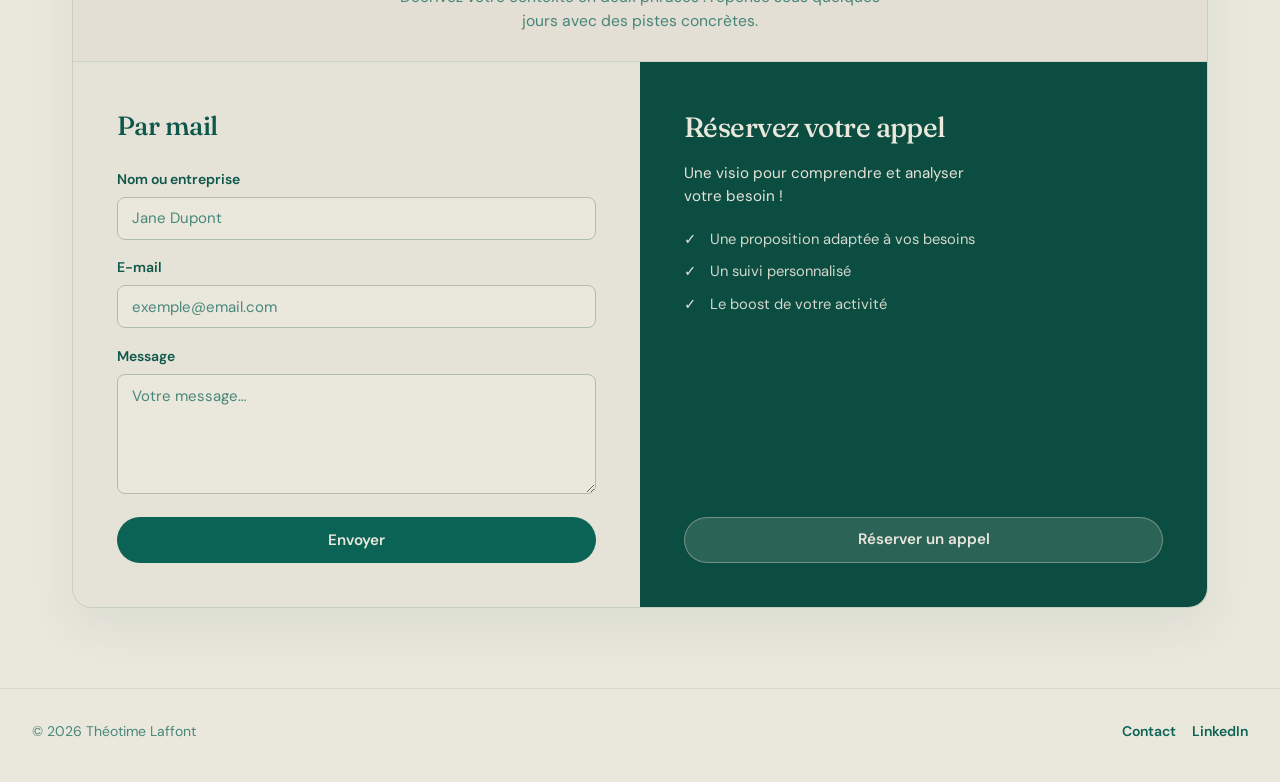
==== commit 9a872cac: "small fix" ====
--- a/index.html
+++ b/index.html
@@ -27,7 +27,7 @@
         <a href="#ii2-strip">Projets</a>
         <a href="#ii2-flow">Méthode</a>
       </nav>
-      <a class="ii2-head__cta" href="#ii2-cta">Réserver un appel</a>
+      <a class="ii2-head__cta" href="#ii2-cta">Me contacter</a>
     </div>
   </header>
 
@@ -237,7 +237,13 @@
                 <li>Un suivi personnalisé</li>
                 <li>Le boost de votre activité</li>
               </ul>
-              <a class="ii2-btn ii2-cta__book-btn" href="https://cal.com" target="_blank" rel="noopener noreferrer">Réserver un appel</a>
+              <a
+                class="ii2-btn ii2-cta__book-btn"
+                href="https://calendar.google.com/calendar/u/0/appointments/schedules/AcZssZ26zcUE3UzBdyaTR3APMTyfytsrUZTQ8miS1M6XO2ZyyuODf5weThZvVIOoiBqcZ13eWusrmiQJ"
+                target="_blank"
+                rel="noopener noreferrer"
+                aria-label="Réserver un appel découverte (Google Agenda, nouvel onglet)"
+              >Réserver un appel</a>
             </div>
           </div>
         </div>
--- a/css/style.css
+++ b/css/style.css
@@ -1,5 +1,16 @@
 /* Théotime Laffont — accueil */
 /* Animations : transform + opacity uniquement. Grain fixe, pas de néon. */
+
+html {
+  /* Même hauteur que le header sticky (.ii2-head-h) pour que les ancres ne passent pas sous la barre */
+  scroll-padding-top: calc(3.75rem + env(safe-area-inset-top, 0px));
+}
+
+@media (prefers-reduced-motion: no-preference) {
+  html {
+    scroll-behavior: smooth;
+  }
+}
 
 .ii2 {
   --ii2-bg: #EAE7DC;
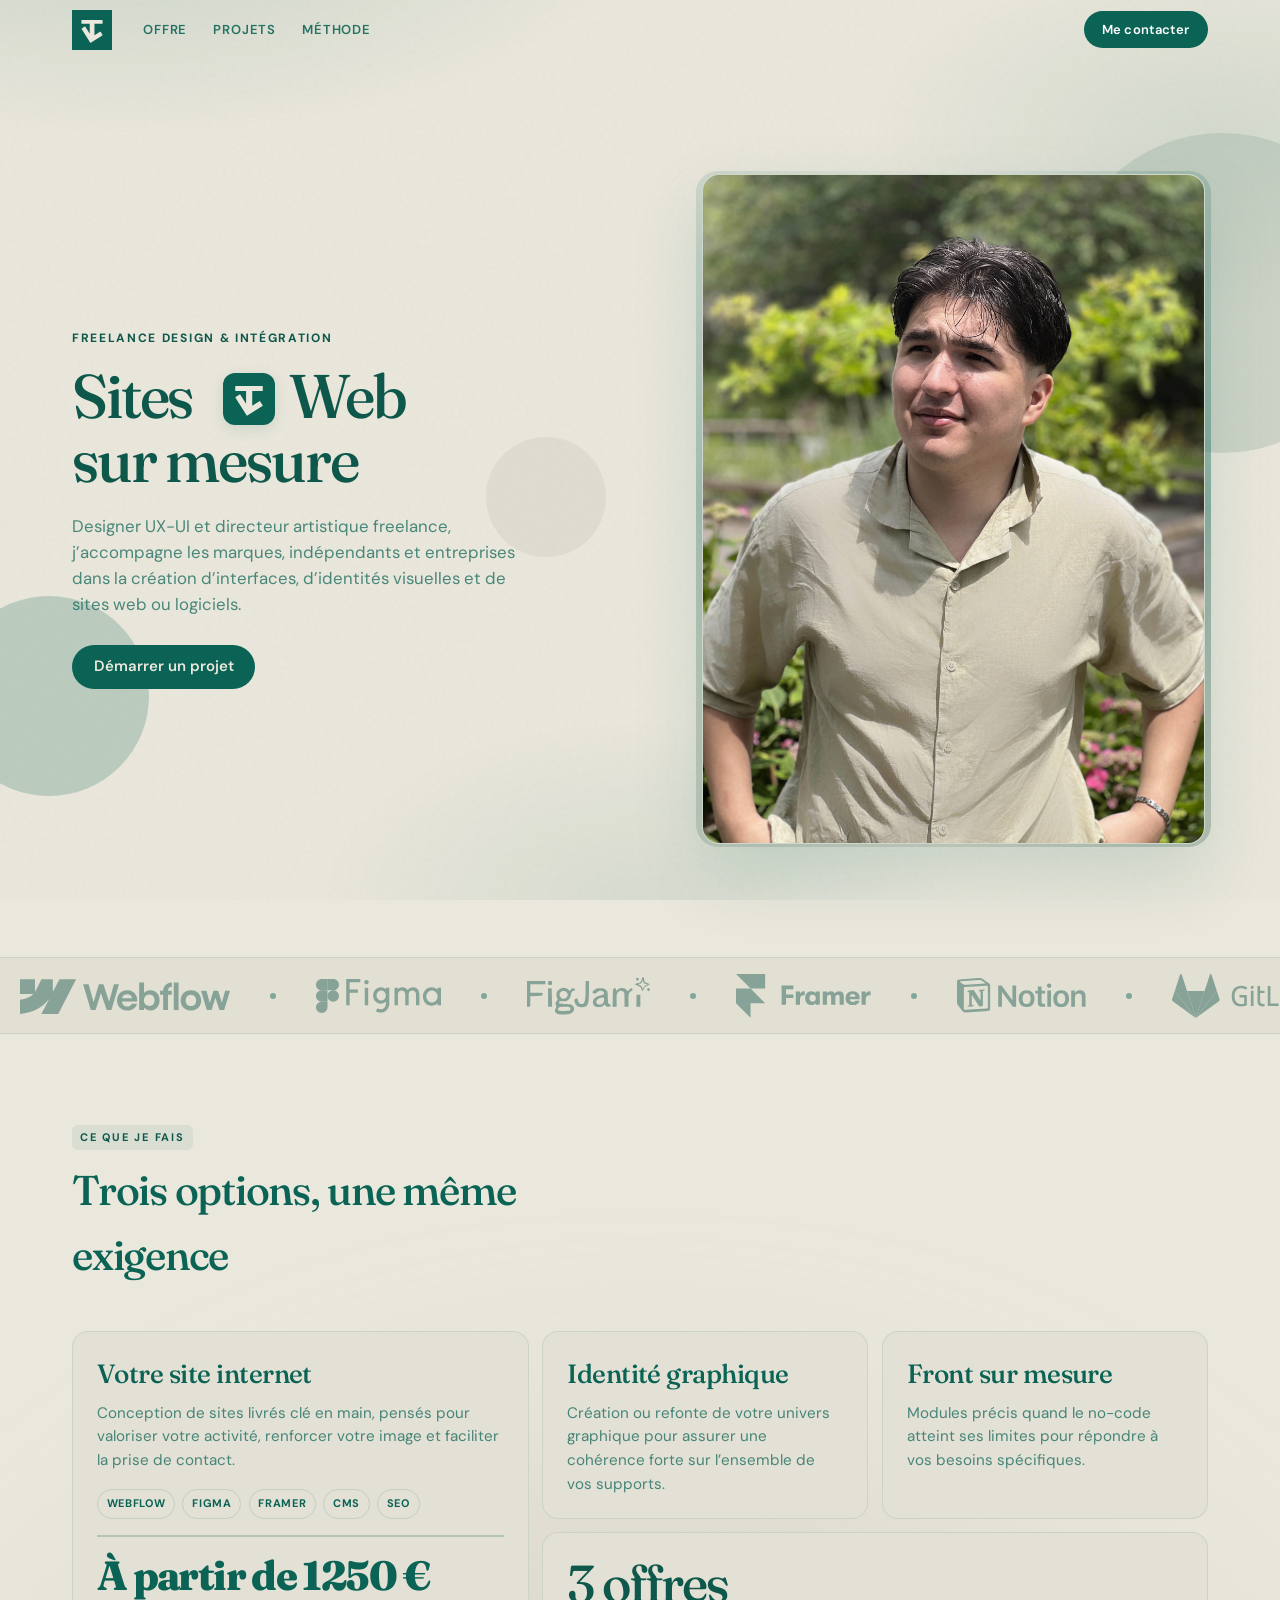
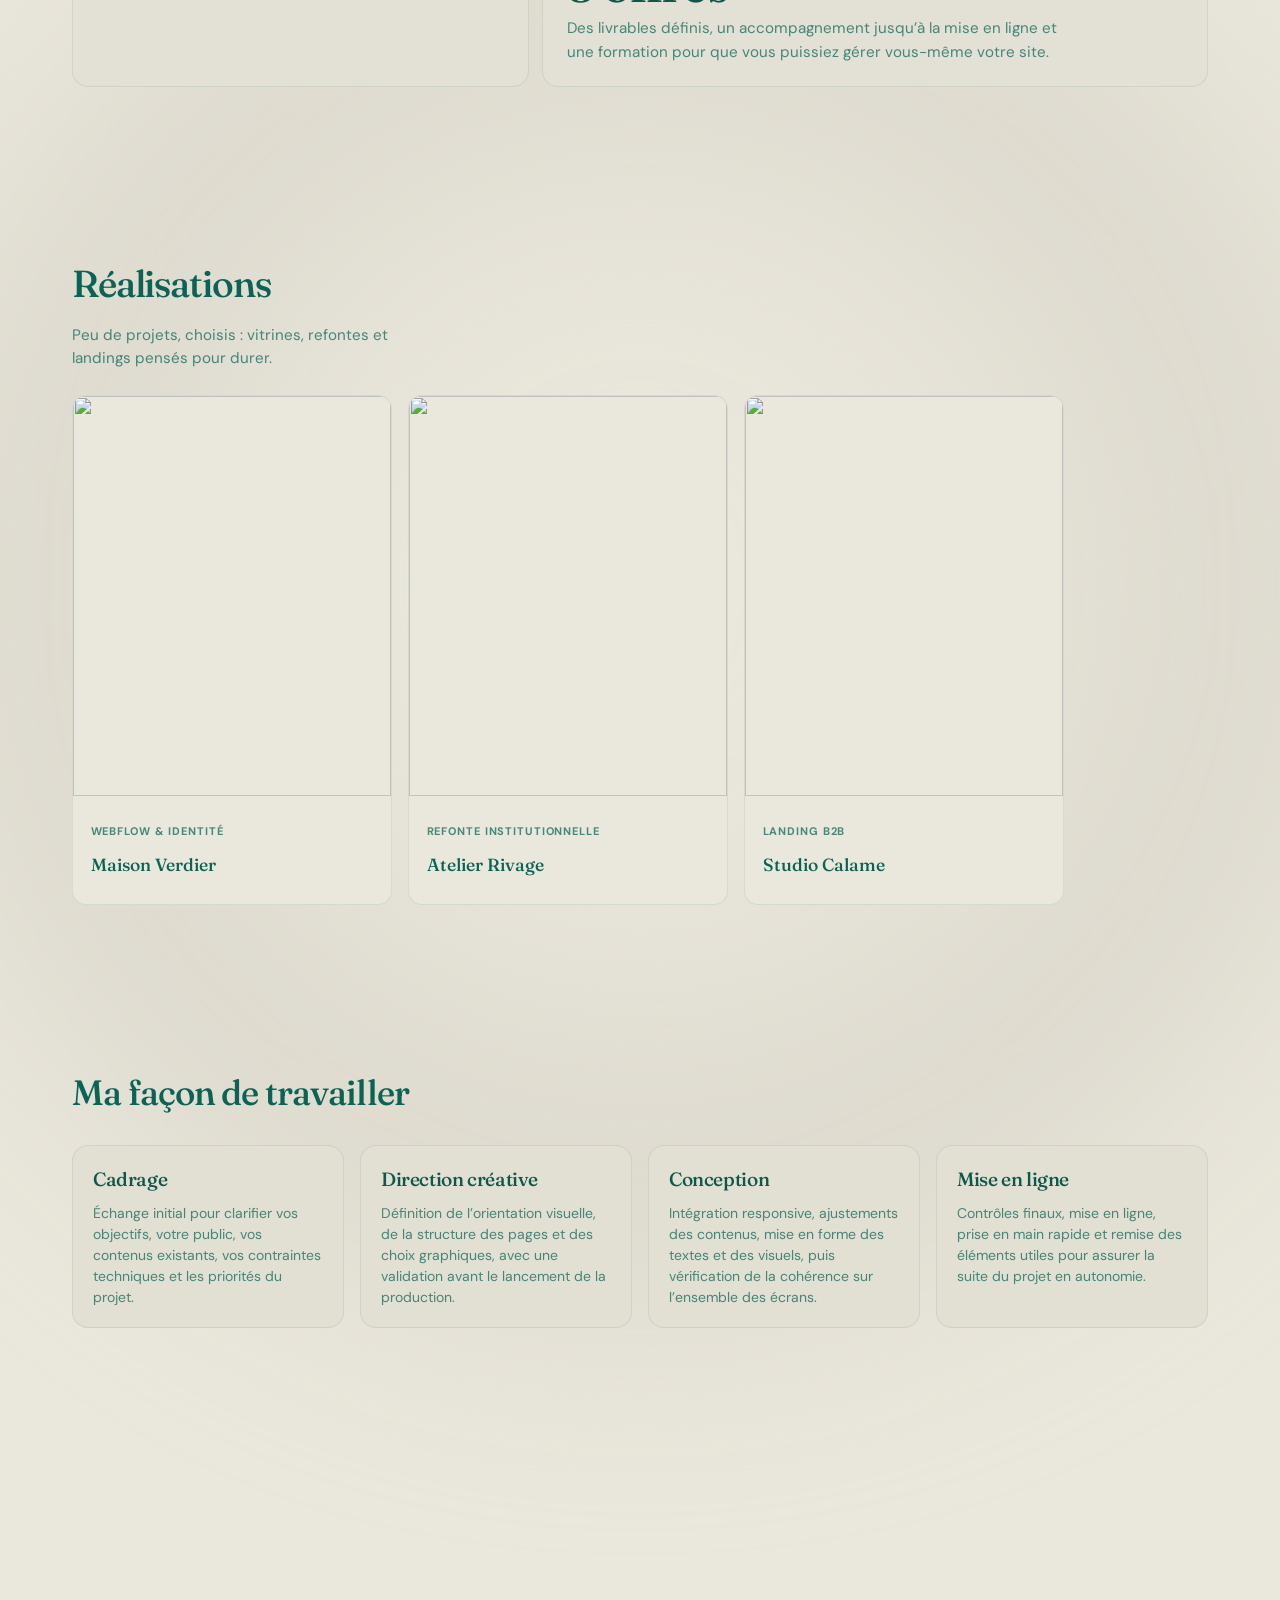
==== commit bf448eba: "fix text & add detail real" ====
--- a/index.html
+++ b/index.html
@@ -4,6 +4,7 @@
   <meta charset="UTF-8">
   <meta name="viewport" content="width=device-width, initial-scale=1.0">
   <meta name="theme-color" content="#EAE7DC">
+  <meta name="view-transition" content="same-origin">
   <meta name="description" content="Théotime Laffont — design Webflow, identité graphique et intégration front-end pour des sites clairs et tenables.">
   <title>Théotime Laffont — Sites Webflow sur mesure</title>
   <link rel="preconnect" href="https://fonts.googleapis.com">
@@ -44,11 +45,11 @@
           <h1 class="ii2-hero__title" id="ii2-hero-title">
             <span class="ii2-word">Sites</span>
             <img class="ii2-inline-visual" src="img/Logo-carre-vert.svg" alt="" width="48" height="48" decoding="async">
-            <span class="ii2-word">Webflow</span>
+            <span class="ii2-word">Web</span>
             <span class="ii2-word">sur mesure</span>
           </h1>
           <p class="ii2-hero__lead">
-            Identités graphiques cohérentes, interfaces front-end propres, livrables tenables pour des marques qui veulent un site à la hauteur de ce qu’elles font déjà hors ligne.
+            Designer UX-UI et directeur artistique freelance, j’accompagne les marques, indépendants et entreprises dans la création d’interfaces, d’identités visuelles et de sites web ou logiciels.
           </p>
           <div class="ii2-hero__actions">
             <a class="ii2-btn ii2-btn--solid" href="#ii2-cta">Démarrer un projet</a>
@@ -95,15 +96,16 @@
       <div class="ii2-wrap">
         <header class="ii2-bento__head" data-ii2-reveal data-ii2-delay="0">
           <span class="ii2-bento__label">Ce que je fais</span>
-          <h2 class="ii2-bento__title" id="ii2-bento-title">Trois leviers, une même exigence de clarté</h2>
+          <h2 class="ii2-bento__title" id="ii2-bento-title">Trois options, une même exigence</h2>
         </header>
         <div class="ii2-bento__grid">
           <article class="ii2-bento__cell ii2-bento__cell--hero" data-ii2-reveal data-ii2-delay="0">
             <h3>Votre site internet</h3>
-            <p>Site livré clé en main, rapide à éditer par vos équipes, avec une base technique soignée.</p>
+            <p>Conception de sites livrés clé en main, pensés pour valoriser votre activité, renforcer votre image et faciliter la prise de contact.</p>
             <div class="ii2-bento__tags">
               <span class="ii2-tag">Webflow</span>
               <span class="ii2-tag">Figma</span>
+              <span class="ii2-tag">Framer</span>
               <span class="ii2-tag">CMS</span>
               <span class="ii2-tag">SEO</span>
             </div>
@@ -112,15 +114,15 @@
           </article>
           <article class="ii2-bento__cell" data-ii2-reveal data-ii2-delay="80">
             <h3>Identité graphique</h3>
-            <p>Couleurs, typographies, motifs discrets et règles d’usage pour une image lisible partout.</p>
+            <p>Création ou refonte de votre univers graphique pour assurer une cohérence forte sur l’ensemble de vos supports.</p>
           </article>
           <article class="ii2-bento__cell" data-ii2-reveal data-ii2-delay="140">
             <h3>Front sur mesure</h3>
-            <p>Modules précis quand le no-code atteint ses limites, sans casser la chaîne de publication.</p>
+            <p>Modules précis quand le no-code atteint ses limites pour répondre à vos besoins spécifiques.</p>
           </article>
           <article class="ii2-bento__cell ii2-bento__cell--wide" data-ii2-reveal data-ii2-delay="200">
             <div class="ii2-bento__stat"><span>3</span> offres</div>
-            <p>Des livrables définis, un accompagnement jusqu’à la mise en ligne, et des textes affinés pour que le site porte votre positionnement sans bruit inutile.</p>
+            <p>Des livrables définis, un accompagnement jusqu’à la mise en ligne et une formation pour que vous puissiez gérer vous-même votre site.</p>
           </article>
         </div>
       </div>
@@ -133,29 +135,29 @@
           <p class="ii2-strip__intro">Peu de projets, choisis : vitrines, refontes et landings pensés pour durer.</p>
         </div>
         <div class="ii2-strip__rail" tabindex="0" role="region" aria-label="Aperçu des projets en défilement horizontal">
-          <article class="ii2-card" data-ii2-reveal data-ii2-delay="0">
+          <article class="ii2-card ii2-card--project" data-ii2-reveal data-ii2-delay="0">
             <img src="https://picsum.photos/seed/verdier2/640/400" alt="" width="640" height="400" loading="lazy" decoding="async">
             <div class="ii2-card__body">
               <p class="ii2-card__meta">Webflow &amp; identité</p>
               <h3 class="ii2-card__name">Maison Verdier</h3>
-              <a class="ii2-card__link" href="#ii2-cta">Parler de ce projet</a>
-            </div>
-          </article>
-          <article class="ii2-card" data-ii2-reveal data-ii2-delay="70">
+            </div>
+            <a class="ii2-card__project-hit" href="realisations/maison-verdier.html" aria-label="Maison Verdier — voir la réalisation"></a>
+          </article>
+          <article class="ii2-card ii2-card--project" data-ii2-reveal data-ii2-delay="70">
             <img src="https://picsum.photos/seed/rivage2/640/400" alt="" width="640" height="400" loading="lazy" decoding="async">
             <div class="ii2-card__body">
               <p class="ii2-card__meta">Refonte institutionnelle</p>
               <h3 class="ii2-card__name">Atelier Rivage</h3>
-              <a class="ii2-card__link" href="#ii2-cta">Parler de ce projet</a>
-            </div>
-          </article>
-          <article class="ii2-card" data-ii2-reveal data-ii2-delay="140">
+            </div>
+            <a class="ii2-card__project-hit" href="realisations/atelier-rivage.html" aria-label="Atelier Rivage — voir la réalisation"></a>
+          </article>
+          <article class="ii2-card ii2-card--project" data-ii2-reveal data-ii2-delay="140">
             <img src="https://picsum.photos/seed/calame2/640/400" alt="" width="640" height="400" loading="lazy" decoding="async">
             <div class="ii2-card__body">
               <p class="ii2-card__meta">Landing B2B</p>
               <h3 class="ii2-card__name">Studio Calame</h3>
-              <a class="ii2-card__link" href="#ii2-cta">Parler de ce projet</a>
-            </div>
+            </div>
+            <a class="ii2-card__project-hit" href="realisations/studio-calame.html" aria-label="Studio Calame — voir la réalisation"></a>
           </article>
         </div>
       </div>
@@ -167,26 +169,26 @@
         <ol class="ii2-flow__steps">
           <li class="ii2-flow__item" data-ii2-reveal data-ii2-delay="0">
             <div class="ii2-flow__panel">
-              <h3>Brief</h3>
-              <p>Objectifs, publics, contenus existants et contraintes techniques : cadre posé avant de dessiner.</p>
+              <h3>Cadrage</h3>
+              <p>Échange initial pour clarifier vos objectifs, votre public, vos contenus existants, vos contraintes techniques et les priorités du projet.</p>
             </div>
           </li>
           <li class="ii2-flow__item" data-ii2-reveal data-ii2-delay="90">
             <div class="ii2-flow__panel">
-              <h3>Direction artistique</h3>
-              <p>Proposition visuelle et structure des pages validées ensemble, choix justifiés.</p>
+              <h3>Direction créative</h3>
+              <p>Définition de l’orientation visuelle, de la structure des pages et des choix graphiques, avec une validation avant le lancement de la production.</p>
             </div>
           </li>
           <li class="ii2-flow__item" data-ii2-reveal data-ii2-delay="180">
             <div class="ii2-flow__panel">
-              <h3>Production</h3>
-              <p>Intégration Webflow, responsive, relecture des textes et médias préparés.</p>
+              <h3>Conception</h3>
+              <p>Intégration responsive, ajustements des contenus, mise en forme des textes et des visuels, puis vérification de la cohérence sur l’ensemble des écrans.</p>
             </div>
           </li>
           <li class="ii2-flow__item" data-ii2-reveal data-ii2-delay="260">
             <div class="ii2-flow__panel">
-              <h3>Livraison</h3>
-              <p>Mise en ligne, contrôles finaux, formation courte et fichier de bonnes pratiques.</p>
+              <h3>Mise en ligne</h3>
+              <p>Contrôles finaux, mise en ligne, prise en main rapide et remise des éléments utiles pour assurer la suite du projet en autonomie.</p>
             </div>
           </li>
         </ol>
--- a/css/style.css
+++ b/css/style.css
@@ -1168,6 +1168,25 @@
   transform: translateX(4px);
 }
 
+.ii2-card--project {
+  position: relative;
+  cursor: default;
+}
+
+.ii2-card__project-hit {
+  position: absolute;
+  inset: 0;
+  z-index: 1;
+  border-radius: 14px;
+  text-decoration: none;
+  cursor: pointer;
+}
+
+.ii2-card__project-hit:focus-visible {
+  outline: 2px solid var(--ii2-ink);
+  outline-offset: 3px;
+}
+
 /* Process — grille sobre, cartes alignées (proche du bento) */
 .ii2-flow {
   position: relative;
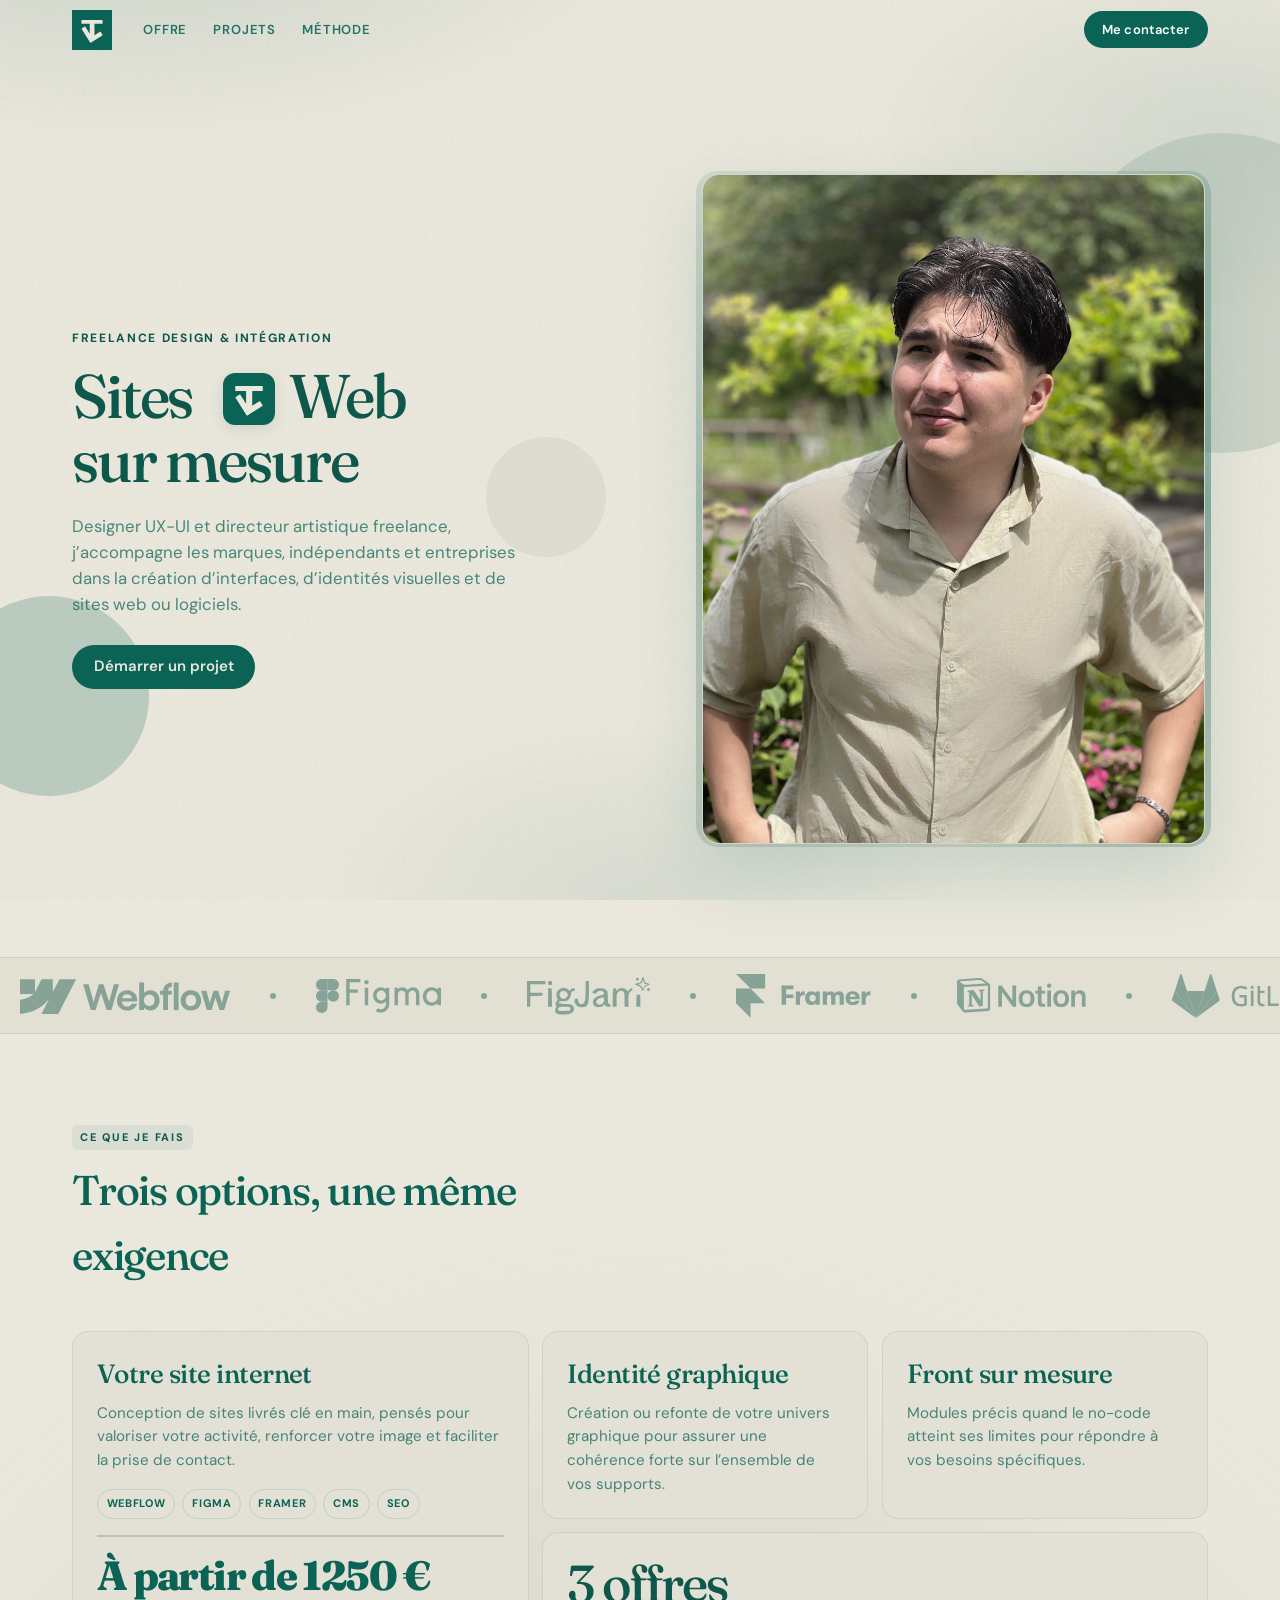
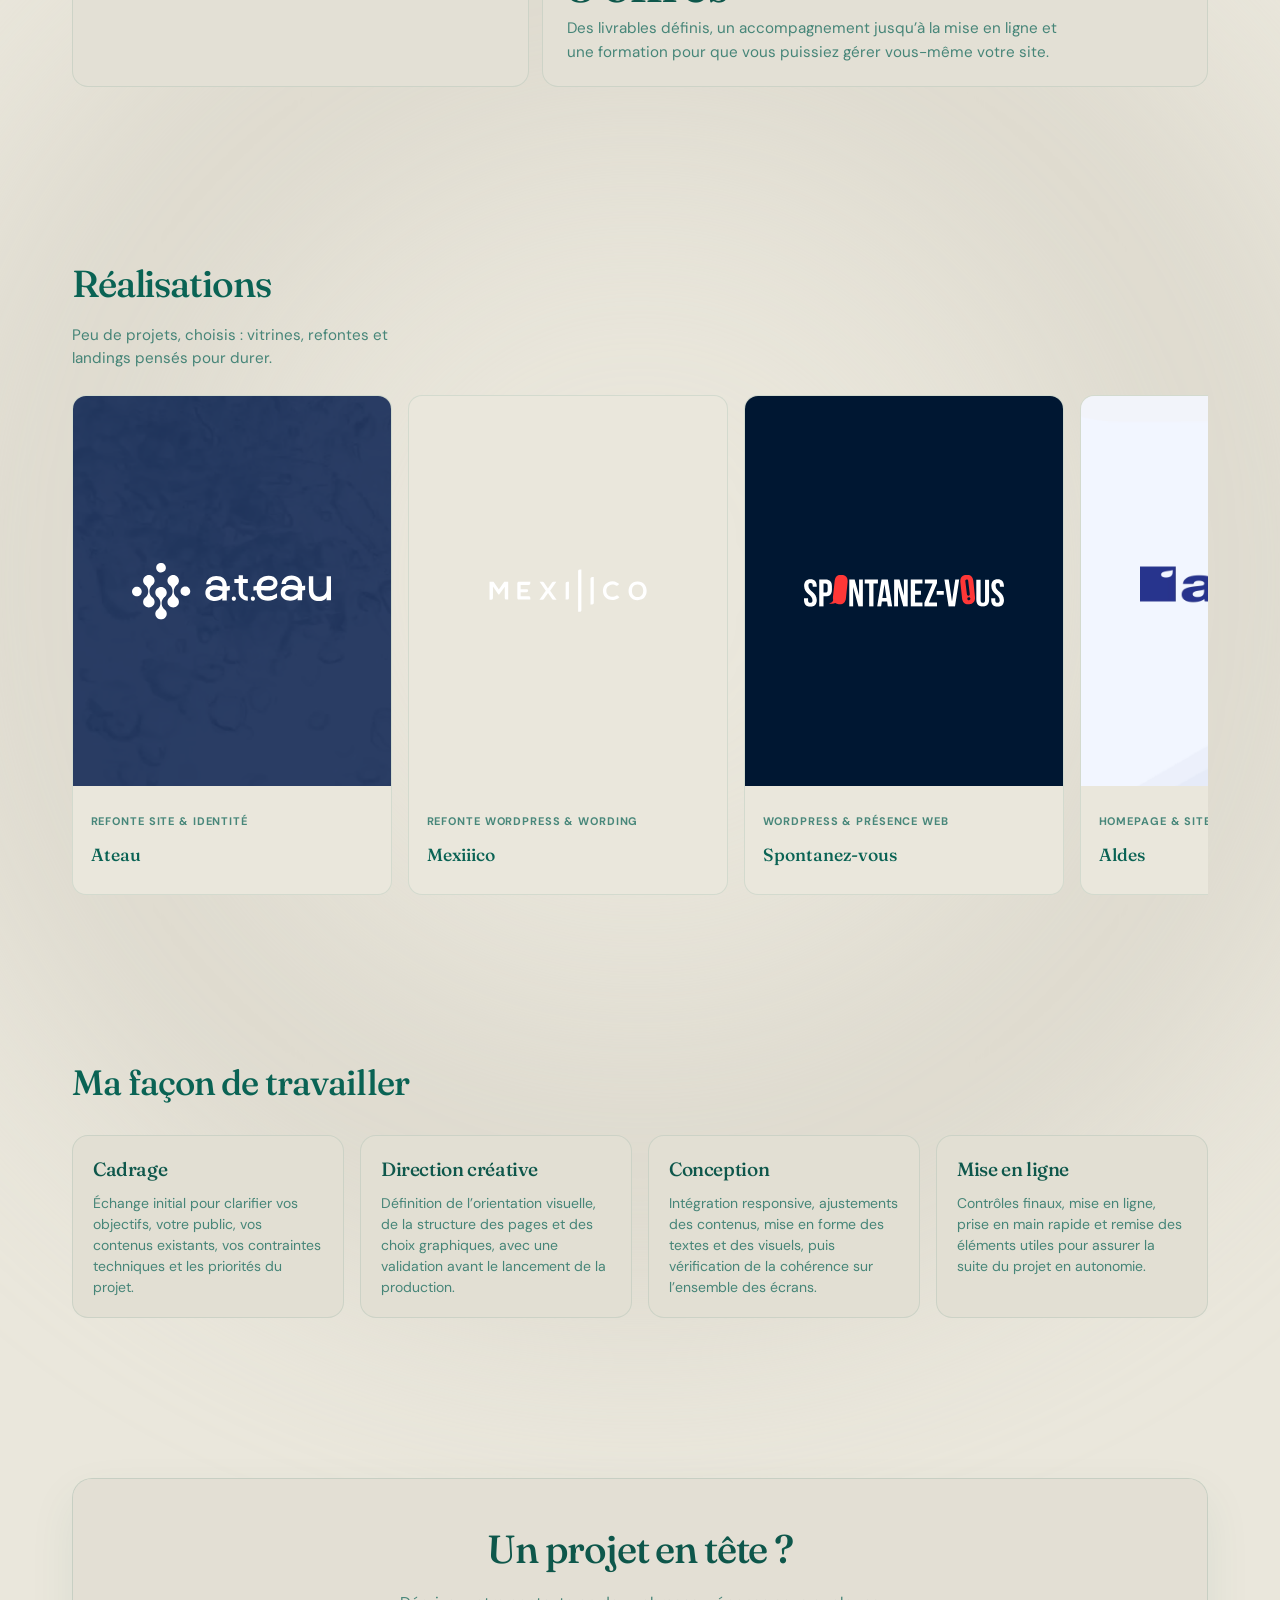
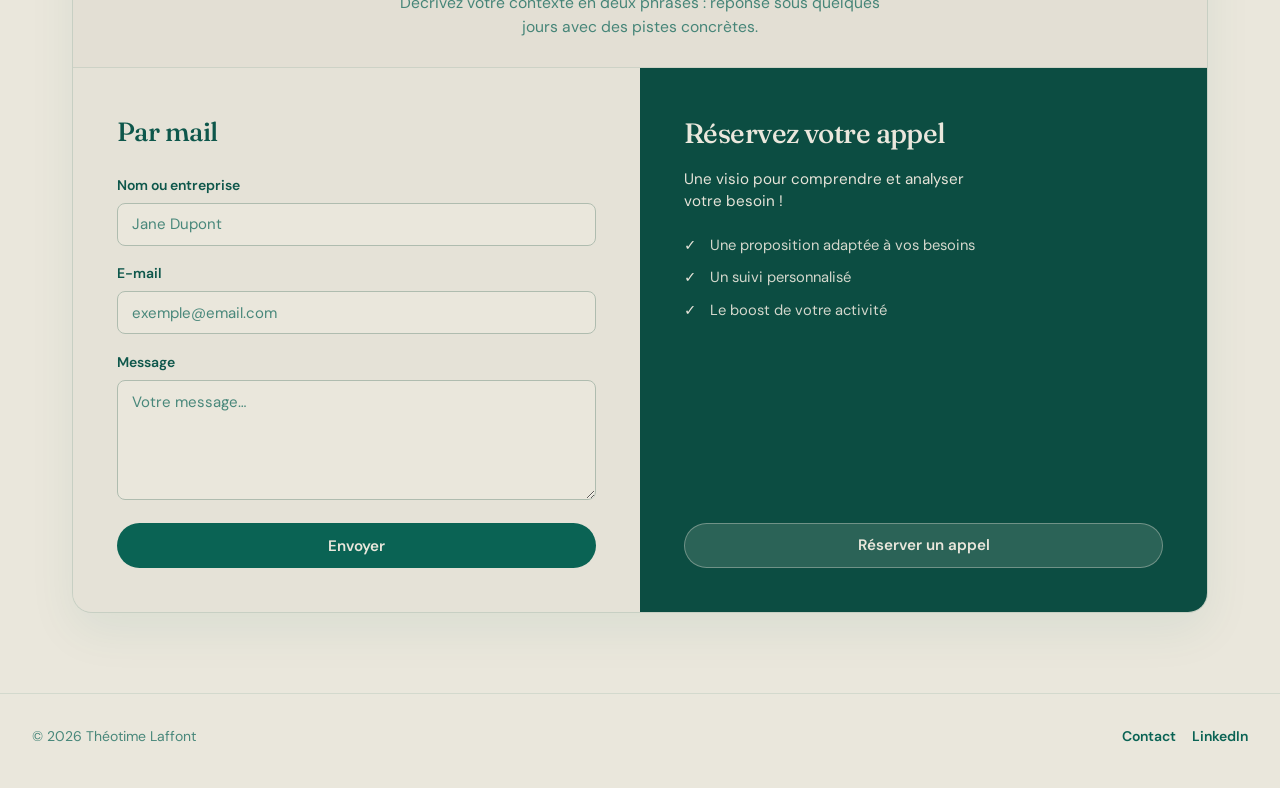
==== commit 6ddb574f: "add real" ====
--- a/index.html
+++ b/index.html
@@ -136,28 +136,47 @@
         </div>
         <div class="ii2-strip__rail" tabindex="0" role="region" aria-label="Aperçu des projets en défilement horizontal">
           <article class="ii2-card ii2-card--project" data-ii2-reveal data-ii2-delay="0">
-            <img src="https://picsum.photos/seed/verdier2/640/400" alt="" width="640" height="400" loading="lazy" decoding="async">
-            <div class="ii2-card__body">
-              <p class="ii2-card__meta">Webflow &amp; identité</p>
-              <h3 class="ii2-card__name">Maison Verdier</h3>
-            </div>
-            <a class="ii2-card__project-hit" href="realisations/maison-verdier.html" aria-label="Maison Verdier — voir la réalisation"></a>
+            <div class="ii2-card__visual ii2-card__visual--brand-ateau" aria-hidden="true">
+              <img class="ii2-card__visual--brand-ateau__bg" src="img/ateau-bg.png" alt="" width="640" height="400" loading="lazy" decoding="async" draggable="false">
+              <img class="ii2-card__visual--brand-ateau__logo" src="img/logo-ateau-white.svg" alt="" width="280" height="90" loading="lazy" decoding="async" draggable="false">
+            </div>
+            <div class="ii2-card__body">
+              <p class="ii2-card__meta">Refonte site &amp; identité</p>
+              <h3 class="ii2-card__name">Ateau</h3>
+            </div>
+            <a class="ii2-card__project-hit" href="realisations/ateau.html" aria-label="Ateau — voir la réalisation"></a>
           </article>
           <article class="ii2-card ii2-card--project" data-ii2-reveal data-ii2-delay="70">
-            <img src="https://picsum.photos/seed/rivage2/640/400" alt="" width="640" height="400" loading="lazy" decoding="async">
-            <div class="ii2-card__body">
-              <p class="ii2-card__meta">Refonte institutionnelle</p>
-              <h3 class="ii2-card__name">Atelier Rivage</h3>
-            </div>
-            <a class="ii2-card__project-hit" href="realisations/atelier-rivage.html" aria-label="Atelier Rivage — voir la réalisation"></a>
+            <div class="ii2-card__visual ii2-card__visual--brand-mexiiico" aria-hidden="true">
+              <img class="ii2-card__visual--brand-mexiiico__bg" src="img/mexico-bg.webp" alt="" width="640" height="400" loading="lazy" decoding="async" draggable="false">
+              <img class="ii2-card__visual--brand-mexiiico__logo" src="img/mexiiico-blanc.svg" alt="" width="240" height="80" loading="lazy" decoding="async" draggable="false">
+            </div>
+            <div class="ii2-card__body">
+              <p class="ii2-card__meta">Refonte WordPress &amp; wording</p>
+              <h3 class="ii2-card__name">Mexiiico</h3>
+            </div>
+            <a class="ii2-card__project-hit" href="realisations/mexiiico.html" aria-label="Mexiiico — voir la réalisation"></a>
           </article>
           <article class="ii2-card ii2-card--project" data-ii2-reveal data-ii2-delay="140">
-            <img src="https://picsum.photos/seed/calame2/640/400" alt="" width="640" height="400" loading="lazy" decoding="async">
-            <div class="ii2-card__body">
-              <p class="ii2-card__meta">Landing B2B</p>
-              <h3 class="ii2-card__name">Studio Calame</h3>
-            </div>
-            <a class="ii2-card__project-hit" href="realisations/studio-calame.html" aria-label="Studio Calame — voir la réalisation"></a>
+            <div class="ii2-card__visual ii2-card__visual--brand-spontanez" aria-hidden="true">
+              <img class="ii2-card__visual--brand-spontanez__logo" src="img/logo-spontanez-vous-blanc.svg" alt="" width="240" height="100" loading="lazy" decoding="async" draggable="false">
+            </div>
+            <div class="ii2-card__body">
+              <p class="ii2-card__meta">WordPress &amp; présence web</p>
+              <h3 class="ii2-card__name">Spontanez-vous</h3>
+            </div>
+            <a class="ii2-card__project-hit" href="realisations/spontanez-vous.html" aria-label="Spontanez-vous — voir la réalisation"></a>
+          </article>
+          <article class="ii2-card ii2-card--project" data-ii2-reveal data-ii2-delay="210">
+            <div class="ii2-card__visual ii2-card__visual--brand-aldes" aria-hidden="true">
+              <img class="ii2-card__visual--brand-aldes__bg" src="img/aldes-bg.png" alt="" width="640" height="400" loading="lazy" decoding="async" draggable="false">
+              <img class="ii2-card__visual--brand-aldes__logo" src="img/logo-aldes.webp" alt="" width="200" height="80" loading="lazy" decoding="async" draggable="false">
+            </div>
+            <div class="ii2-card__body">
+              <p class="ii2-card__meta">Homepage &amp; site vitrine</p>
+              <h3 class="ii2-card__name">Aldes</h3>
+            </div>
+            <a class="ii2-card__project-hit" href="realisations/aldes.html" aria-label="Aldes — voir la réalisation"></a>
           </article>
         </div>
       </div>
--- a/css/style.css
+++ b/css/style.css
@@ -1082,12 +1082,15 @@
   padding-bottom: 0.5rem;
   scroll-snap-type: x mandatory;
   -webkit-overflow-scrolling: touch;
-}
-
-@media (max-width: 767px) {
-  .ii2-strip__rail {
-    touch-action: pan-x;
-  }
+  overscroll-behavior-x: contain;
+  touch-action: pan-x;
+  cursor: grab;
+}
+
+.ii2-strip__rail.ii2-strip__rail--grabbing {
+  cursor: grabbing;
+  scroll-snap-type: none;
+  user-select: none;
 }
 
 .ii2-strip__rail::-webkit-scrollbar {
@@ -1128,9 +1131,87 @@
   object-fit: cover;
   display: block;
   transition: transform 600ms var(--ii2-ease);
-}
-
-.ii2-card:hover img {
+  -webkit-user-drag: none;
+  user-select: none;
+}
+
+/* Homepage — cartes marque : image de fond + logo (Ateau, Mexiiico, Aldes) ou fond uni + logo (Spontanez-vous) */
+.ii2-strip__rail .ii2-card__visual--brand-ateau,
+.ii2-strip__rail .ii2-card__visual--brand-mexiiico,
+.ii2-strip__rail .ii2-card__visual--brand-spontanez,
+.ii2-strip__rail .ii2-card__visual--brand-aldes {
+  position: relative;
+  flex: 1 1 0;
+  min-height: 0;
+  width: 100%;
+  display: block;
+  box-sizing: border-box;
+  overflow: hidden;
+}
+
+.ii2-strip__rail .ii2-card__visual--brand-spontanez {
+  background-color: #001732;
+}
+
+.ii2-card__visual--brand-ateau__bg,
+.ii2-card__visual--brand-mexiiico__bg,
+.ii2-card__visual--brand-aldes__bg {
+  position: absolute;
+  inset: 0;
+  z-index: 0;
+  width: 100%;
+  height: 100%;
+  object-fit: cover;
+  object-position: center;
+  display: block;
+  margin: 0;
+  aspect-ratio: auto;
+  transition: transform 600ms var(--ii2-ease);
+  -webkit-user-drag: none;
+  user-select: none;
+}
+
+/* Logo : surcharge .ii2-card img (width:100% + aspect-ratio 16/10) qui déformait et coupait le SVG */
+.ii2-strip__rail .ii2-card--project .ii2-card__visual--brand-ateau__logo,
+.ii2-strip__rail .ii2-card--project .ii2-card__visual--brand-mexiiico__logo,
+.ii2-strip__rail .ii2-card--project .ii2-card__visual--brand-spontanez__logo,
+.ii2-strip__rail .ii2-card--project .ii2-card__visual--brand-aldes__logo {
+  position: absolute;
+  left: 50%;
+  top: 50%;
+  z-index: 1;
+  box-sizing: content-box;
+  display: block;
+  margin: 0;
+  width: auto;
+  height: auto;
+  max-width: min(200px, calc(100% - 1.5rem));
+  max-height: min(5.5rem, calc(100% - 1.5rem));
+  object-fit: contain;
+  object-position: center;
+  aspect-ratio: auto;
+  transform: translate(-50%, -50%);
+  transform-origin: center;
+  transition: transform 600ms var(--ii2-ease);
+  -webkit-user-drag: none;
+  user-select: none;
+}
+
+.ii2-card:hover .ii2-card__visual--brand-ateau__bg,
+.ii2-card:hover .ii2-card__visual--brand-mexiiico__bg,
+.ii2-card:hover .ii2-card__visual--brand-aldes__bg {
+  transform: scale(1.06);
+}
+
+.ii2-card:hover .ii2-card__visual--brand-ateau__logo,
+.ii2-card:hover .ii2-card__visual--brand-mexiiico__logo,
+.ii2-card:hover .ii2-card__visual--brand-spontanez__logo,
+.ii2-card:hover .ii2-card__visual--brand-aldes__logo {
+  transform: translate(-50%, -50%) scale(1.04);
+}
+
+/* Effet hover seulement sur l’image « principale » (pas le logo Ateau ni les doubles <img> sur la même carte) */
+.ii2-card:hover > img {
   transform: scale(1.06);
 }
 
@@ -1168,9 +1249,30 @@
   transform: translateX(4px);
 }
 
-.ii2-card--project {
-  position: relative;
-  cursor: default;
+.ii2-strip__rail .ii2-card--project {
+  position: relative;
+  display: flex;
+  flex-direction: column;
+  height: 500px;
+  box-sizing: border-box;
+  cursor: grab;
+}
+
+.ii2-strip__rail .ii2-card--project > .ii2-card__body {
+  flex: 0 0 auto;
+}
+
+/* Zone visuelle = tout l’espace restant (au-dessus du bloc texte) */
+.ii2-strip__rail .ii2-card--project > img {
+  flex: 1 1 0;
+  min-height: 0;
+  width: 100%;
+  aspect-ratio: auto;
+  object-fit: cover;
+}
+
+.ii2-strip__rail--grabbing .ii2-card--project {
+  cursor: grabbing;
 }
 
 .ii2-card__project-hit {
@@ -1179,7 +1281,11 @@
   z-index: 1;
   border-radius: 14px;
   text-decoration: none;
-  cursor: pointer;
+  cursor: grab;
+}
+
+.ii2-strip__rail--grabbing .ii2-card__project-hit {
+  cursor: grabbing;
 }
 
 .ii2-card__project-hit:focus-visible {
